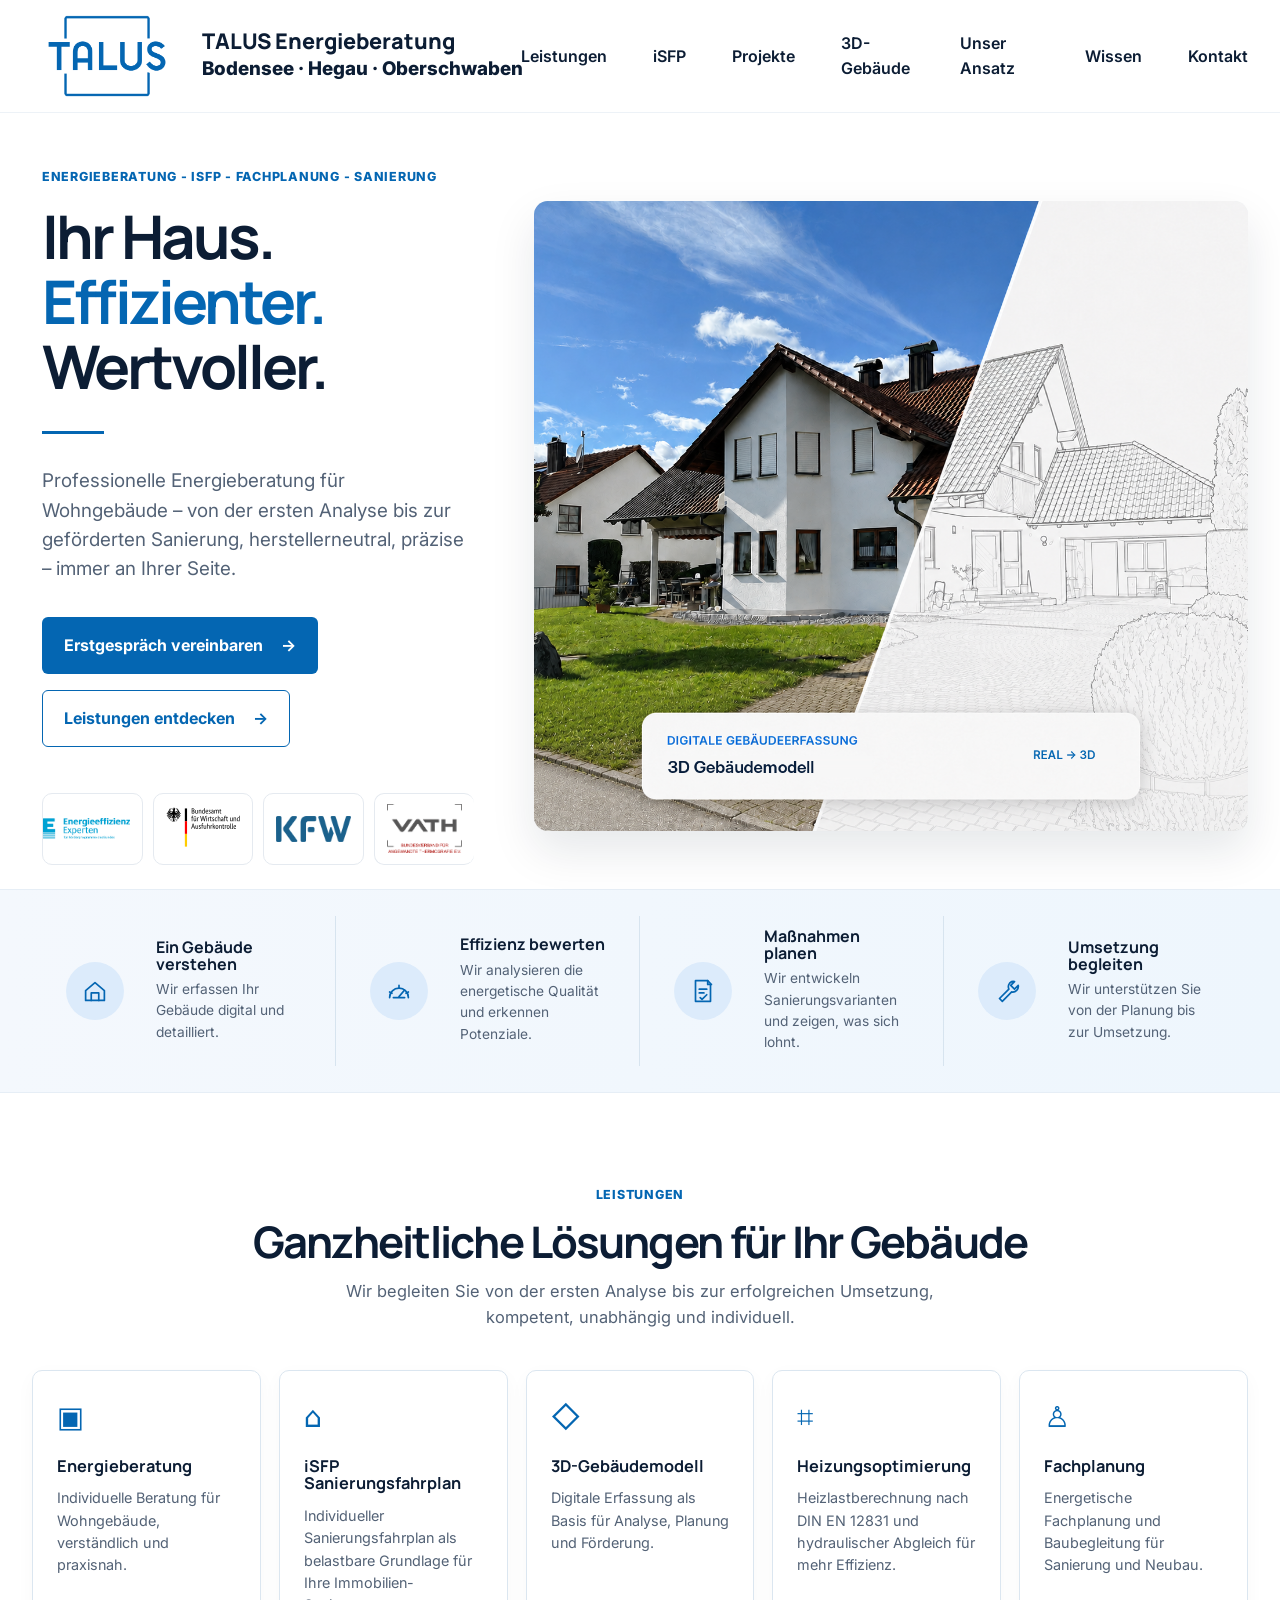
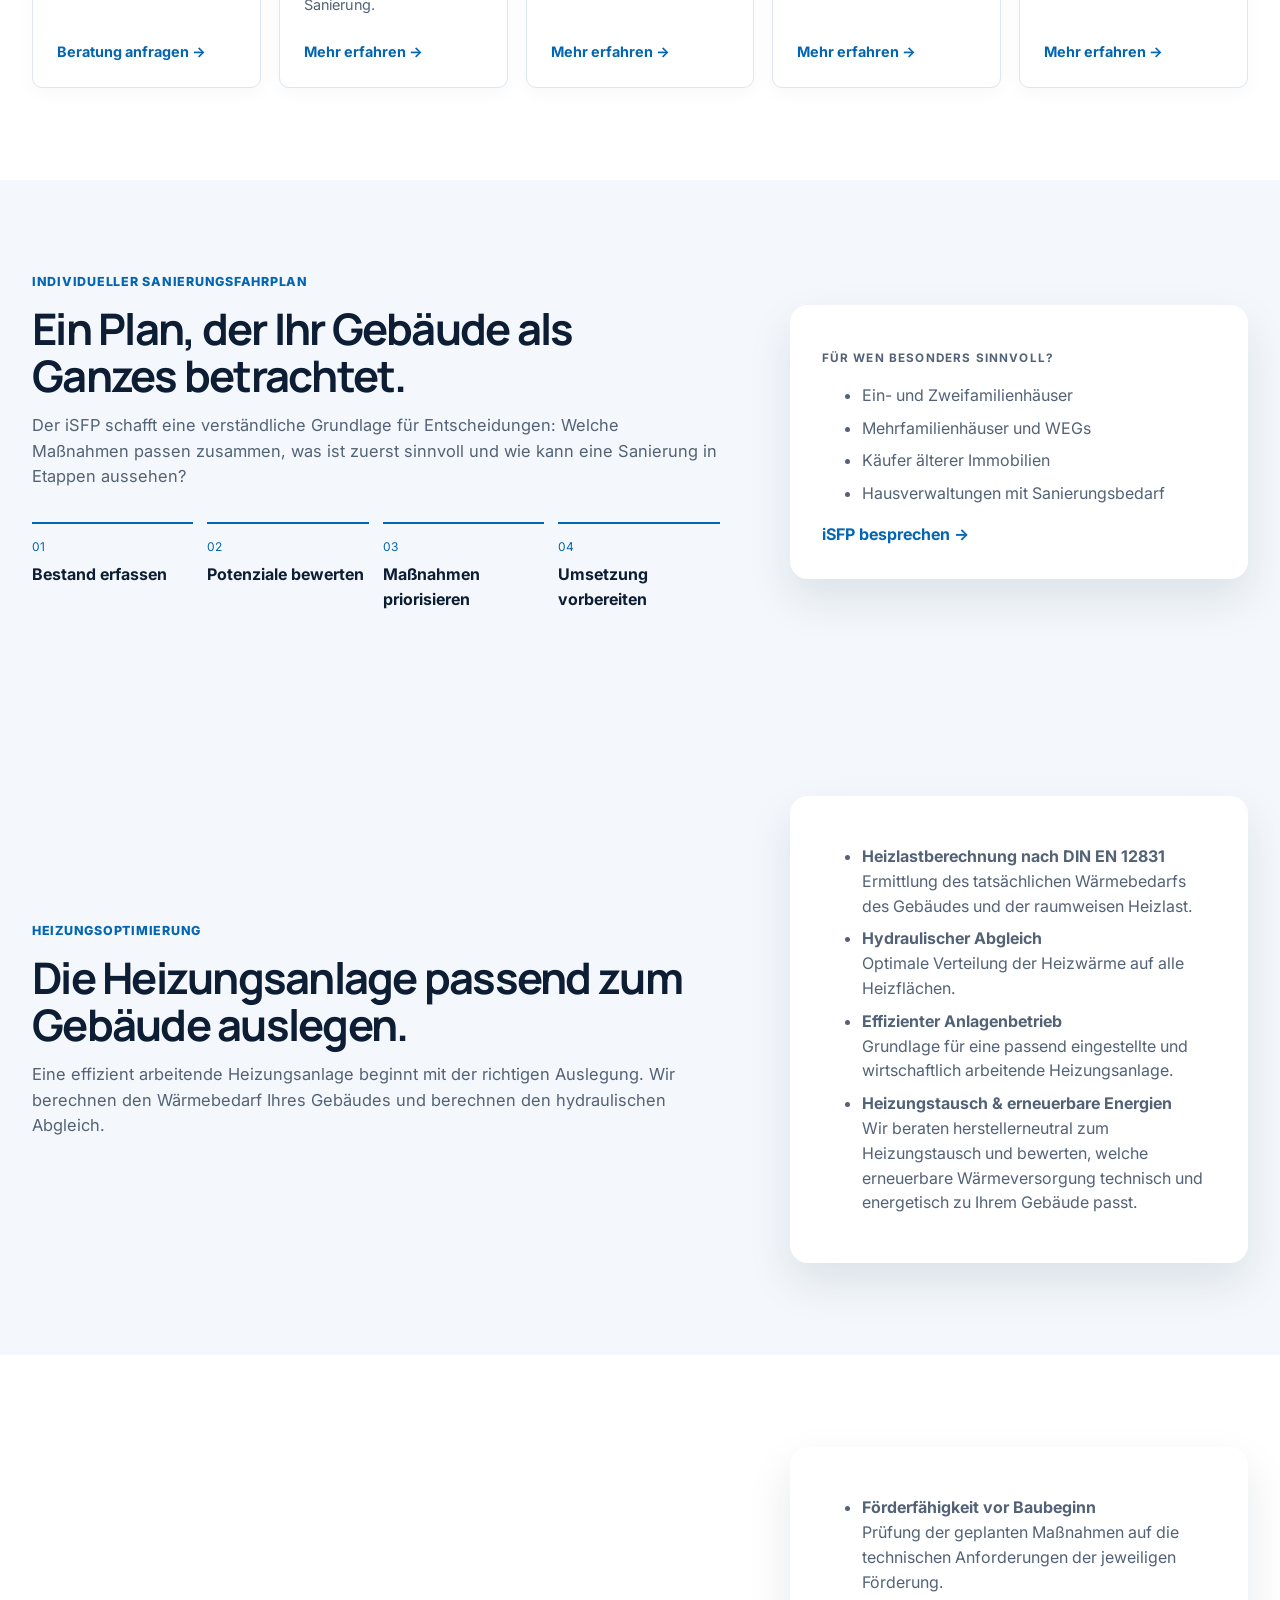
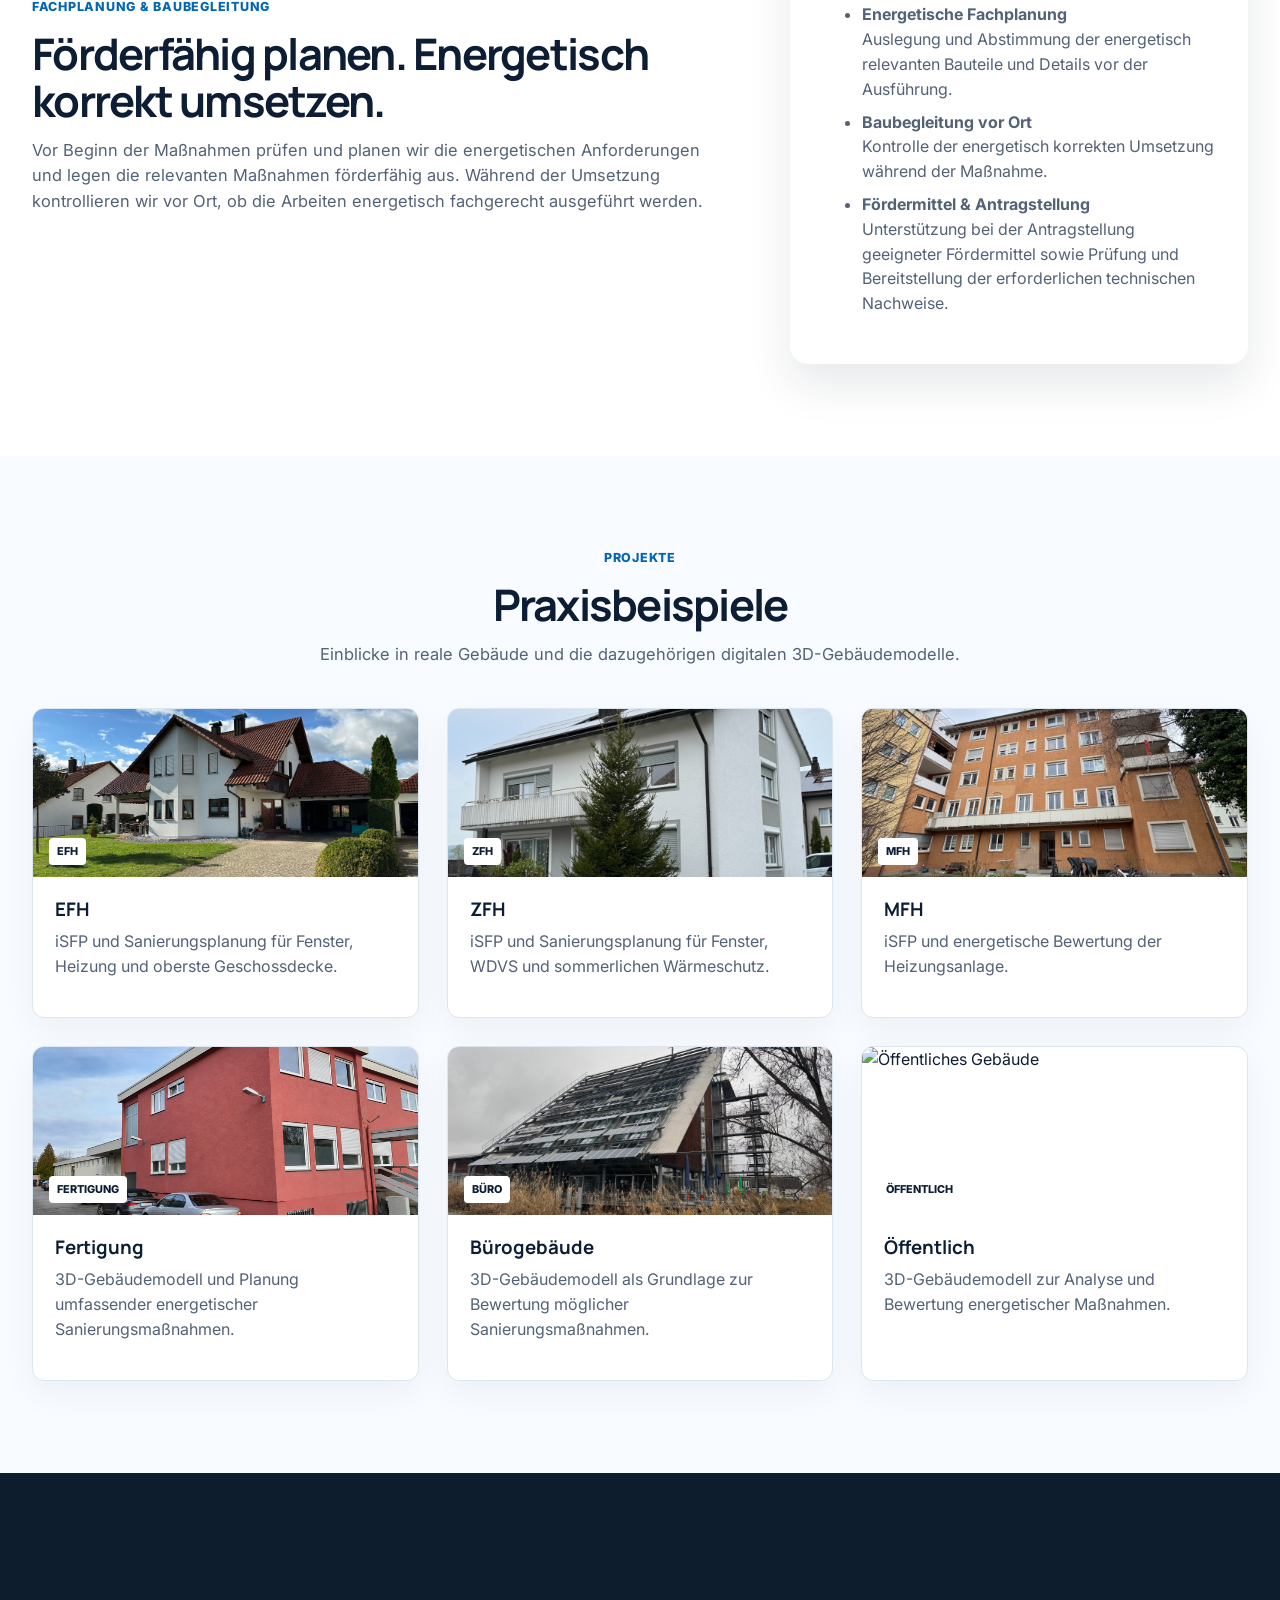
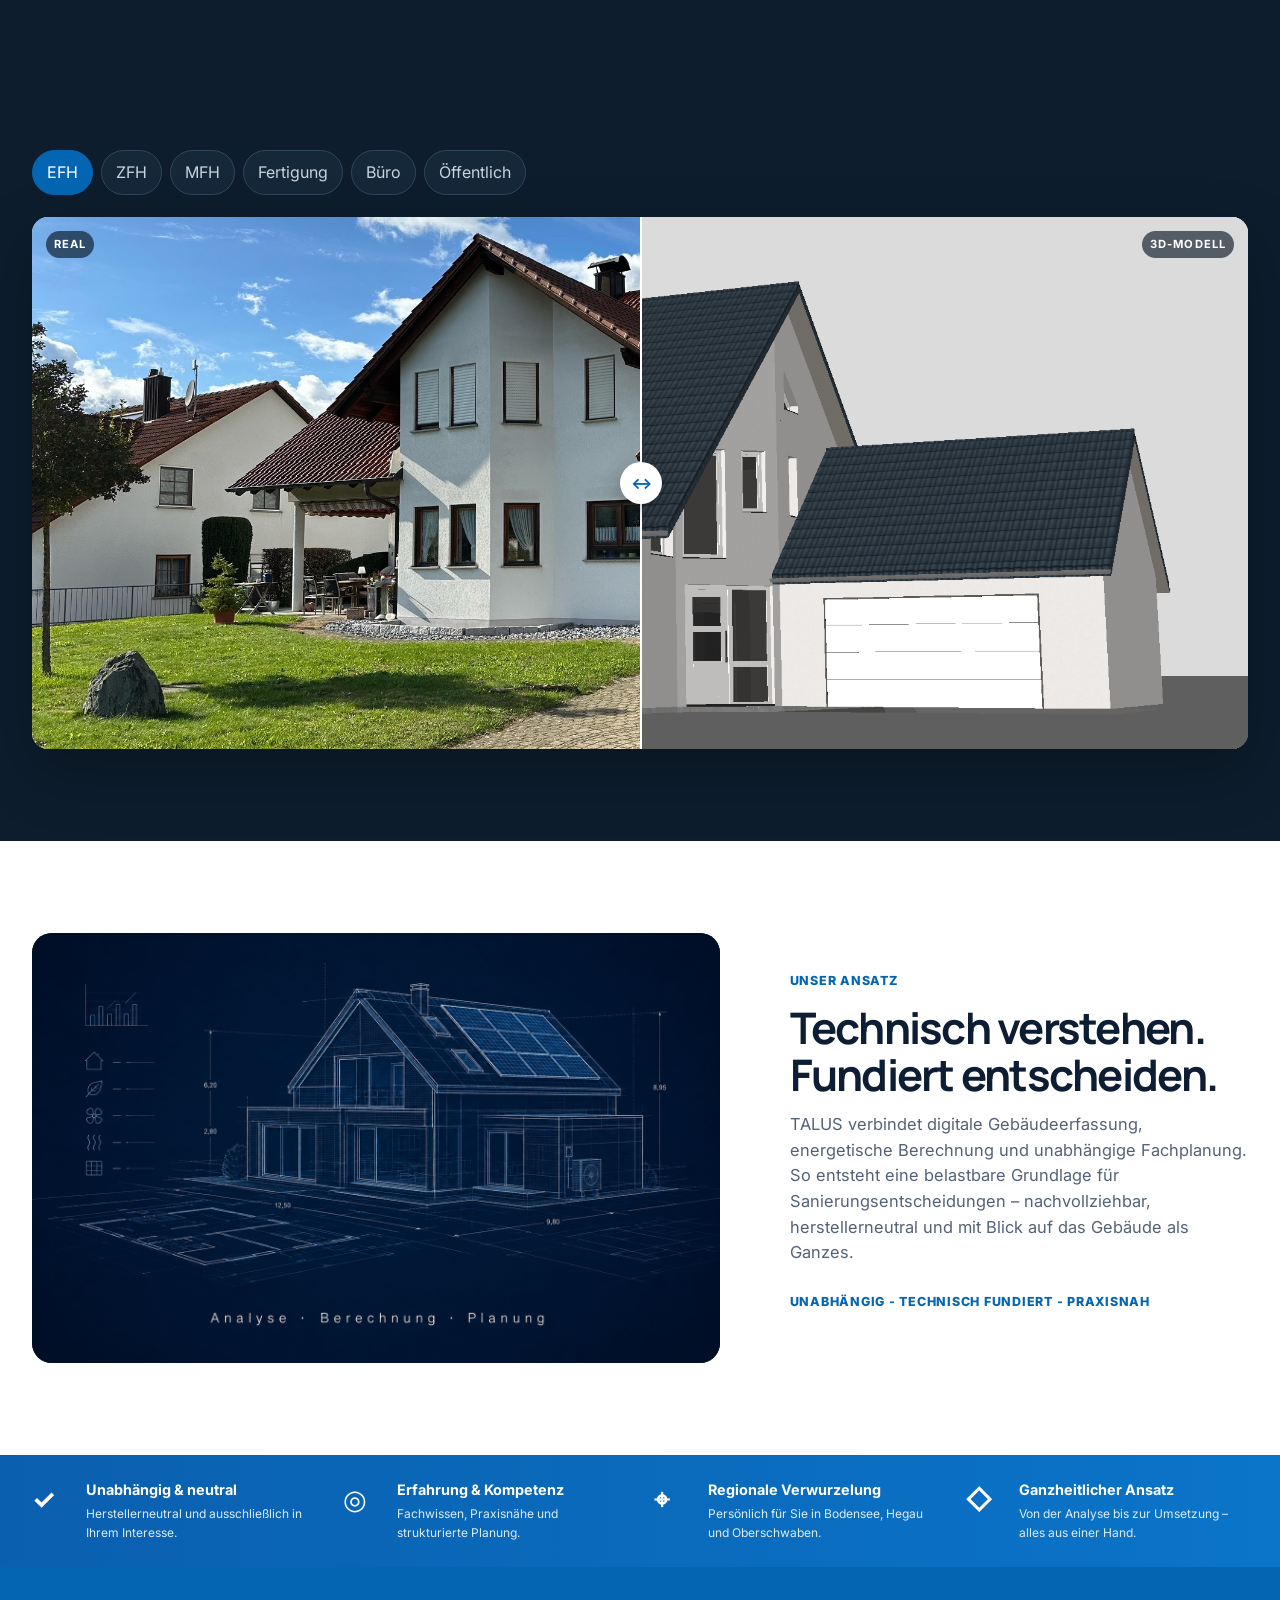
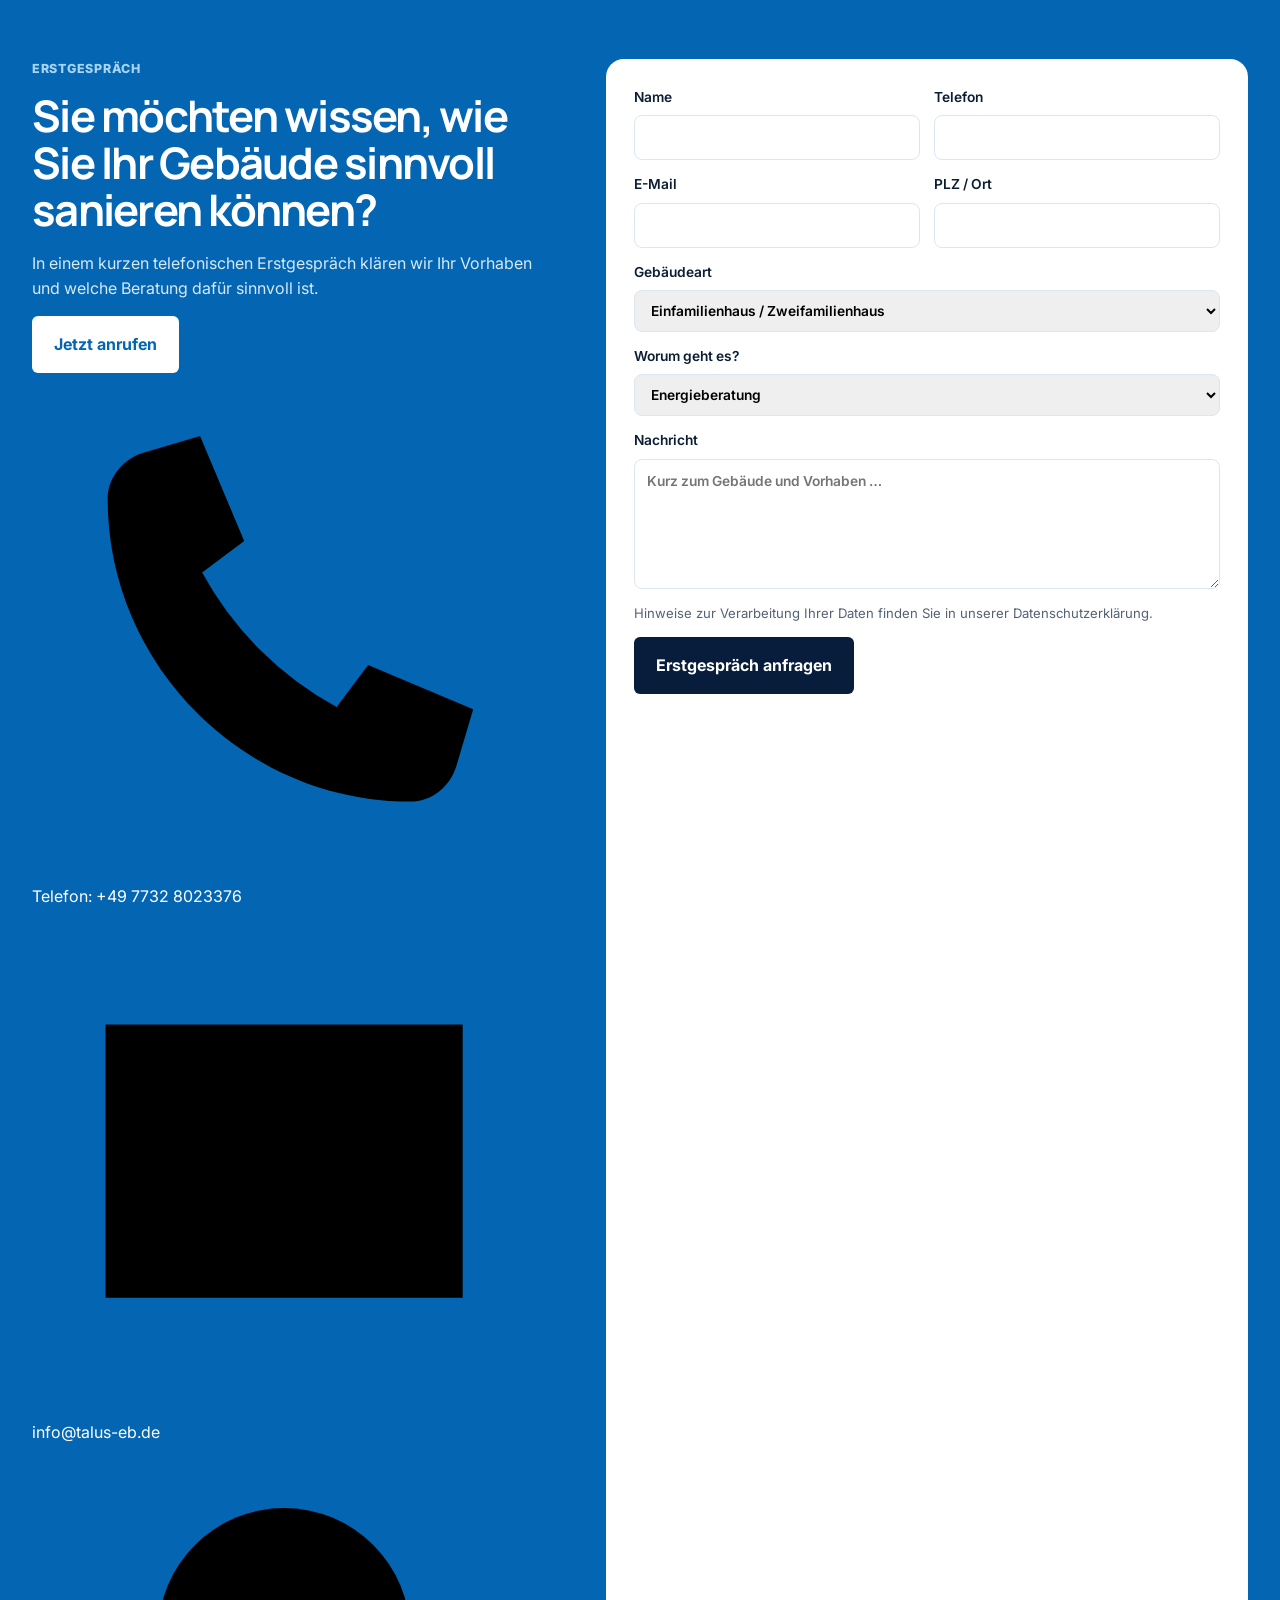
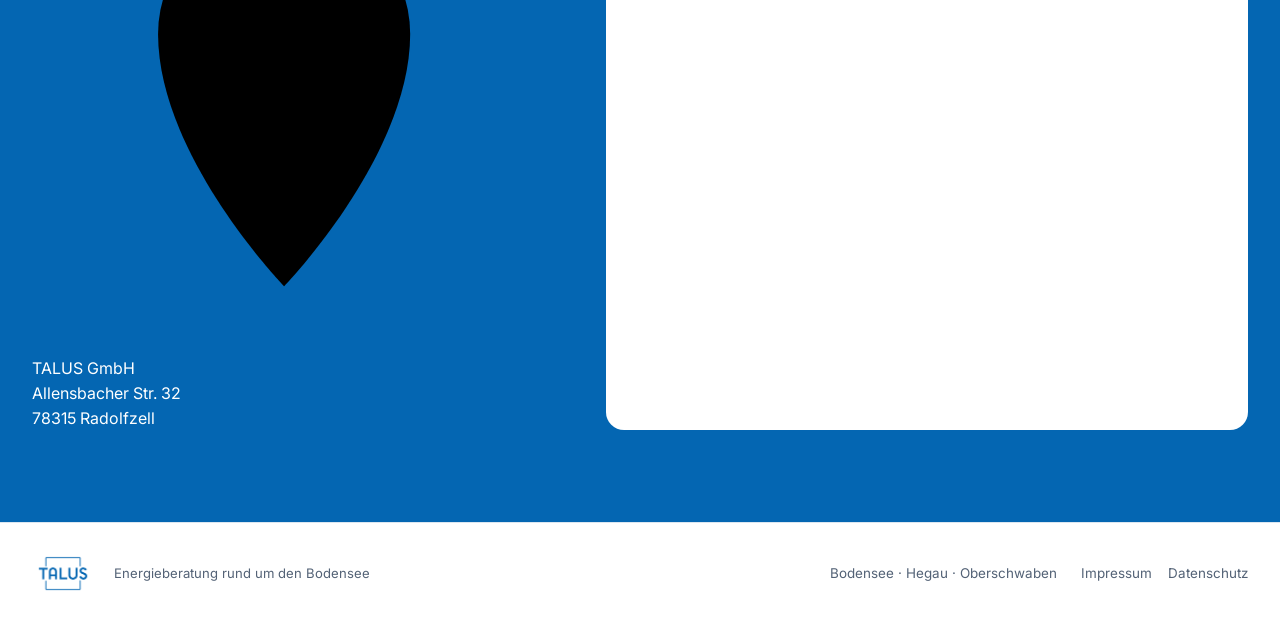
==== index.html @ acbe3130 "Sync V16.12 index.html" ====
<!doctype html>
<html lang="de">
<head>
  <meta charset="utf-8" />
  <meta name="viewport" content="width=device-width, initial-scale=1" />
  <meta name="description" content="TALUS Energieberatung – Energieberatung, iSFP, 3D-Gebäudemodell, Fachplanung und Baubegleitung rund um Bodensee, Hegau und Oberschwaben." />
  <title>TALUS Energieberatung | Bodensee · Hegau · Oberschwaben</title>
  <link rel="preconnect" href="https://fonts.googleapis.com">
  <link rel="preconnect" href="https://fonts.gstatic.com" crossorigin>
  <link href="https://fonts.googleapis.com/css2?family=Inter:wght@400;500;600;700&family=Manrope:wght@600;700;800&display=swap" rel="stylesheet">
  <link rel="stylesheet" href="styles.css" />
  <script src="https://challenges.cloudflare.com/turnstile/v0/api.js" async defer></script>
</head>
<body id="top">
<header class="site-header">
  <div class="container nav-wrap">
    <a class="brand" href="#top" aria-label="TALUS Energieberatung Startseite">
      <img src="assets/logo.png" alt="TALUS Logo" />
      <span class="brand-copy"><strong>TALUS Energieberatung</strong><small>Bodensee · Hegau · Oberschwaben</small></span>
    </a>
    <button class="nav-toggle" aria-label="Navigation öffnen" aria-expanded="false">☰</button>
    <nav class="nav" aria-label="Hauptnavigation">
      <a href="#leistungen">Leistungen</a>
      <a href="#isfp">iSFP</a>
      <a href="#projekte">Projekte</a>
      <a href="#ecad">3D-Gebäude</a>
      <a href="#unser-ansatz">Unser Ansatz</a>
      <a href="#wissen">Wissen</a>
      <a href="#kontakt">Kontakt</a>
    </nav>
  </div>
</header>

<main>
  <section class="hero">
    <div class="container hero-grid">
      <div class="hero-copy reveal visible">
        <p class="eyebrow">Energieberatung - iSFP - Fachplanung - Sanierung</p>
        <h1>Ihr Haus.<br><span class="hero-blue">Effizienter.</span><br>Wertvoller.</h1>
        <div class="title-line"></div>
        <p class="lead">Professionelle Energieberatung für Wohngebäude – von der ersten Analyse bis zur geförderten Sanierung, herstellerneutral, präzise – immer an Ihrer Seite.</p>
        <div class="hero-actions">
          <a class="btn btn-primary" href="#kontakt">Erstgespräch vereinbaren <span>→</span></a>
          <a class="btn btn-ghost" href="#leistungen">Leistungen entdecken <span>→</span></a>
        </div>
        <div class="trust-row trust-logos" aria-label="Qualifikationen und Verbände">
          <span class="trust-logo"><img src="assets/eee-logo.jpg" alt="Energieeffizienz-Experten für Förderprogramme des Bundes"></span>
          <span class="trust-logo"><img src="assets/bafa-logo.svg" alt="BAFA – Bundesamt für Wirtschaft und Ausfuhrkontrolle"></span>
          <span class="trust-logo"><img src="assets/kfw-logo.png" alt="KfW"></span>
          <span class="trust-logo"><img src="assets/vath-logo.png" alt="VATH – Bundesverband für angewandte Thermografie e.V."></span>
        </div>
      </div>

      <div class="hero-visual reveal visible">
        <div class="hero-compare hero-static" aria-label="Reales Gebäude und 3D-Gebäudemodell">
          <img src="assets/hero-real-ecad.png" alt="TALUS digitale Gebäudeerfassung: reales Einfamilienhaus und 3D-Gebäudemodell" />
        </div>
      </div>
    </div>
  </section>

  <section class="benefit-strip">
    <div class="container benefit-grid">
      <div class="benefit-item"><span class="benefit-icon" aria-hidden="true"><svg viewBox="0 0 32 32" focusable="false"><path d="M6 15.5 16 7l10 8.5V26H6Z"/><path d="M12 26V18h8v8"/></svg></span><div><h3>Ein Gebäude verstehen</h3><p>Wir erfassen Ihr Gebäude digital und detailliert.</p></div></div>
      <div class="benefit-item"><span class="benefit-icon" aria-hidden="true"><svg viewBox="0 0 32 32" focusable="false"><path d="M6 23a10 10 0 1 1 20 0"/><path d="m16 22 6-7"/><path d="M10 23h12"/><path d="M8.5 18.5 6 17M23.5 18.5 26 17M16 13v-3"/></svg></span><div><h3>Effizienz bewerten</h3><p>Wir analysieren die energetische Qualität und erkennen Potenziale.</p></div></div>
      <div class="benefit-item"><span class="benefit-icon" aria-hidden="true"><svg viewBox="0 0 32 32" focusable="false"><path d="M8 5h13l3 3v19H8Z"/><path d="M21 5v4h4M12 14h8M12 18h5"/><path d="m13 23 2 2 5-5"/></svg></span><div><h3>Maßnahmen planen</h3><p>Wir entwickeln Sanierungsvarianten und zeigen, was sich lohnt.</p></div></div>
      <div class="benefit-item"><span class="benefit-icon" aria-hidden="true"><svg viewBox="0 0 32 32" focusable="false"><path d="M21 6a6 6 0 0 0-3 8L8 24l3 3 10-10a6 6 0 0 0 7-7l-4 4-4-4 4-4a6 6 0 0 0-3 0Z"/></svg></span><div><h3>Umsetzung begleiten</h3><p>Wir unterstützen Sie von der Planung bis zur Umsetzung.</p></div></div>
    </div>
  </section>

  <section class="services section-pad" id="leistungen">
    <div class="container">
      <div class="section-head center reveal">
        <p class="eyebrow">Leistungen</p>
        <h2>Ganzheitliche Lösungen für Ihr Gebäude</h2>
        <p class="lead-sm">Wir begleiten Sie von der ersten Analyse bis zur erfolgreichen Umsetzung,<br>kompetent, unabhängig und individuell.</p>
      </div>
      <div class="service-grid">
        <article class="service-card reveal"><div class="card-icon">▣</div><h3>Energieberatung</h3><p>Individuelle Beratung für Wohngebäude, verständlich und praxisnah.</p><a href="#anfrageformular">Beratung anfragen →</a></article>
        <article class="service-card reveal"><div class="card-icon">⌂</div><h3>iSFP<br>Sanierungsfahrplan</h3><p>Individueller Sanierungsfahrplan als belastbare Grundlage für Ihre Immobilien-Sanierung.</p><a href="#isfp">Mehr erfahren →</a></article>
        <article class="service-card reveal"><div class="card-icon">◇</div><h3>3D-Gebäudemodell</h3><p>Digitale Erfassung als Basis für Analyse, Planung und Förderung.</p><a href="#ecad">Mehr erfahren →</a></article>
        <article class="service-card reveal"><div class="card-icon">⌗</div><h3>Heizungsoptimierung</h3><p>Heizlastberechnung nach<br>DIN EN 12831 und hydraulischer Abgleich für mehr Effizienz.</p><a href="#heizungsoptimierung">Mehr erfahren →</a></article>
        <article class="service-card reveal"><div class="card-icon">♙</div><h3>Fachplanung</h3><p>Energetische Fachplanung und Baubegleitung für Sanierung und Neubau.</p><a href="#fachplanung">Mehr erfahren →</a></article>
      </div>
    </div>
  </section>

  <section class="isfp section-pad" id="isfp">
    <div class="container split-grid">
      <div class="reveal">
        <p class="eyebrow">Individueller Sanierungsfahrplan</p>
        <h2>Ein Plan, der Ihr Gebäude als Ganzes betrachtet.</h2>
        <p class="lead-sm">Der iSFP schafft eine verständliche Grundlage für Entscheidungen: Welche Maßnahmen passen zusammen, was ist zuerst sinnvoll und wie kann eine Sanierung in Etappen aussehen?</p>
        <div class="step-strip">
          <div><span>01</span><b>Bestand erfassen</b></div>
          <div><span>02</span><b>Potenziale bewerten</b></div>
          <div><span>03</span><b>Maßnahmen priorisieren</b></div>
          <div><span>04</span><b>Umsetzung vorbereiten</b></div>
        </div>
      </div>
      <aside class="info-panel reveal"><p class="mini-label">Für wen besonders sinnvoll?</p><ul><li>Ein- und Zweifamilienhäuser</li><li>Mehrfamilienhäuser und WEGs</li><li>Käufer älterer Immobilien</li><li>Hausverwaltungen mit Sanierungsbedarf</li></ul><a class="text-link" href="#kontakt">iSFP besprechen →</a></aside>
    </div>
  </section>

  <section class="isfp section-pad" id="heizungsoptimierung">
    <div class="container split-grid">
      <div class="reveal">
        <p class="eyebrow">Heizungsoptimierung</p>
        <h2>Die Heizungsanlage passend zum Gebäude auslegen.</h2>
        <p class="lead-sm">Eine effizient arbeitende Heizungsanlage beginnt mit der richtigen Auslegung. Wir berechnen den Wärmebedarf Ihres Gebäudes und berechnen den hydraulischen Abgleich.</p>
      </div>
      <aside class="info-panel reveal">
        <ul>
          <li><strong>Heizlastberechnung nach DIN EN 12831</strong><br>Ermittlung des tatsächlichen Wärmebedarfs des Gebäudes und der raumweisen Heizlast.</li>
          <li><strong>Hydraulischer Abgleich</strong><br>Optimale Verteilung der Heizwärme auf alle Heizflächen.</li>
          <li><strong>Effizienter Anlagenbetrieb</strong><br>Grundlage für eine passend eingestellte und wirtschaftlich arbeitende Heizungsanlage.</li>
          <li><strong>Heizungstausch &amp; erneuerbare Energien</strong><br>Wir beraten herstellerneutral zum Heizungstausch und bewerten, welche erneuerbare Wärmeversorgung technisch und energetisch zu Ihrem Gebäude passt.</li>
        </ul>
      </aside>
    </div>
  </section>

  <section class="section-pad" id="fachplanung">
    <div class="container split-grid">
      <div class="reveal">
        <p class="eyebrow">Fachplanung &amp; Baubegleitung</p>
        <h2>Förderfähig planen. Energetisch korrekt umsetzen.</h2>
        <p class="lead-sm">Vor Beginn der Maßnahmen prüfen und planen wir die energetischen Anforderungen und legen die relevanten Maßnahmen förderfähig aus. Während der Umsetzung kontrollieren wir vor Ort, ob die Arbeiten energetisch fachgerecht ausgeführt werden.</p>
      </div>
      <aside class="info-panel reveal">
        <ul>
          <li><strong>Förderfähigkeit vor Baubeginn</strong><br>Prüfung der geplanten Maßnahmen auf die technischen Anforderungen der jeweiligen Förderung.</li>
          <li><strong>Energetische Fachplanung</strong><br>Auslegung und Abstimmung der energetisch relevanten Bauteile und Details vor der Ausführung.</li>
          <li><strong>Baubegleitung vor Ort</strong><br>Kontrolle der energetisch korrekten Umsetzung während der Maßnahme.</li>
          <li><strong>Fördermittel &amp; Antragstellung</strong><br>Unterstützung bei der Antragstellung geeigneter Fördermittel sowie Prüfung und Bereitstellung der erforderlichen technischen Nachweise.</li>
        </ul>
      </aside>
    </div>
  </section>

  <section class="projects section-pad" id="projekte">
    <div class="container">
      <div class="section-head center reveal"><p class="eyebrow">Projekte</p><h2>Praxisbeispiele</h2><p class="lead-sm">Einblicke in reale Gebäude und die dazugehörigen digitalen 3D-Gebäudemodelle.</p></div>
      <div class="project-grid">
        <article class="project-card"><div class="project-image"><img src="assets/1fam-real.jpg" alt="Einfamilienhaus"><span>EFH</span></div><div class="project-copy"><h3>EFH</h3><p>iSFP und Sanierungsplanung für Fenster, Heizung und oberste Geschossdecke.</p></div></article>
        <article class="project-card"><div class="project-image"><img src="assets/2fam-real.jpg" alt="Zweifamilienhaus"><span>ZFH</span></div><div class="project-copy"><h3>ZFH</h3><p>iSFP und Sanierungsplanung für Fenster, WDVS und sommerlichen Wärmeschutz.</p></div></article>
        <article class="project-card"><div class="project-image"><img src="assets/mfh-real.jpg" alt="Mehrfamilienhaus"><span>MFH</span></div><div class="project-copy"><h3>MFH</h3><p>iSFP und energetische Bewertung der Heizungsanlage.</p></div></article>
        <article class="project-card"><div class="project-image"><img src="assets/fertigung-real.png" alt="Fertigungsgebäude"><span>FERTIGUNG</span></div><div class="project-copy"><h3>Fertigung</h3><p>3D-Gebäudemodell und Planung umfassender energetischer Sanierungsmaßnahmen.</p></div></article>
        <article class="project-card"><div class="project-image"><img src="assets/buero-praxis-real.jpg" alt="Bürogebäude"><span>BÜRO</span></div><div class="project-copy"><h3>Bürogebäude</h3><p>3D-Gebäudemodell als Grundlage zur Bewertung möglicher Sanierungsmaßnahmen.</p></div></article>
        <article class="project-card"><div class="project-image"><img src="assets/oeffentlich-real.png" alt="Öffentliches Gebäude"><span>ÖFFENTLICH</span></div><div class="project-copy"><h3>Öffentlich</h3><p>3D-Gebäudemodell zur Analyse und Bewertung energetischer Maßnahmen.</p></div></article>
      </div>
    </div>
  </section>

  <section class="ecad section-pad" id="ecad">
    <div class="container">
      <div class="section-head reveal"><p class="eyebrow light">3D-Gebäudemodell</p><h2>Vom realen Gebäude zum digitalen Modell.</h2><p class="lead-sm">Wählen Sie einen Gebäudetyp und bewegen Sie den Regler – so wird aus dem realen Bestand das digitale 3D-Gebäudemodell.</p></div>
      <div class="ecad-tabs" role="tablist" aria-label="Gebäudetyp auswählen">
        <button class="ecad-tab active" data-key="1fam">EFH</button><button class="ecad-tab" data-key="2fam">ZFH</button><button class="ecad-tab" data-key="mfh">MFH</button><button class="ecad-tab" data-key="fertigung">Fertigung</button><button class="ecad-tab" data-key="buero">Büro</button><button class="ecad-tab" data-key="oeffentlich">Öffentlich</button>
      </div>
      <div class="compare-frame" id="compareFrame">
        <img id="realImage" class="compare-img base" src="assets/1fam-real.jpg" alt="Reales Gebäude" />
        <div class="compare-overlay" id="compareOverlay"><img id="cadImage" class="compare-img" src="assets/1fam-ecad.png" alt="3D-Gebäudemodell" /></div>
        <div class="compare-line" id="compareLine"><span>↔</span></div>
        <input class="compare-range" id="compareRange" type="range" min="0" max="100" value="50" aria-label="Vergleich Realbild und 3D-Gebäudemodell">
        <div class="compare-labels"><span>REAL</span><span>3D-MODELL</span></div>
      </div>
    </div>
  </section>

  <section class="about section-pad" id="unser-ansatz">
    <div class="container split-grid">
      <div class="about-visual reveal"><div class="abstract-plan blueprint-visual"><img src="assets/unser-ansatz-blaupause.png" alt="Technische Blaupause eines modernen Solarhauses"></div></div>
      <div class="reveal"><p class="eyebrow">Unser Ansatz</p><h2>Technisch verstehen. Fundiert entscheiden.</h2><p class="lead-sm">TALUS verbindet digitale Gebäudeerfassung, energetische Berechnung und unabhängige Fachplanung. So entsteht eine belastbare Grundlage für Sanierungsentscheidungen – nachvollziehbar, herstellerneutral und mit Blick auf das Gebäude als Ganzes.</p><div class="credential-grid"><p class="eyebrow">Unabhängig - Technisch fundiert - Praxisnah</p></div></div>
    </div>
  </section>

  <section class="trust-band" id="wissen">
    <div class="container trust-band-grid">
      <div><b>✓</b><span><strong>Unabhängig &amp; neutral</strong><small>Herstellerneutral und ausschließlich in Ihrem Interesse.</small></span></div>
      <div><b>◎</b><span><strong>Erfahrung &amp; Kompetenz</strong><small>Fachwissen, Praxisnähe und strukturierte Planung.</small></span></div>
      <div><b>⌖</b><span><strong>Regionale Verwurzelung</strong><small>Persönlich für Sie in Bodensee, Hegau und Oberschwaben.</small></span></div>
      <div><b>◇</b><span><strong>Ganzheitlicher Ansatz</strong><small>Von der Analyse bis zur Umsetzung – alles aus einer Hand.</small></span></div>
    </div>
  </section>

  <section class="contact section-pad" id="kontakt">
    <div class="container contact-grid">
      <div class="contact-copy reveal"><p class="eyebrow light">Erstgespräch</p><h2>Sie möchten wissen, wie Sie Ihr Gebäude sinnvoll sanieren können?</h2><p>In einem kurzen telefonischen Erstgespräch klären wir Ihr Vorhaben und welche Beratung dafür sinnvoll ist.</p><a class="btn btn-light" href="tel:+4977328023376">Jetzt anrufen</a><div class="contact-details" aria-label="Kontaktdaten">
  <div class="contact-detail">
    <svg viewBox="0 0 24 24" aria-hidden="true"><path d="M5.3 3.8 8 3l2.1 5-2 1.5a16 16 0 0 0 6.4 6.4l1.5-2 5 2.1-.8 2.7c-.3 1-1.2 1.7-2.2 1.7C10.1 20.4 3.6 13.9 3.6 6c0-1 .7-1.9 1.7-2.2Z"/></svg>
    <span>Telefon: +49 7732 8023376</span>
  </div>
  <div class="contact-detail">
    <svg viewBox="0 0 24 24" aria-hidden="true"><path d="M3.5 5.5h17v13h-17Z"/><path d="m4 6 8 6 8-6"/></svg>
    <a href="mailto:info@talus-eb.de">info@talus-eb.de</a>
  </div>
  <div class="contact-detail contact-detail-address">
    <svg viewBox="0 0 24 24" aria-hidden="true"><path d="M12 21s6-6.2 6-12a6 6 0 1 0-12 0c0 5.8 6 12 6 12Z"/><circle cx="12" cy="9" r="2"/></svg>
    <span>TALUS GmbH<br>Allensbacher Str. 32<br>78315 Radolfzell</span>
  </div>
</div></div>
      <form class="contact-form reveal" id="anfrageformular" data-recipient="info@talus-eb.de" onsubmit="event.preventDefault();document.getElementById('formMsg').textContent='Danke! In diesem Prototyp wird noch keine Nachricht versendet.';">
        <div class="field-row"><label>Name<input type="text" required></label><label>Telefon<input type="tel" required></label></div>
        <div class="field-row"><label>E-Mail<input type="email" required></label><label>PLZ / Ort<input type="text"></label></div>
        <label>Gebäudeart<select><option>Einfamilienhaus / Zweifamilienhaus</option><option>Mehrfamilienhaus</option><option>Nichtwohngebäude</option></select></label>
        <label>Worum geht es?<select><option>Energieberatung</option><option>iSFP / Sanierungsfahrplan</option><option>Sanierung / Baubegleitung</option><option>3D-Gebäudemodell</option><option>Heizung / Heizlast / hydr. Abgleich</option><option>Sonstiges</option></select></label>
        <label>Nachricht<textarea rows="5" placeholder="Kurz zum Gebäude und Vorhaben …"></textarea></label>
        <p class="form-msg">Hinweise zur Verarbeitung Ihrer Daten finden Sie in unserer <a href="datenschutz.html">Datenschutzerklärung</a>.</p>
        <div class="cf-turnstile" data-sitekey="1x00000000000000000000AA"></div>
        <button class="btn btn-dark" type="submit">Erstgespräch anfragen</button><p id="formMsg" class="form-msg" aria-live="polite"></p>
      </form>
    </div>
  </section>
</main>

<footer class="footer"><div class="container footer-grid"><div class="brand footer-brand"><img src="assets/logo.png" alt="TALUS Logo"><span>Energieberatung rund um den Bodensee</span></div><p>Bodensee · Hegau · Oberschwaben</p><div class="footer-links"><a href="impressum.html">Impressum</a><a href="datenschutz.html">Datenschutz</a></div></div></footer>
<script src="script.js"></script>
</body>
</html>
---- styles.css ----
:root{--blue:#0466b2;--blue2:#0a70c7;--navy:#071d3b;--ink:#0c1d34;--muted:#536276;--line:#dbe6f0;--soft:#f4f8fc;--softblue:#eef6fd;--white:#fff;--radius:18px;--shadow:0 20px 45px rgba(12,29,52,.10)}
*{box-sizing:border-box}html{scroll-behavior:smooth}body{margin:0;font-family:Inter,system-ui,sans-serif;color:var(--ink);background:#fff;line-height:1.55}img{display:block;max-width:100%}a{text-decoration:none;color:inherit}button,input,select,textarea{font:inherit}.container{width:min(1420px,calc(100% - 64px));margin-inline:auto}.section-pad{padding:92px 0}.eyebrow{margin:0 0 14px;color:var(--blue);font-size:.78rem;font-weight:800;letter-spacing:.06em;text-transform:uppercase}.eyebrow.light{color:#a9d4f3}h1,h2,h3{font-family:Manrope,Inter,sans-serif;margin:0;line-height:1.08}h1{font-size:clamp(3rem,4.7vw,5.7rem);letter-spacing:-.05em}h2{font-size:clamp(2.1rem,3.4vw,4rem);letter-spacing:-.04em}.lead{font-size:1.18rem;color:var(--muted);max-width:610px}.lead-sm{color:var(--muted);font-size:1.03rem;max-width:820px;margin:14px auto 0}.section-head{margin-bottom:40px}.section-head.center{text-align:center}.section-head.center h2,.section-head.center .lead-sm{margin-left:auto;margin-right:auto}
.site-header{position:sticky;top:0;z-index:50;background:rgba(255,255,255,.96);backdrop-filter:blur(14px);border-bottom:1px solid #edf2f7}.nav-wrap{min-height:112px;display:flex;align-items:center;justify-content:space-between;gap:30px}.brand{display:flex;align-items:center;gap:20px}.brand img{width:150px;height:92px;object-fit:contain}.brand-copy{display:flex;flex-direction:column;gap:2px}.brand-copy strong{font:800 1.35rem/1.1 Manrope,Inter,sans-serif}.brand-copy small{font-size:1.18rem;font-weight:800;color:var(--ink);white-space:nowrap}.nav{display:flex;gap:46px;align-items:center;font-weight:600}.nav a:hover{color:var(--blue)}.nav-toggle{display:none;border:0;background:none;font-size:1.5rem}
.hero{padding:54px 0 24px}.hero-grid{display:grid;grid-template-columns:.88fr 1.42fr;gap:60px;align-items:center}.hero-copy{padding-left:10px}.hero-copy .eyebrow{margin-bottom:18px}.title-line{width:62px;height:3px;background:var(--blue);margin:32px 0}.hero-actions{display:flex;gap:16px;flex-wrap:wrap;margin-top:34px}.btn{display:inline-flex;align-items:center;justify-content:center;gap:18px;padding:15px 21px;border-radius:6px;border:1px solid transparent;font-weight:700;transition:.2s;cursor:pointer}.btn-primary{background:var(--blue);color:#fff}.btn-primary:hover{background:#035892}.btn-ghost{border-color:var(--blue);color:var(--blue);background:#fff}.btn-light{background:#fff;color:var(--blue)}.btn-dark{background:var(--navy);color:#fff}.trust-row{display:flex;gap:0;align-items:stretch;margin-top:46px}.trust-row span{display:flex;align-items:center;gap:10px;padding:0 18px;border-right:1px solid #cbd7e4;font-size:.74rem;line-height:1.2}.trust-row span:first-child{padding-left:0}.trust-row span:last-child{border-right:0}.trust-row b{font-size:1.05rem;color:var(--blue)}
.hero-visual{min-width:0}.hero-compare{position:relative;height:630px;border-radius:14px;overflow:hidden;background:#edf2f5;box-shadow:var(--shadow)}.hero-photo,.hero-cad-half img{position:absolute;inset:0;width:100%;height:100%;object-fit:cover}.hero-photo{object-position:46% 50%}.hero-cad-half{position:absolute;inset:0;clip-path:inset(0 0 0 50%);overflow:hidden}.hero-cad-half img{object-position:33% 50%;transform:translateX(14%) scale(1.04);transform-origin:center}.hero-center-line{position:absolute;top:0;bottom:0;left:50%;width:2px;background:rgba(4,102,178,.75)}.ecad-label{position:absolute;top:26px;right:28px;display:flex;flex-direction:column;gap:2px;font-size:.82rem}.ecad-label strong{color:var(--blue);font-size:.76rem;letter-spacing:.03em}
.benefit-strip{background:linear-gradient(90deg,#f4f8fd,#eef6fd);border-top:1px solid #e6eef6;border-bottom:1px solid #e6eef6}.benefit-grid{display:grid;grid-template-columns:repeat(4,1fr);padding:26px 0}.benefit-item{display:grid;grid-template-columns:72px 1fr;gap:18px;align-items:center;padding:12px 34px;border-right:1px solid #d7e4ef}.benefit-item:last-child{border-right:0}.benefit-icon{width:58px;height:58px;border-radius:50%;display:grid;place-items:center;background:#dcebfb;color:var(--blue);font-size:1.8rem}.benefit-item h3{font-size:1rem}.benefit-item p{font-size:.86rem;margin:6px 0 0;color:var(--muted)}
.service-grid{display:grid;grid-template-columns:repeat(5,1fr);gap:18px}.service-card{border:1px solid var(--line);border-radius:10px;padding:24px;min-height:260px;display:flex;flex-direction:column;background:#fff;box-shadow:0 6px 20px rgba(12,29,52,.03)}.card-icon{font-size:1.8rem;color:var(--blue);margin-bottom:18px}.service-card h3{font-size:1.02rem}.service-card p{font-size:.9rem;color:var(--muted);margin:12px 0 24px}.service-card a{margin-top:auto;color:var(--blue);font-weight:700;font-size:.9rem}
.isfp{background:var(--soft)}.split-grid{display:grid;grid-template-columns:1.2fr .8fr;gap:70px;align-items:center}.step-strip{display:grid;grid-template-columns:repeat(4,1fr);gap:14px;margin-top:32px}.step-strip div{border-top:2px solid var(--blue);padding-top:14px}.step-strip span{display:block;color:var(--blue);font-size:.75rem;margin-bottom:6px}.info-panel{background:#fff;border-radius:18px;padding:32px;box-shadow:var(--shadow)}.mini-label{font-size:.73rem;text-transform:uppercase;letter-spacing:.1em;font-weight:700;color:var(--muted)}.info-panel li+li{margin-top:8px}.info-panel ul{color:var(--muted)}.text-link{color:var(--blue);font-weight:700}
.projects{background:#f8fbff}.project-grid{display:grid;grid-template-columns:repeat(3,1fr);gap:28px}.project-card{background:#fff;border:1px solid var(--line);border-radius:12px;overflow:hidden;box-shadow:0 12px 35px rgba(12,29,52,.05)}.project-image{position:relative;aspect-ratio:16/7;overflow:hidden}.project-image img{width:100%;height:100%;object-fit:cover}.project-image span{position:absolute;left:16px;bottom:12px;background:#fff;padding:5px 8px;border-radius:4px;font-size:.68rem;font-weight:800}.project-copy{padding:22px}.project-copy p{color:var(--muted);margin:10px 0 16px}.project-open{border:0;background:none;padding:0;color:var(--blue);font-weight:700;cursor:pointer}
.ecad{background:#0d1d2d;color:#fff}.ecad .lead-sm{color:#b8c5d1;margin-left:0}.ecad-tabs{display:flex;gap:8px;flex-wrap:wrap;margin-bottom:22px}.ecad-tab{border:1px solid #30465b;background:#15283a;color:#c7d3de;border-radius:999px;padding:9px 14px;cursor:pointer}.ecad-tab.active{background:var(--blue);border-color:var(--blue);color:#fff}.compare-frame{position:relative;aspect-ratio:16/7;border-radius:16px;overflow:hidden;background:#dfe4e8;box-shadow:0 22px 60px rgba(0,0,0,.25)}.compare-img{position:absolute;inset:0;width:100%;height:100%;object-fit:cover}.compare-overlay{position:absolute;inset:0;clip-path:inset(0 0 0 50%);overflow:hidden;background:linear-gradient(to bottom,#dbdbdb 0 66%,#605f5f 66% 100%)}.compare-overlay .compare-img{object-position:50% 50%;transform:translateX(-3%) scale(1.08)}.compare-line{position:absolute;top:0;bottom:0;left:50%;width:2px;background:#fff}.compare-line span{position:absolute;left:50%;top:50%;transform:translate(-50%,-50%);width:42px;height:42px;border-radius:50%;background:#fff;color:var(--blue);display:grid;place-items:center;font-weight:700;box-shadow:0 6px 20px rgba(0,0,0,.25)}.compare-range{position:absolute;inset:0;width:100%;height:100%;opacity:0;cursor:ew-resize}.compare-labels{position:absolute;top:14px;left:14px;right:14px;display:flex;justify-content:space-between}.compare-labels span{background:rgba(8,23,36,.64);padding:5px 8px;border-radius:999px;font-size:.7rem;font-weight:700;letter-spacing:.1em}
.about-visual{min-height:430px}.abstract-plan{height:430px;background:#0d1d2d;border-radius:20px;display:grid;place-items:center;overflow:hidden}.abstract-plan img{width:280px}.blueprint-visual img{width:100%;height:100%;object-fit:cover;object-position:center -64px}.credential-grid{display:flex;align-items:center;gap:28px;margin-top:26px}.credential-grid span{background:none;border:0;border-radius:0;padding:0;font-size:.9rem;font-weight:600;display:inline-flex;align-items:center}.credential-grid span+span::before{content:'·';display:inline-block;margin-right:12px}
.trust-band{background:linear-gradient(90deg,#0b5faf,#0a75c9);color:#fff}.trust-band-grid{display:grid;grid-template-columns:repeat(4,1fr);gap:28px;padding:24px 0}.trust-band-grid>div{display:grid;grid-template-columns:42px 1fr;gap:12px;align-items:start}.trust-band-grid b{font-size:1.7rem}.trust-band-grid span{display:grid}.trust-band-grid strong{font-size:.9rem}.trust-band-grid small{font-size:.75rem;color:#ddecf8;margin-top:4px}
.contact{background:var(--blue);color:#fff}.contact-grid{display:grid;grid-template-columns:.88fr 1.12fr;gap:70px}.contact-copy p:not(.eyebrow):not(.placeholder-note){color:#d5e9f7;margin-top:18px}.contact-badges{display:flex;gap:8px;flex-wrap:wrap;margin:24px 0}.contact-badges span{border:1px solid rgba(255,255,255,.35);border-radius:999px;padding:6px 10px;font-size:.8rem}.placeholder-note{font-size:.76rem;color:#c9e2f3;margin-top:10px}.contact-form{background:#fff;color:var(--ink);border-radius:18px;padding:28px}.field-row{display:grid;grid-template-columns:1fr 1fr;gap:14px}.contact-form label{display:grid;gap:7px;font-size:.86rem;font-weight:600;margin-bottom:14px}.contact-form input,.contact-form select,.contact-form textarea{width:100%;border:1px solid var(--line);border-radius:8px;padding:11px 12px}.form-msg{font-size:.82rem;color:var(--muted)}
.footer{padding:26px 0;border-top:1px solid var(--line)}.footer-grid{display:grid;grid-template-columns:1fr auto auto;align-items:center;gap:24px}.footer-brand img{width:62px;height:38px}.footer-brand span{font-size:.82rem;color:var(--muted)}.footer p,.footer-links{font-size:.84rem;color:var(--muted)}.footer-links{display:flex;gap:16px}
.reveal{opacity:0;transform:translateY(18px);transition:.6s ease}.reveal.visible{opacity:1;transform:none}
@media(max-width:1150px){.nav{gap:24px}.hero-grid{grid-template-columns:1fr 1.15fr}.hero-compare{height:560px}.service-grid{grid-template-columns:repeat(3,1fr)}.benefit-grid{grid-template-columns:repeat(2,1fr)}.benefit-item:nth-child(2){border-right:0}.benefit-item{border-bottom:1px solid #d7e4ef}.brand-copy small{font-size:1rem}}
@media(max-width:900px){.container{width:min(100% - 32px,1420px)}.nav-toggle{display:block}.nav{display:none;position:absolute;top:112px;left:0;right:0;background:#fff;padding:18px 24px;flex-direction:column;align-items:flex-start;border-bottom:1px solid var(--line)}.nav.open{display:flex}.hero-grid,.split-grid,.contact-grid{grid-template-columns:1fr}.hero-compare{height:520px}.service-grid{grid-template-columns:repeat(2,1fr)}.project-grid{grid-template-columns:1fr}.trust-band-grid{grid-template-columns:repeat(2,1fr)}}
@media(max-width:620px){.container{width:min(100% - 24px,1420px)}.section-pad{padding:66px 0}.nav-wrap{min-height:84px}.nav{top:84px}.brand img{width:92px;height:56px}.brand-copy{display:none}.hero{padding-top:30px}.hero-compare{height:390px}.hero-grid{gap:34px}.hero-cad-half img{transform:translateX(10%) scale(1.02)}.trust-row{flex-wrap:wrap;gap:12px}.trust-row span{border-right:0;padding:0}.benefit-grid,.service-grid,.trust-band-grid{grid-template-columns:1fr}.benefit-item{border-right:0}.step-strip{grid-template-columns:repeat(2,1fr)}.field-row{grid-template-columns:1fr}.footer-grid{grid-template-columns:1fr}.project-image{aspect-ratio:16/9}}

/* V10: Hero-Bild aus freigegebener Real/E-CAD-Grafik */
.hero-static > img{
  width:100%;
  height:100%;
  object-fit:cover;
  display:block;
}


/* V11 – Header und Qualifikationslogos */
.brand-copy strong{
  white-space:nowrap;
}

.trust-logos{
  display:grid;
  grid-template-columns:repeat(4,minmax(0,1fr));
  gap:10px;
  align-items:stretch;
}

.trust-logos .trust-logo{
  min-width:0;
  min-height:72px;
  padding:10px 12px;
  border:1px solid #e5eaf0;
  border-radius:10px;
  background:#fff;
  display:flex;
  align-items:center;
  justify-content:center;
}

.trust-logos .trust-logo img{
  display:block;
  width:100%;
  height:50px;
  object-fit:contain;
  object-position:center;
}

@media (max-width: 900px){
  .trust-logos{
    grid-template-columns:repeat(2,minmax(0,1fr));
  }
}

@media (max-width: 520px){
  .brand-copy strong{
    white-space:normal;
  }
  .trust-logos{
    grid-template-columns:1fr 1fr;
  }
}

.hero-blue{color:#0466b2;}

/* V12.0 – ausschließlich neue Icons im hellblauen Nutzenbalken */
.benefit-icon svg{
  width:30px;
  height:30px;
  display:block;
  fill:none;
  stroke:currentColor;
  stroke-width:1.8;
  stroke-linecap:round;
  stroke-linejoin:round;
}


/* V12.9 – ausschließlich E-CAD / digitaler Gebäudebestand */
/* ZFH: real und E-CAD mit größerem Bildausschnitt / weniger Zoom */
.compare-frame[data-key="2fam"]{
  aspect-ratio:16/9;
}
.compare-frame[data-key="2fam"] .compare-overlay .compare-img{
  object-fit:cover;
  object-position:50% 50%;
  transform:translateX(-2%) scale(1.04);
}

/* MFH, Gewerbe, Öffentlich: E-CAD zurückgesetzt, nur leicht herausgezoomt */
.compare-frame[data-key="mfh"] .compare-overlay .compare-img,
.compare-frame[data-key="fertigung"] .compare-overlay .compare-img,
.compare-frame[data-key="buero"] .compare-overlay .compare-img,
.compare-frame[data-key="oeffentlich"] .compare-overlay .compare-img{
  object-fit:cover;
  object-position:50% 50%;
  transform:translateX(-3%) scale(1.07);
}
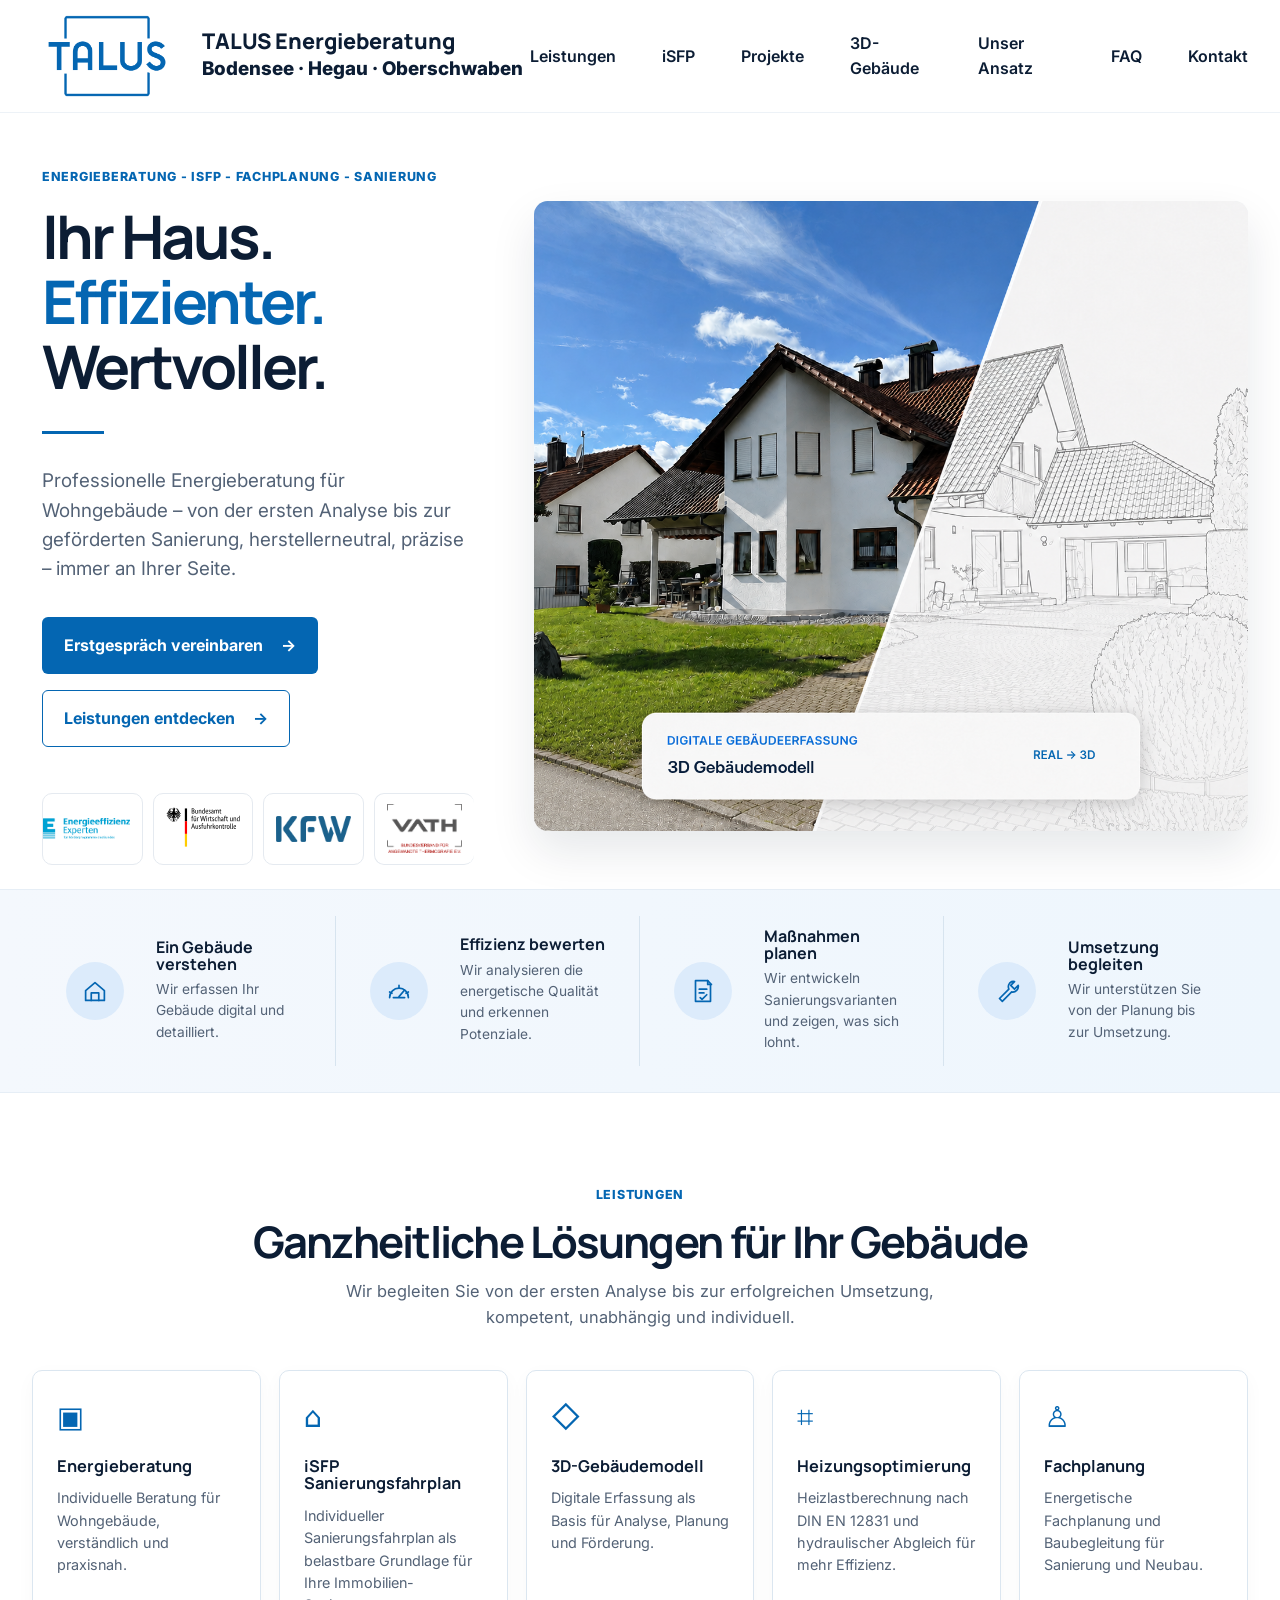
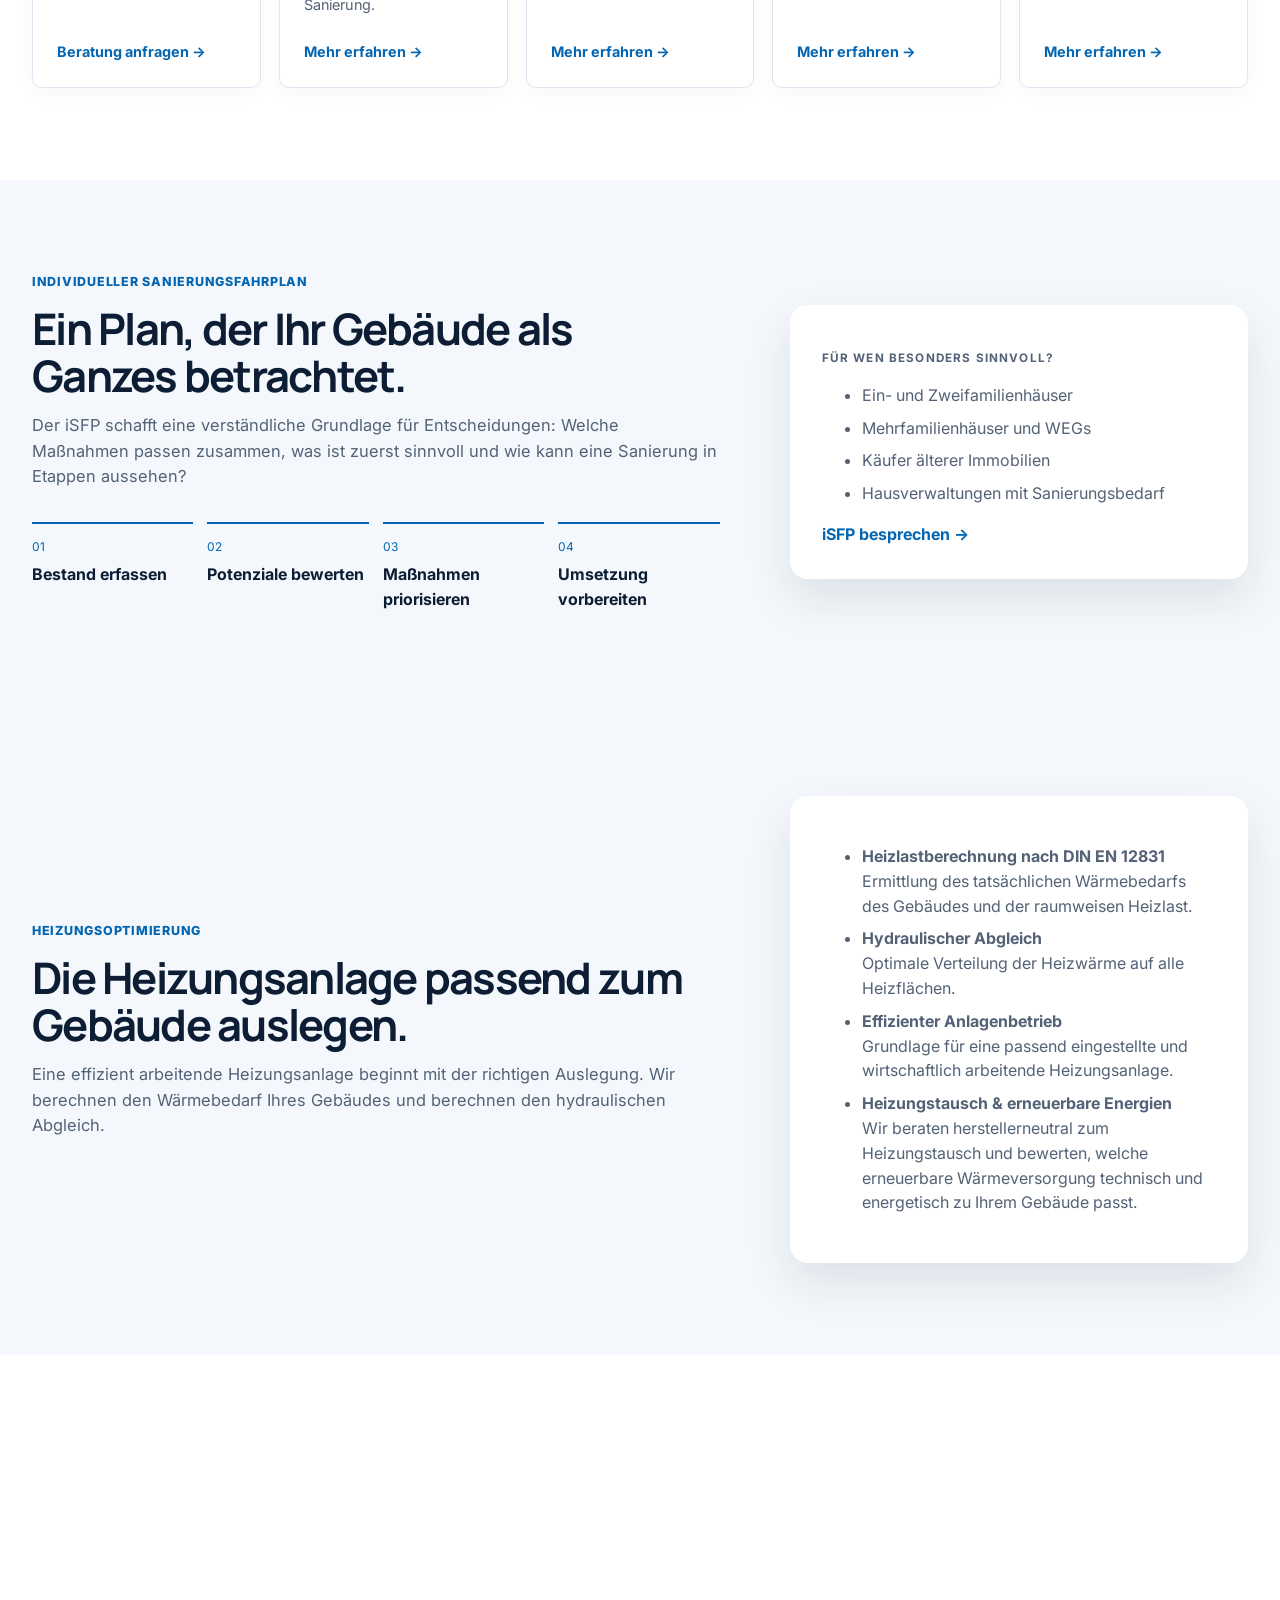
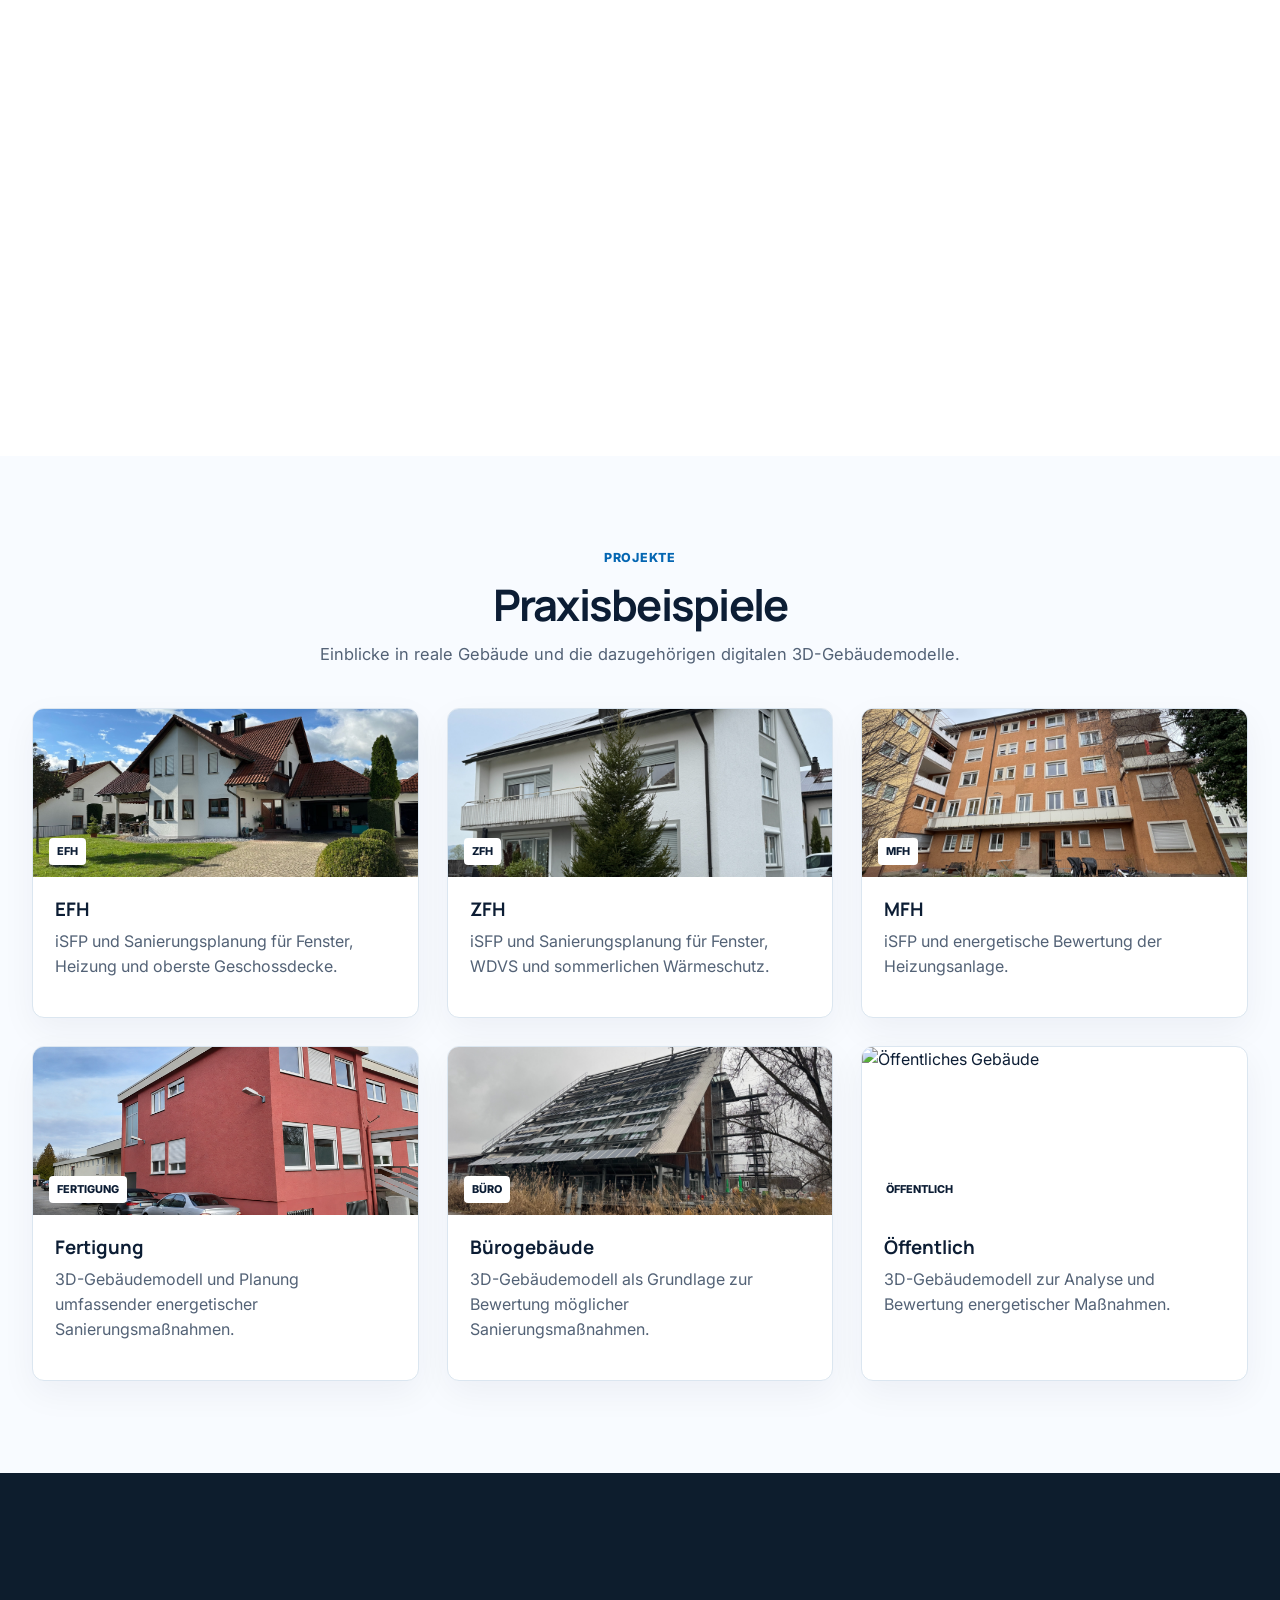
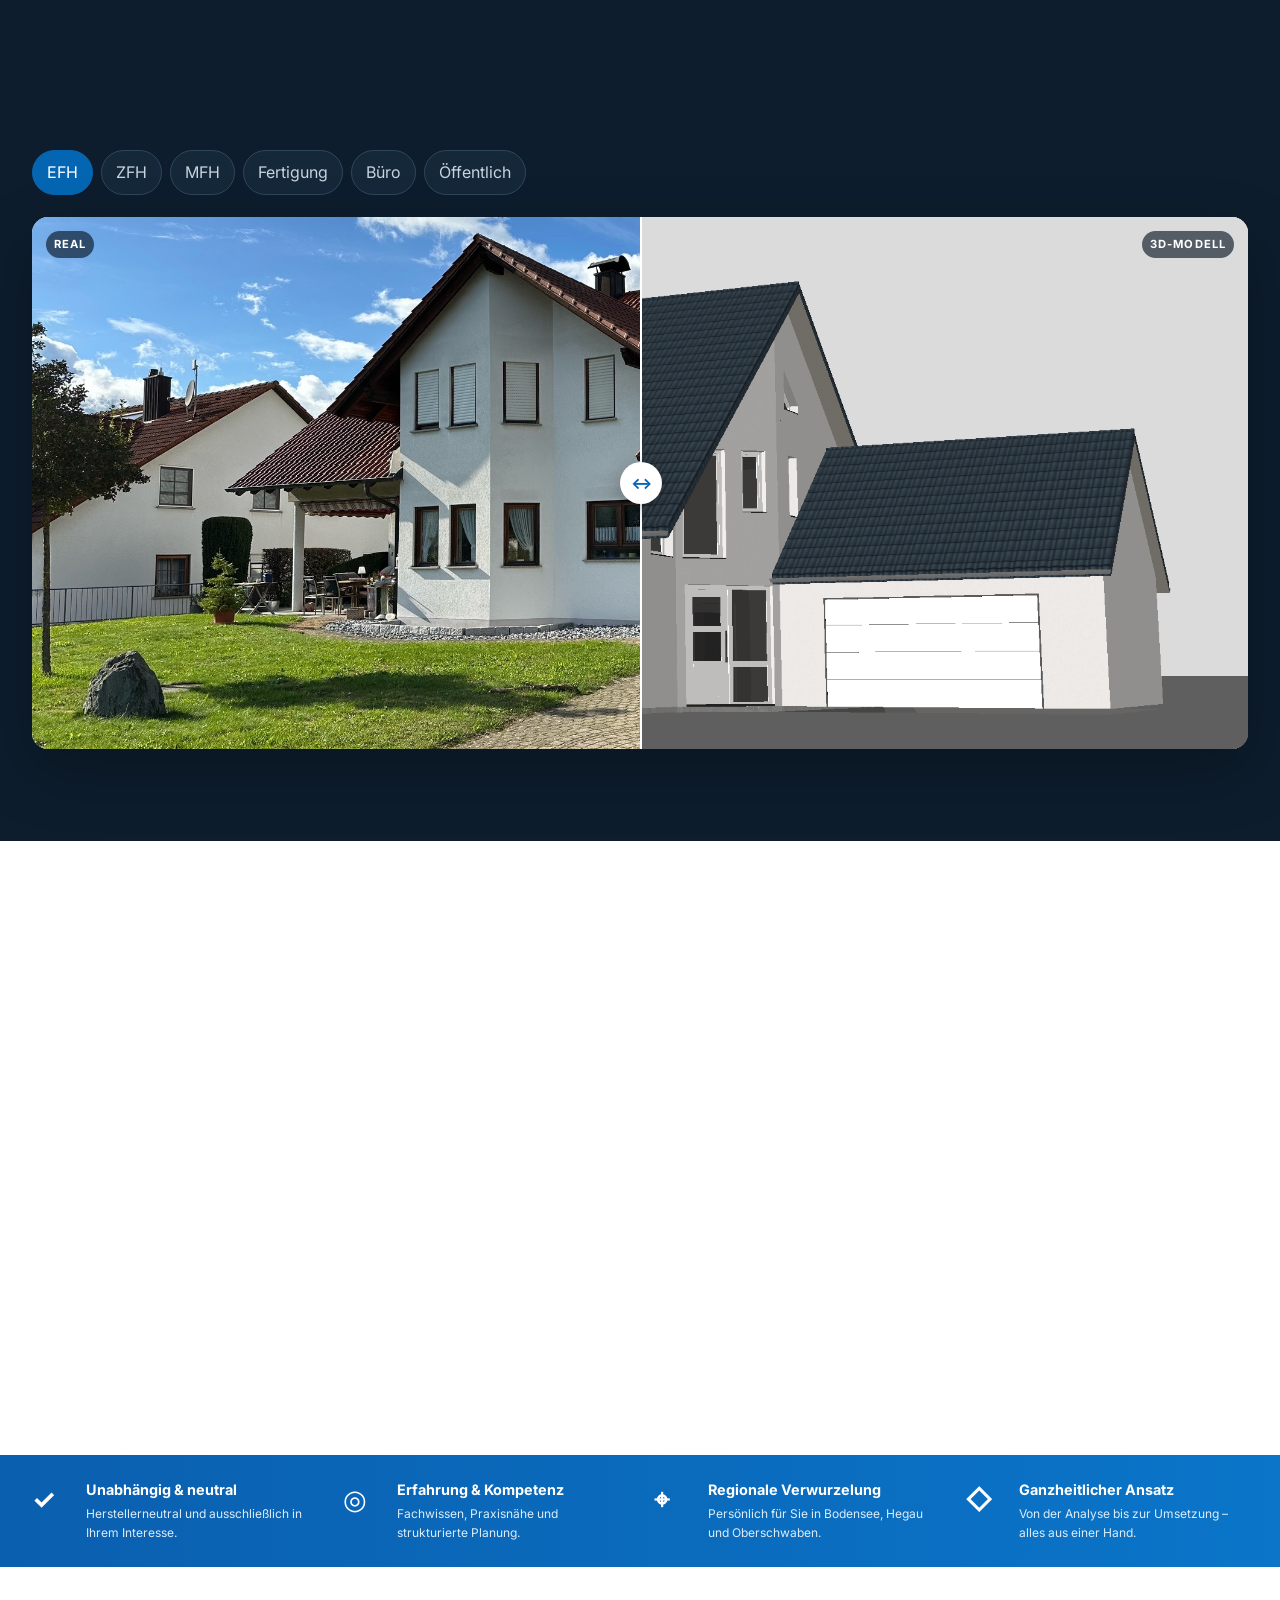
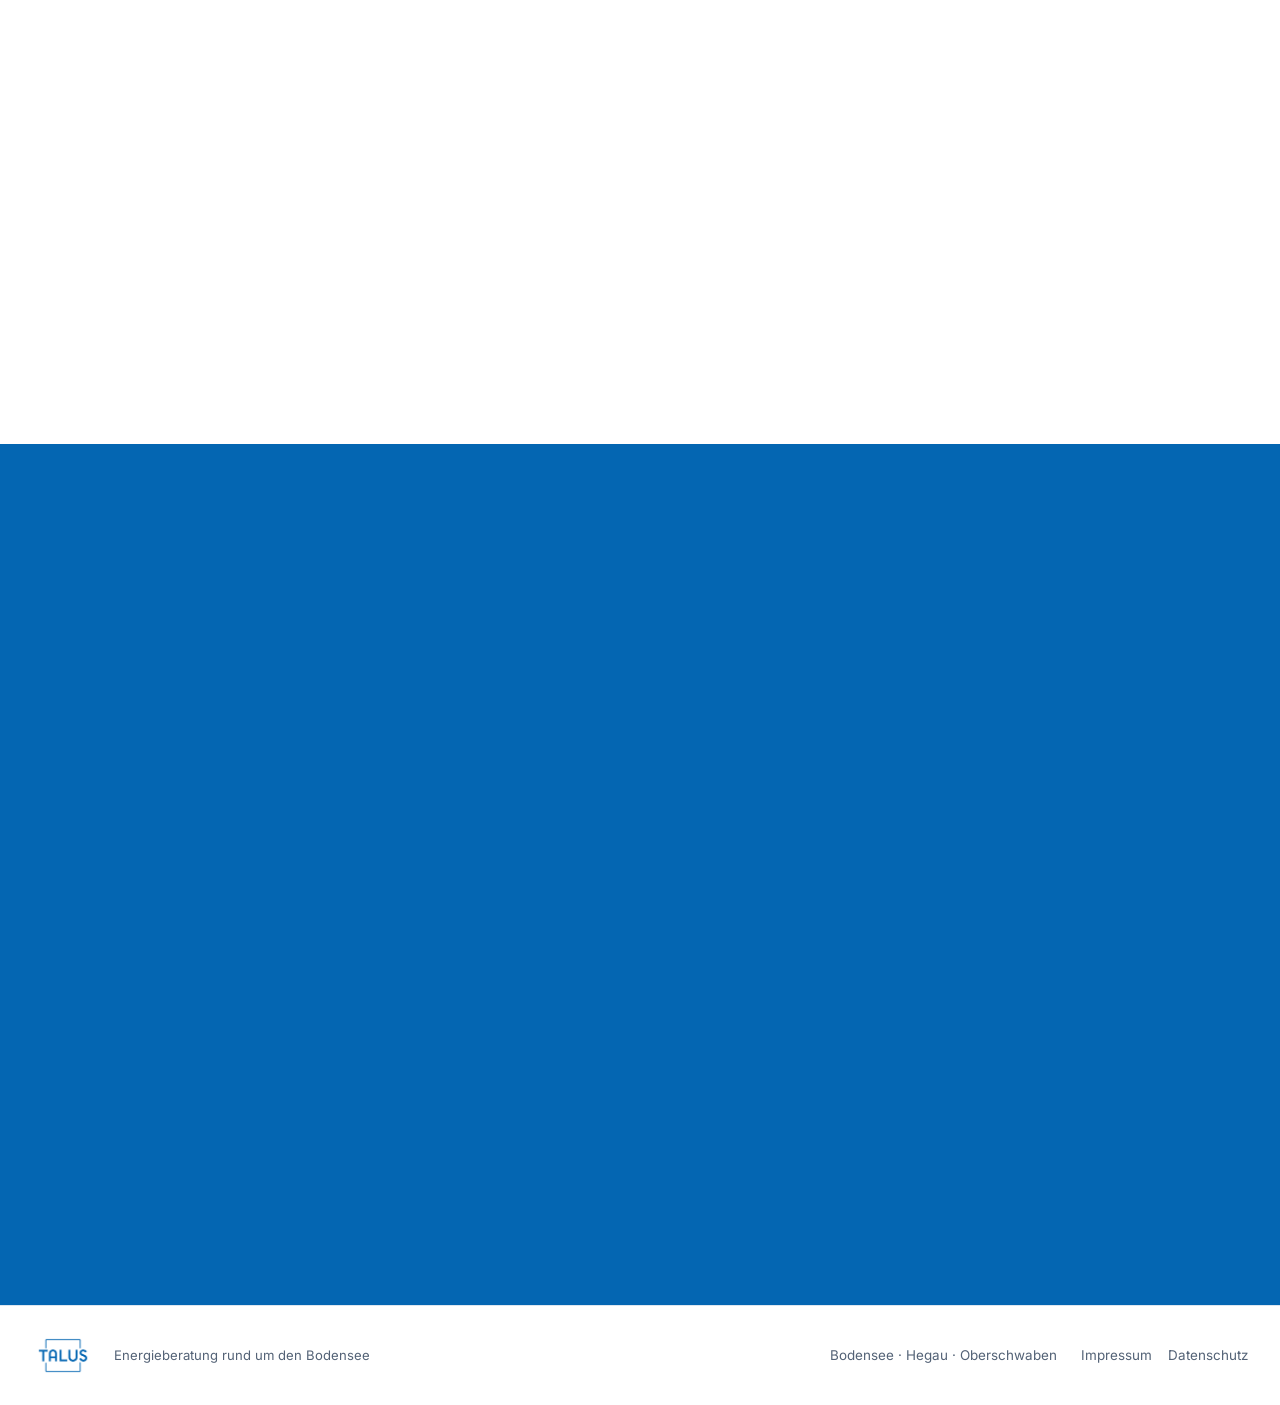
==== commit 6a189f84: "Synchronize website V17.1 - FAQ and navigation" ====
--- a/index.html
+++ b/index.html
@@ -25,7 +25,7 @@
       <a href="#projekte">Projekte</a>
       <a href="#ecad">3D-Gebäude</a>
       <a href="#unser-ansatz">Unser Ansatz</a>
-      <a href="#wissen">Wissen</a>
+      <a href="#faq">FAQ</a>
       <a href="#kontakt">Kontakt</a>
     </nav>
   </div>
@@ -184,6 +184,52 @@
     </div>
   </section>
 
+  <section class="faq section-pad" id="faq">
+    <div class="container faq-wrap">
+      <div class="section-head center reveal">
+        <p class="eyebrow">FAQ</p>
+        <h2>Häufige Fragen</h2>
+      </div>
+
+      <div class="faq-list">
+        <details class="faq-item reveal">
+          <summary><span>Wie läuft ein iSFP ab?</span><b aria-hidden="true">+</b></summary>
+          <p>Nach der Bestandsaufnahme vor Ort wird das Gebäude energetisch bewertet und ein individueller Sanierungsfahrplan entwickelt. Die Ergebnisse und empfohlenen Maßnahmen werden anschließend persönlich erläutert.</p>
+        </details>
+
+        <details class="faq-item reveal">
+          <summary><span>Welche Förderungen sind möglich?</span><b aria-hidden="true">+</b></summary>
+          <p>Die Energieberatung mit iSFP wird staatlich gefördert. Auch energetische Fachplanung und Baubegleitung können im Rahmen geeigneter Förderprogramme förderfähig sein.</p>
+        </details>
+
+        <details class="faq-item reveal">
+          <summary><span>Wie lange dauert die Erstellung?</span><b aria-hidden="true">+</b></summary>
+          <p>Je nach Gebäude, vorhandenen Unterlagen und Abstimmungsbedarf dauert die Erstellung in der Regel einige Wochen. Den konkreten Zeitrahmen stimmen wir zu Beginn mit Ihnen ab.</p>
+        </details>
+
+        <details class="faq-item reveal">
+          <summary><span>Ist ein iSFP Voraussetzung für eine Sanierung?</span><b aria-hidden="true">+</b></summary>
+          <p>Nein. Ein iSFP ist keine Voraussetzung für eine Sanierung, bietet aber eine strukturierte Grundlage für sinnvolle und aufeinander abgestimmte Maßnahmen.</p>
+        </details>
+
+        <details class="faq-item reveal">
+          <summary><span>Müssen die Maßnahmen im iSFP umgesetzt werden?</span><b aria-hidden="true">+</b></summary>
+          <p>Nein, die Maßnahmen sind Empfehlungen und nicht verpflichtend. Hinsichtlich der Förderung ist ein iSFP aktuell 15 Jahre gültig.</p>
+        </details>
+
+        <details class="faq-item reveal">
+          <summary><span>Was beinhaltet eine Heizlastberechnung?</span><b aria-hidden="true">+</b></summary>
+          <p>Die Heizlastberechnung ermittelt den Wärmebedarf des Gebäudes und der einzelnen Räume. Sie bildet eine wichtige Grundlage für die Auslegung von Wärmeerzeuger, Heizflächen und hydraulischem Abgleich.</p>
+        </details>
+
+        <details class="faq-item reveal">
+          <summary><span>Unterstützt TALUS bei Förderanträgen?</span><b aria-hidden="true">+</b></summary>
+          <p>Ja. Wir unterstützen bei der Auswahl geeigneter Förderprogramme, der Antragstellung und den erforderlichen technischen Nachweisen.</p>
+        </details>
+      </div>
+    </div>
+  </section>
+
   <section class="contact section-pad" id="kontakt">
     <div class="container contact-grid">
       <div class="contact-copy reveal"><p class="eyebrow light">Erstgespräch</p><h2>Sie möchten wissen, wie Sie Ihr Gebäude sinnvoll sanieren können?</h2><p>In einem kurzen telefonischen Erstgespräch klären wir Ihr Vorhaben und welche Beratung dafür sinnvoll ist.</p><a class="btn btn-light" href="tel:+4977328023376">Jetzt anrufen</a><div class="contact-details" aria-label="Kontaktdaten">
--- a/styles.css
+++ b/styles.css
@@ -108,3 +108,37 @@
   object-position:50% 50%;
   transform:translateX(-3%) scale(1.07);
 }
+
+/* V16.12 – Kontaktdaten mit Icons */
+.contact-details{
+  display:grid;
+  gap:18px;
+  margin-top:20px;
+  color:#d5e9f7;
+  font-size:1rem;
+  line-height:1.55;
+}
+.contact-detail{
+  display:grid;
+  grid-template-columns:24px 1fr;
+  gap:12px;
+  align-items:center;
+}
+.contact-detail svg{
+  width:22px;
+  height:22px;
+  fill:none;
+  stroke:currentColor;
+  stroke-width:1.9;
+  stroke-linecap:round;
+  stroke-linejoin:round;
+}
+.contact-detail a{
+  color:inherit;
+}
+.contact-detail-address{
+  align-items:start;
+}
+.contact-detail-address svg{
+  margin-top:2px;
+}
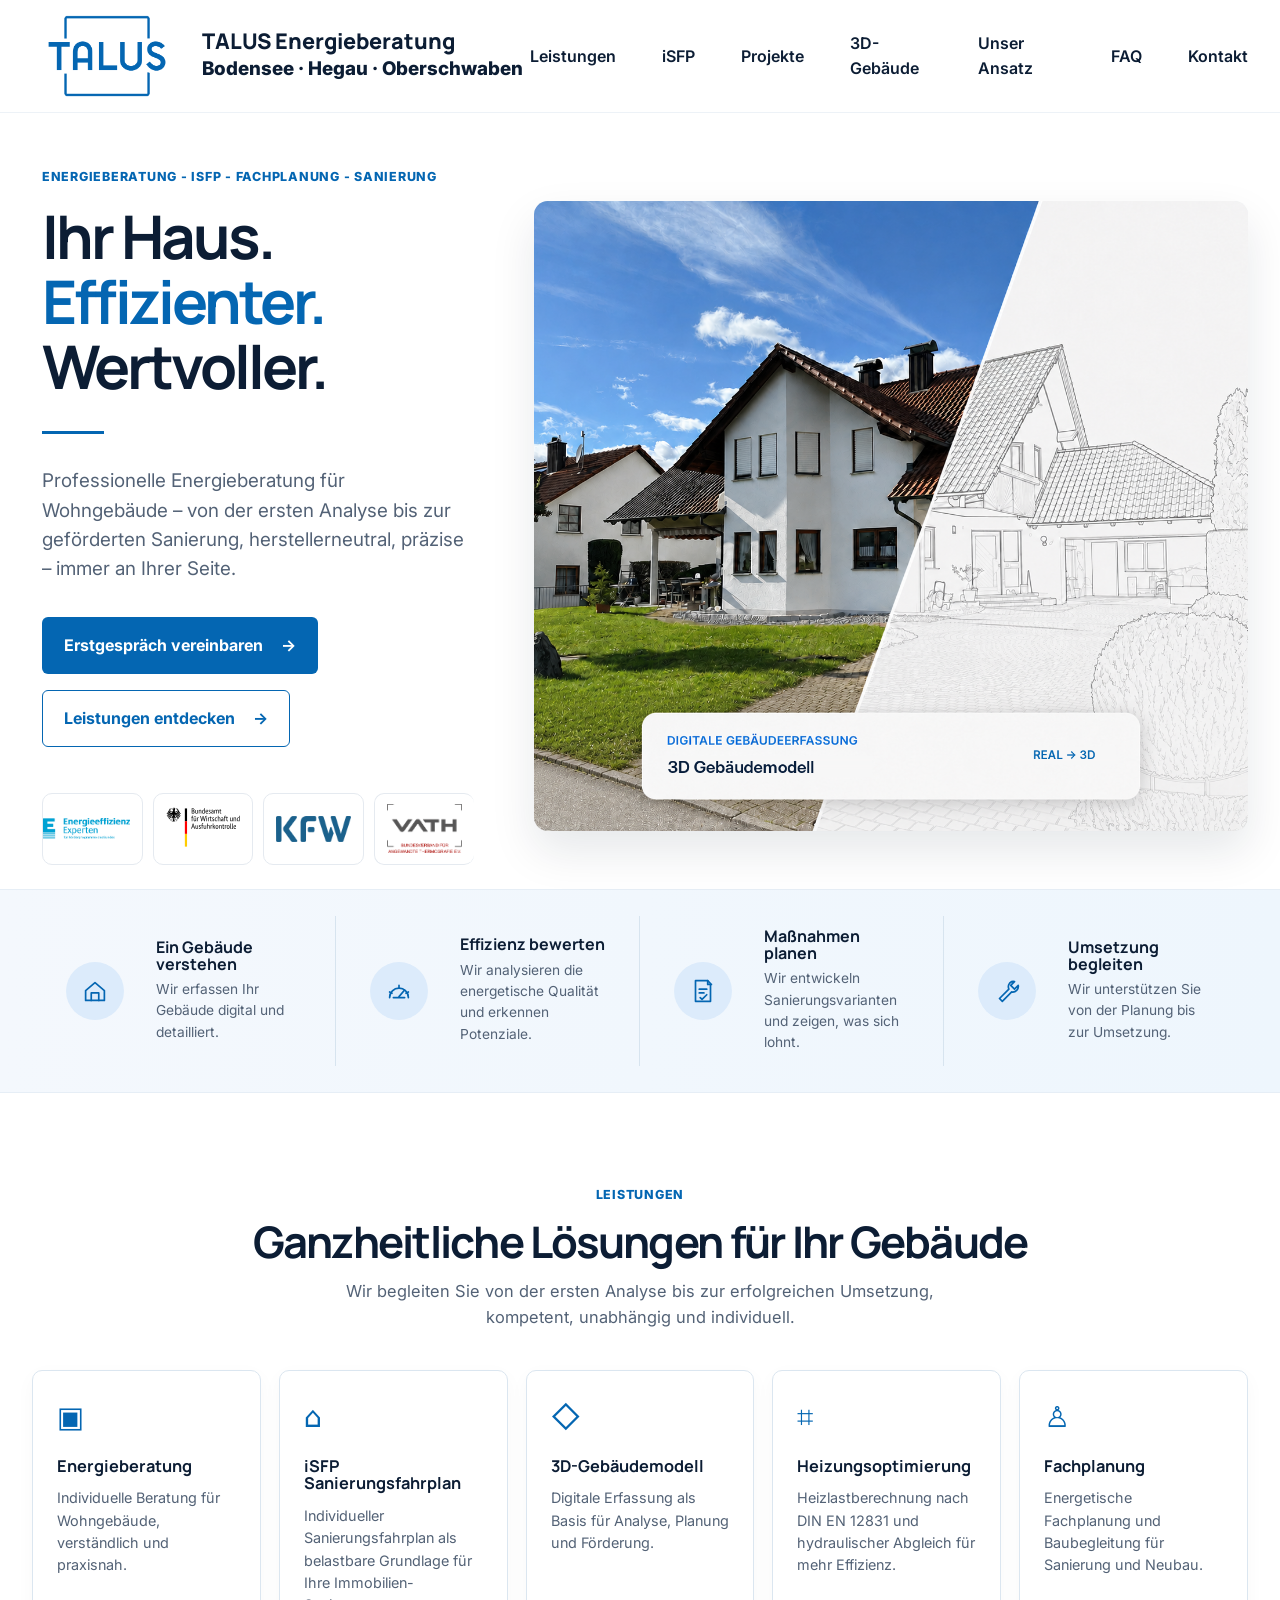
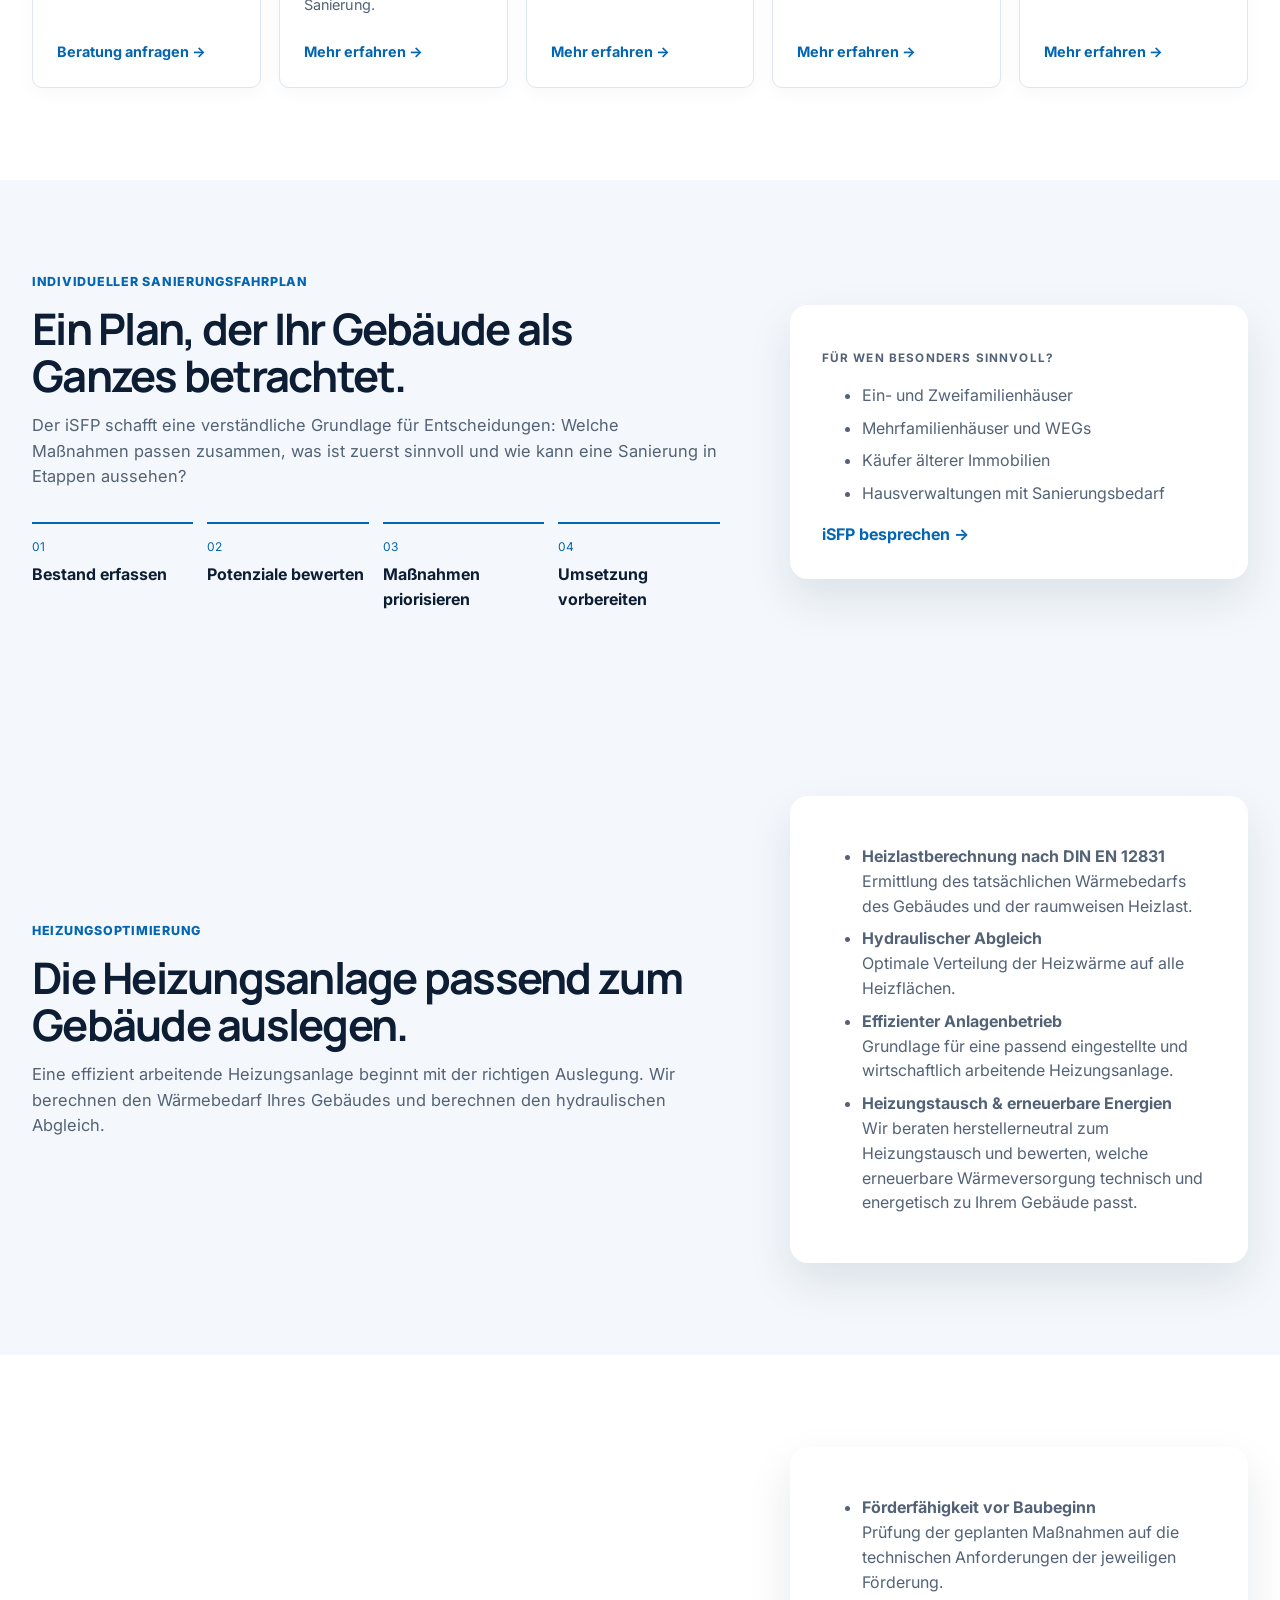
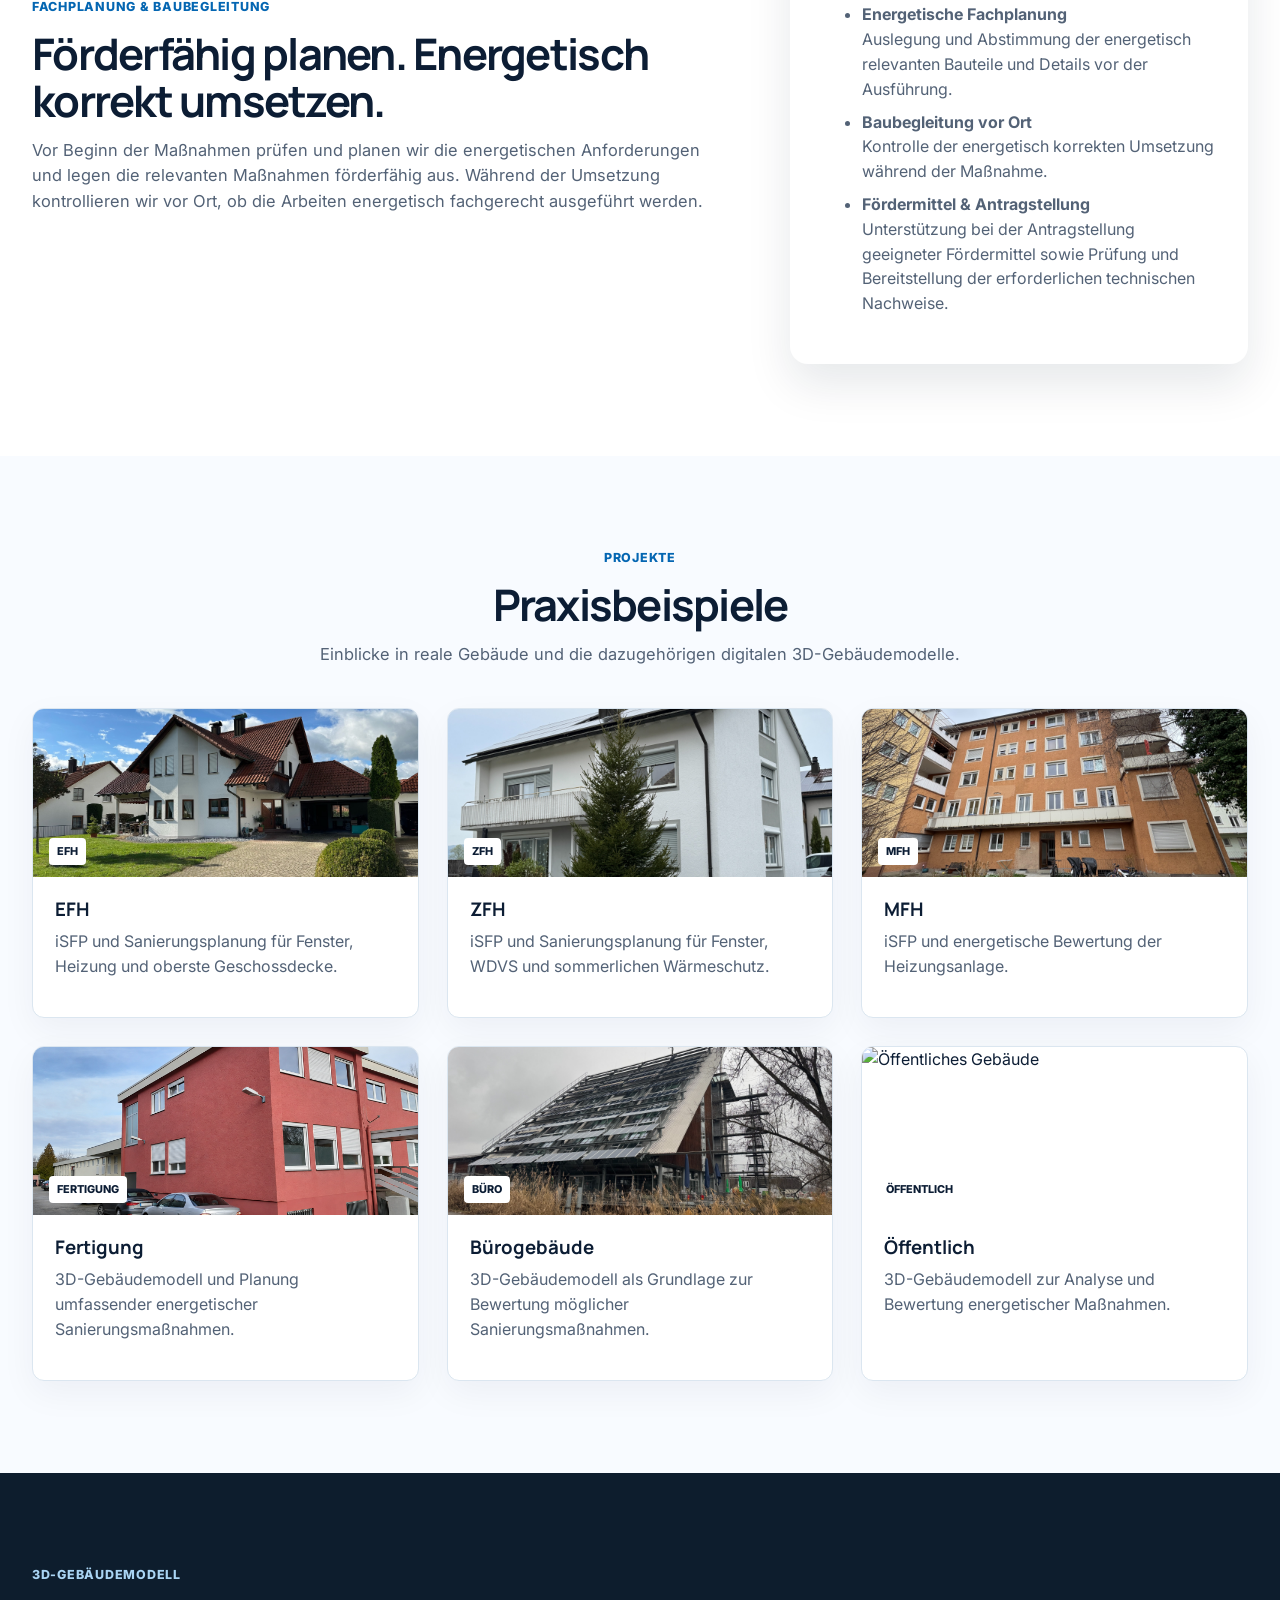
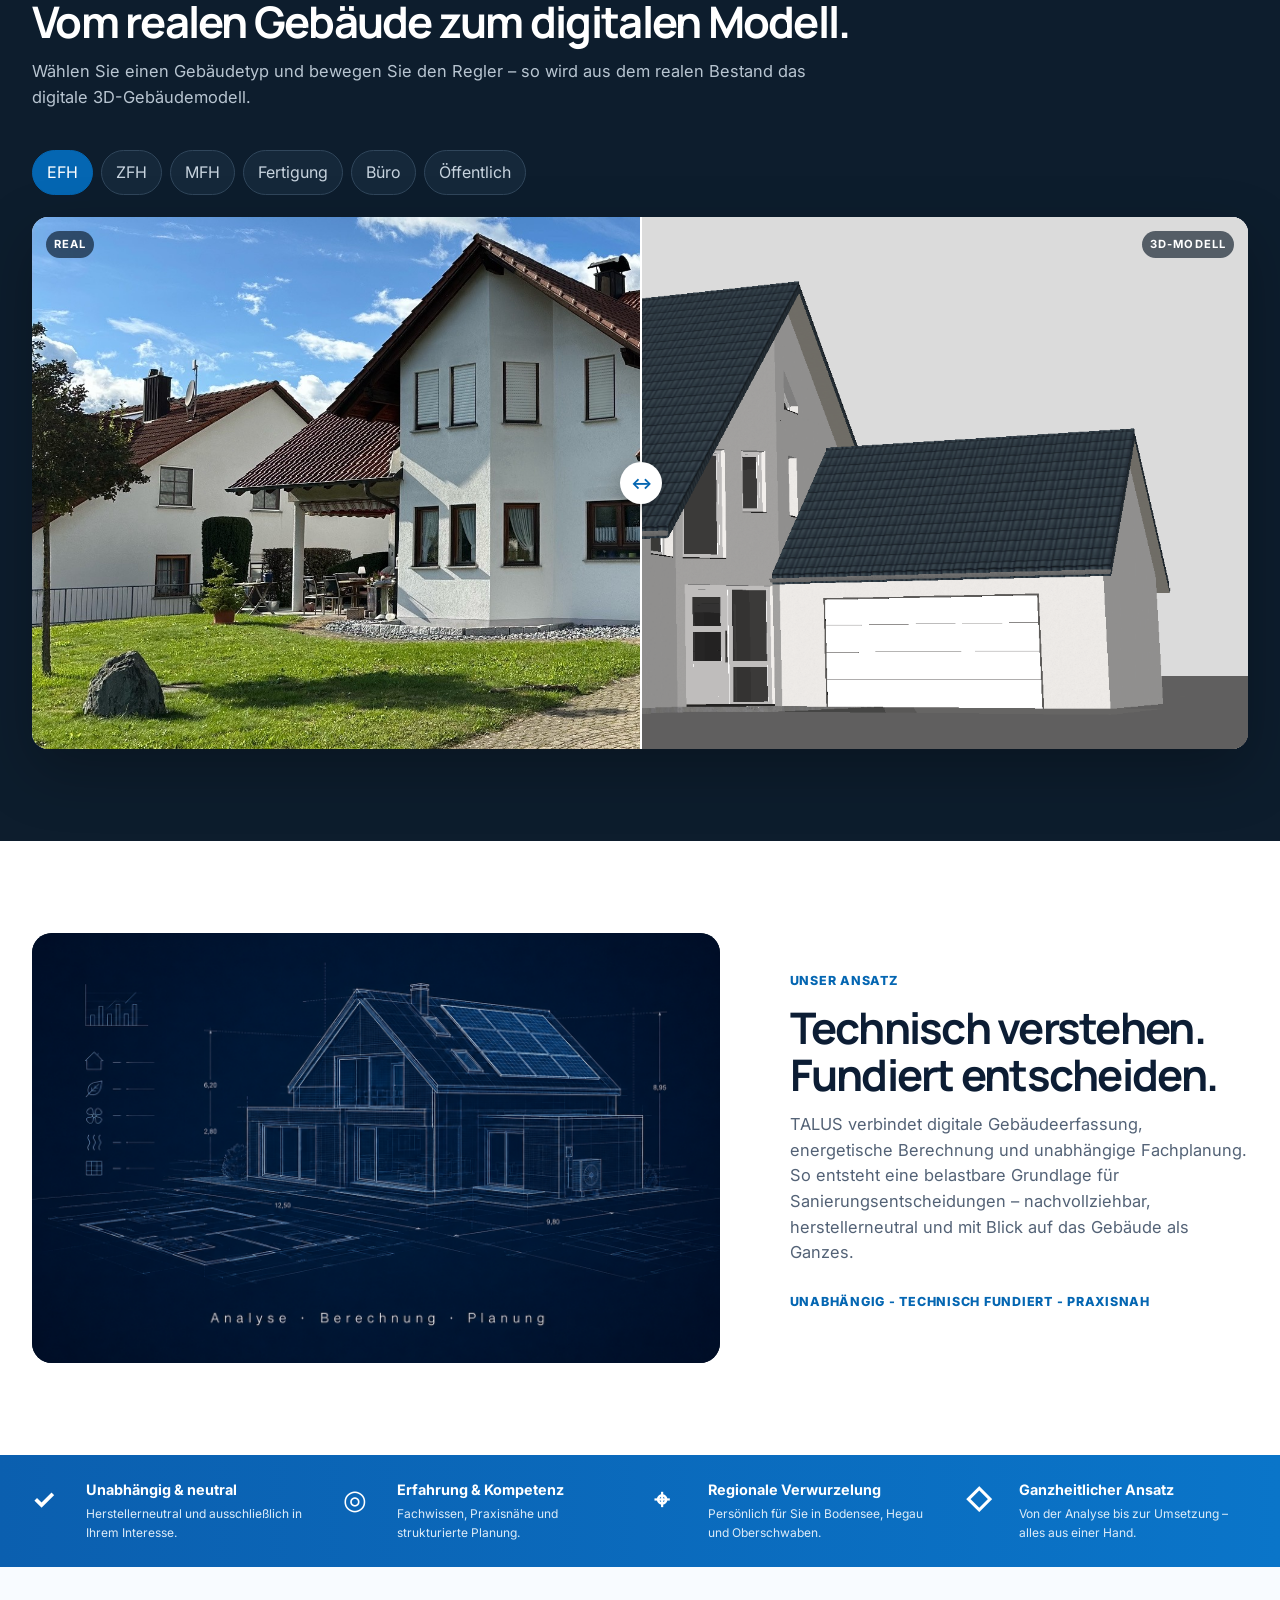
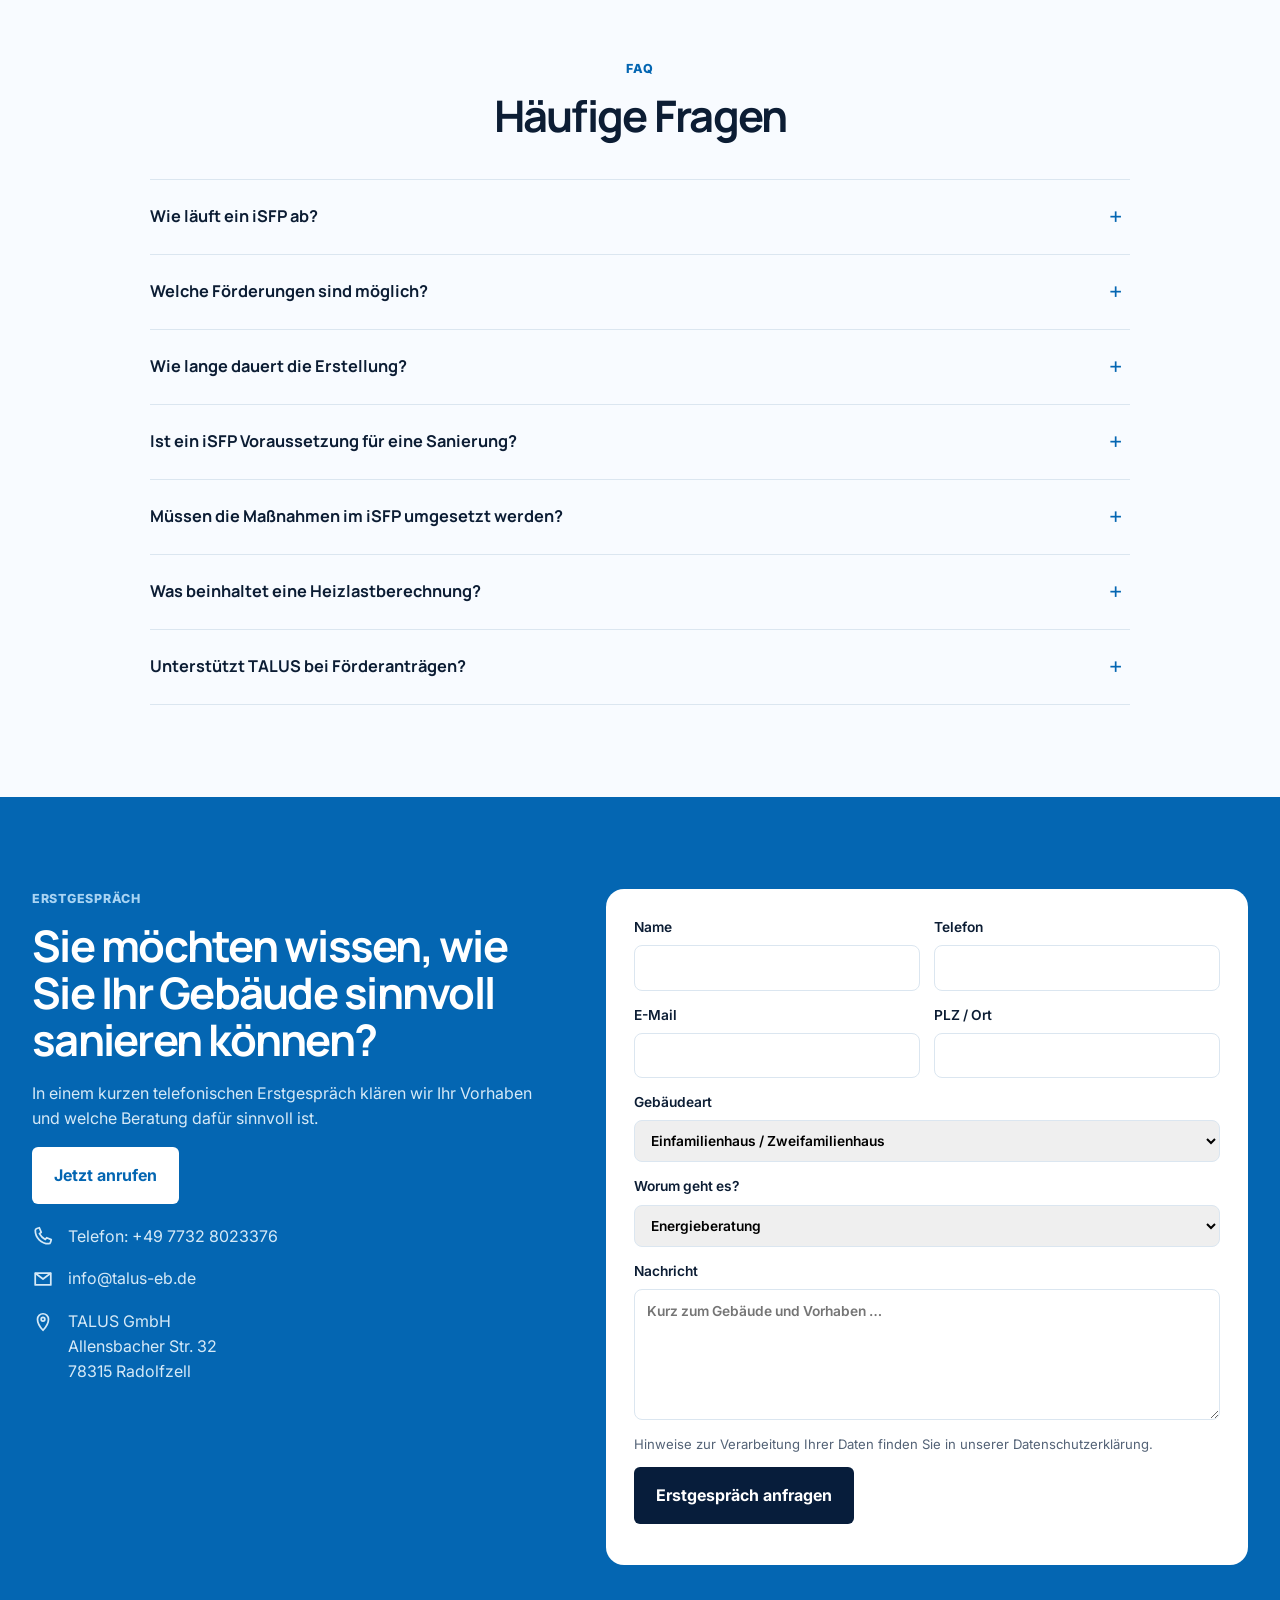
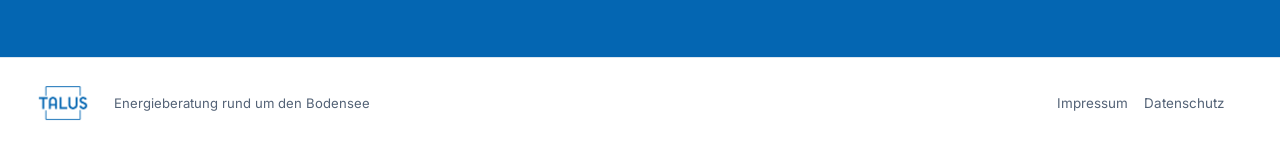
==== commit f70fbd31: "Sync V17.5: current page content and navigation" ====
--- a/index.html
+++ b/index.html
@@ -260,7 +260,7 @@
   </section>
 </main>
 
-<footer class="footer"><div class="container footer-grid"><div class="brand footer-brand"><img src="assets/logo.png" alt="TALUS Logo"><span>Energieberatung rund um den Bodensee</span></div><p>Bodensee · Hegau · Oberschwaben</p><div class="footer-links"><a href="impressum.html">Impressum</a><a href="datenschutz.html">Datenschutz</a></div></div></footer>
+<footer class="footer"><div class="container footer-grid"><div class="brand footer-brand"><img src="assets/logo.png" alt="TALUS Logo"><span>Energieberatung rund um den Bodensee</span></div><div class="footer-links"><a href="impressum.html">Impressum</a><a href="datenschutz.html">Datenschutz</a></div></div></footer>
 <script src="script.js"></script>
 </body>
 </html>
--- a/styles.css
+++ b/styles.css
@@ -13,7 +13,7 @@
 .contact{background:var(--blue);color:#fff}.contact-grid{display:grid;grid-template-columns:.88fr 1.12fr;gap:70px}.contact-copy p:not(.eyebrow):not(.placeholder-note){color:#d5e9f7;margin-top:18px}.contact-badges{display:flex;gap:8px;flex-wrap:wrap;margin:24px 0}.contact-badges span{border:1px solid rgba(255,255,255,.35);border-radius:999px;padding:6px 10px;font-size:.8rem}.placeholder-note{font-size:.76rem;color:#c9e2f3;margin-top:10px}.contact-form{background:#fff;color:var(--ink);border-radius:18px;padding:28px}.field-row{display:grid;grid-template-columns:1fr 1fr;gap:14px}.contact-form label{display:grid;gap:7px;font-size:.86rem;font-weight:600;margin-bottom:14px}.contact-form input,.contact-form select,.contact-form textarea{width:100%;border:1px solid var(--line);border-radius:8px;padding:11px 12px}.form-msg{font-size:.82rem;color:var(--muted)}
 .footer{padding:26px 0;border-top:1px solid var(--line)}.footer-grid{display:grid;grid-template-columns:1fr auto auto;align-items:center;gap:24px}.footer-brand img{width:62px;height:38px}.footer-brand span{font-size:.82rem;color:var(--muted)}.footer p,.footer-links{font-size:.84rem;color:var(--muted)}.footer-links{display:flex;gap:16px}
 .reveal{opacity:0;transform:translateY(18px);transition:.6s ease}.reveal.visible{opacity:1;transform:none}
-@media(max-width:1150px){.nav{gap:24px}.hero-grid{grid-template-columns:1fr 1.15fr}.hero-compare{height:560px}.service-grid{grid-template-columns:repeat(3,1fr)}.benefit-grid{grid-template-columns:repeat(2,1fr)}.benefit-item:nth-child(2){border-right:0}.benefit-item{border-bottom:1px solid #d7e4ef}.brand-copy small{font-size:1rem}}
+@media(max-width:1150px){.nav-wrap{gap:16px}.brand{gap:12px}.brand img{width:112px;height:70px}.brand-copy strong{font-size:1rem}.brand-copy small{font-size:.82rem}.nav{gap:12px;font-size:.82rem}.hero-grid{grid-template-columns:1fr 1.15fr}.hero-compare{height:560px}.service-grid{grid-template-columns:repeat(3,1fr)}.benefit-grid{grid-template-columns:repeat(2,1fr)}.benefit-item:nth-child(2){border-right:0}.benefit-item{border-bottom:1px solid #d7e4ef}}
 @media(max-width:900px){.container{width:min(100% - 32px,1420px)}.nav-toggle{display:block}.nav{display:none;position:absolute;top:112px;left:0;right:0;background:#fff;padding:18px 24px;flex-direction:column;align-items:flex-start;border-bottom:1px solid var(--line)}.nav.open{display:flex}.hero-grid,.split-grid,.contact-grid{grid-template-columns:1fr}.hero-compare{height:520px}.service-grid{grid-template-columns:repeat(2,1fr)}.project-grid{grid-template-columns:1fr}.trust-band-grid{grid-template-columns:repeat(2,1fr)}}
 @media(max-width:620px){.container{width:min(100% - 24px,1420px)}.section-pad{padding:66px 0}.nav-wrap{min-height:84px}.nav{top:84px}.brand img{width:92px;height:56px}.brand-copy{display:none}.hero{padding-top:30px}.hero-compare{height:390px}.hero-grid{gap:34px}.hero-cad-half img{transform:translateX(10%) scale(1.02)}.trust-row{flex-wrap:wrap;gap:12px}.trust-row span{border-right:0;padding:0}.benefit-grid,.service-grid,.trust-band-grid{grid-template-columns:1fr}.benefit-item{border-right:0}.step-strip{grid-template-columns:repeat(2,1fr)}.field-row{grid-template-columns:1fr}.footer-grid{grid-template-columns:1fr}.project-image{aspect-ratio:16/9}}
 
@@ -142,3 +142,53 @@
 .contact-detail-address svg{
   margin-top:2px;
 }
+
+/* V17.0 – FAQ */
+.faq{
+  background:#f8fbff;
+}
+.faq-wrap{
+  max-width:980px;
+}
+.faq-list{
+  border-top:1px solid var(--line);
+}
+.faq-item{
+  border-bottom:1px solid var(--line);
+}
+.faq-item summary{
+  list-style:none;
+  cursor:pointer;
+  display:flex;
+  align-items:center;
+  justify-content:space-between;
+  gap:24px;
+  padding:22px 0;
+  font-family:Manrope,Inter,sans-serif;
+  font-size:1.02rem;
+  font-weight:700;
+}
+.faq-item summary::-webkit-details-marker{
+  display:none;
+}
+.faq-item summary b{
+  flex:0 0 30px;
+  width:30px;
+  height:30px;
+  display:grid;
+  place-items:center;
+  color:var(--blue);
+  font-size:1.45rem;
+  font-weight:500;
+  line-height:1;
+  transition:transform .2s ease;
+}
+.faq-item[open] summary b{
+  transform:rotate(45deg);
+}
+.faq-item p{
+  margin:-6px 56px 22px 0;
+  color:var(--muted);
+  font-size:.96rem;
+  line-height:1.65;
+}
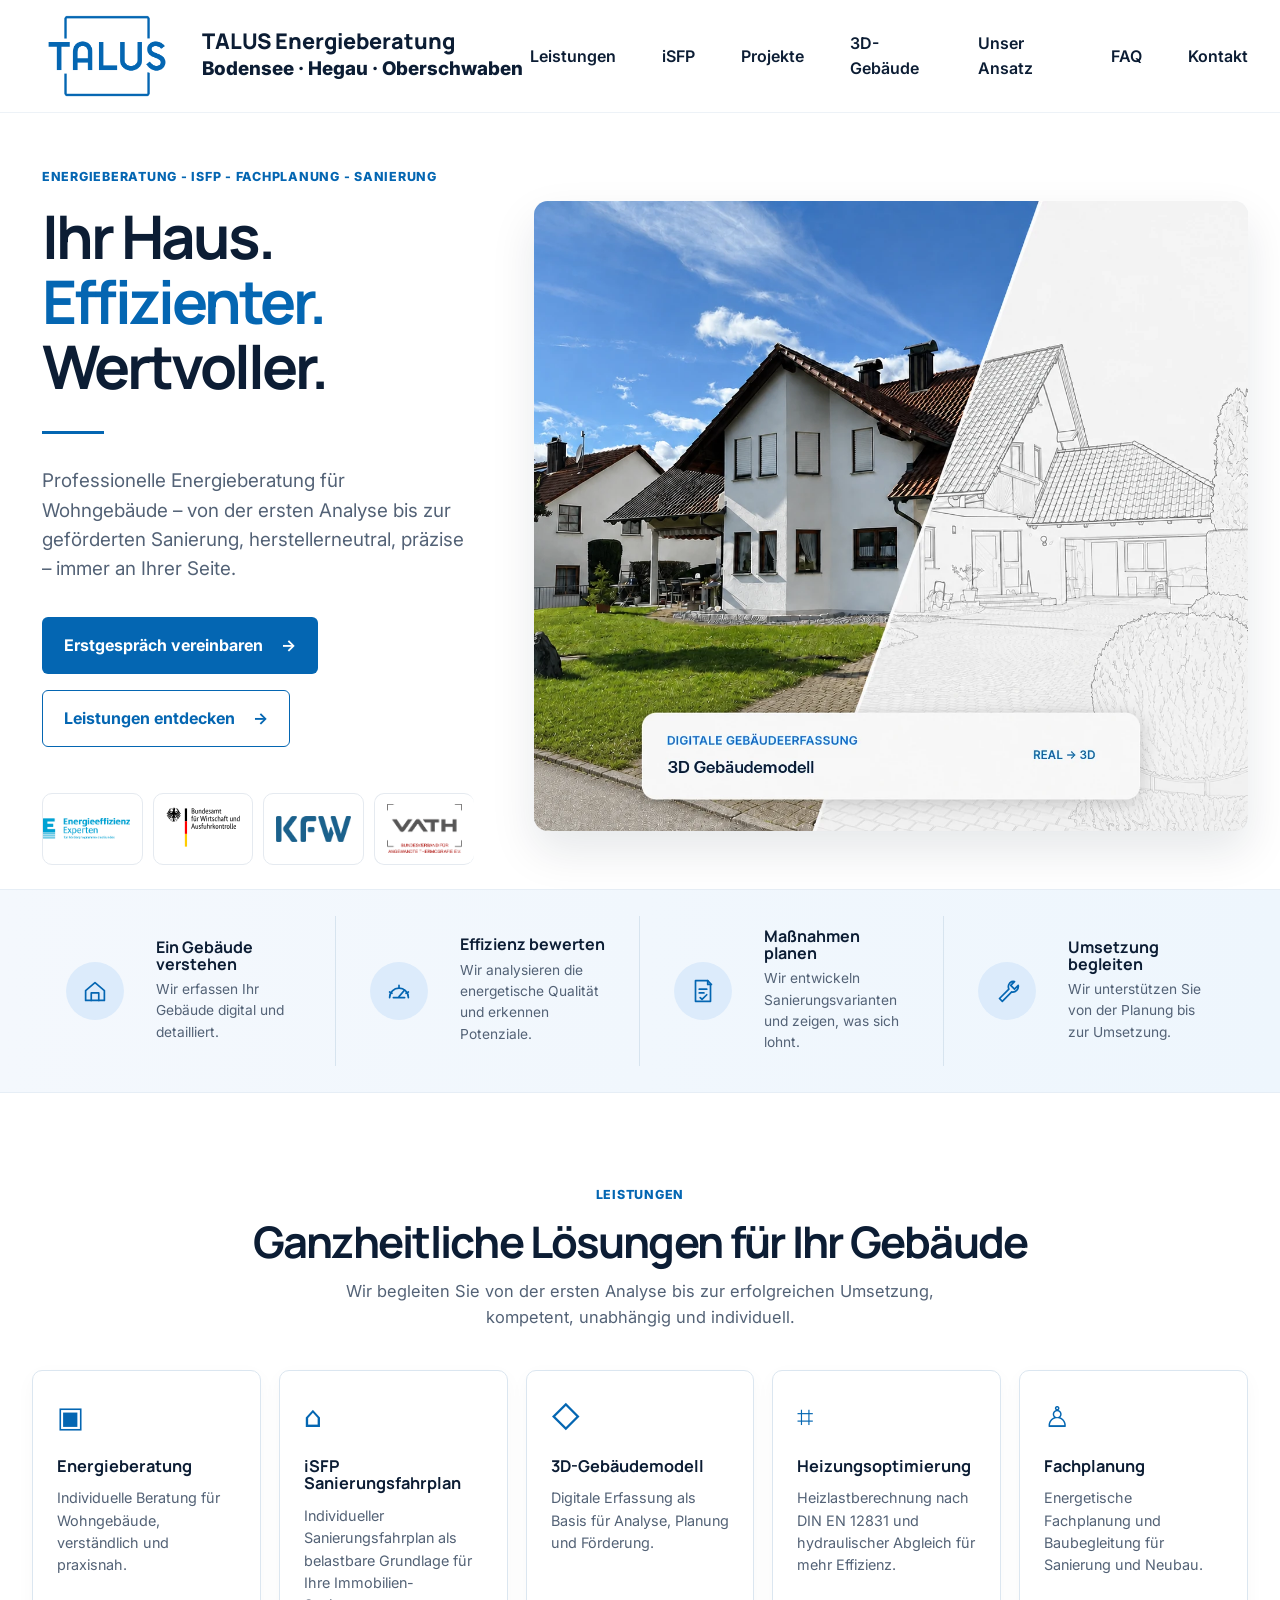
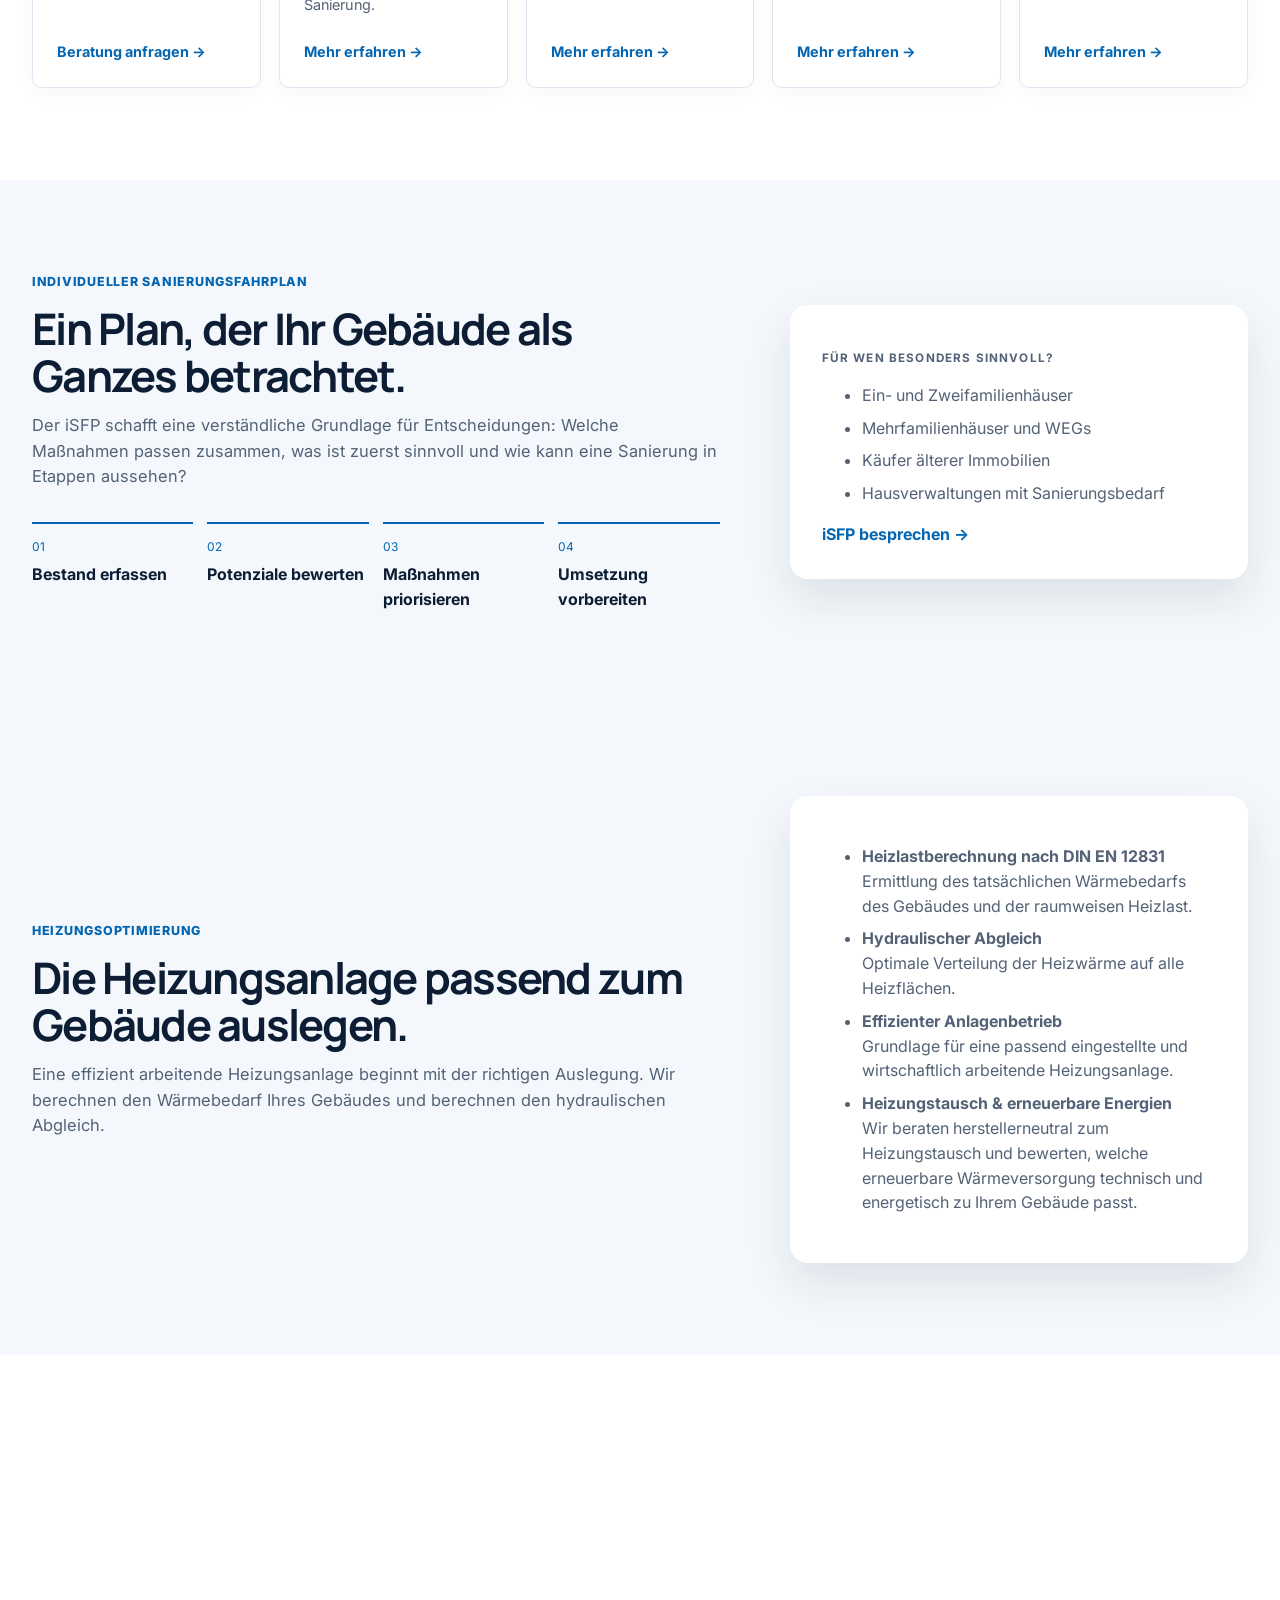
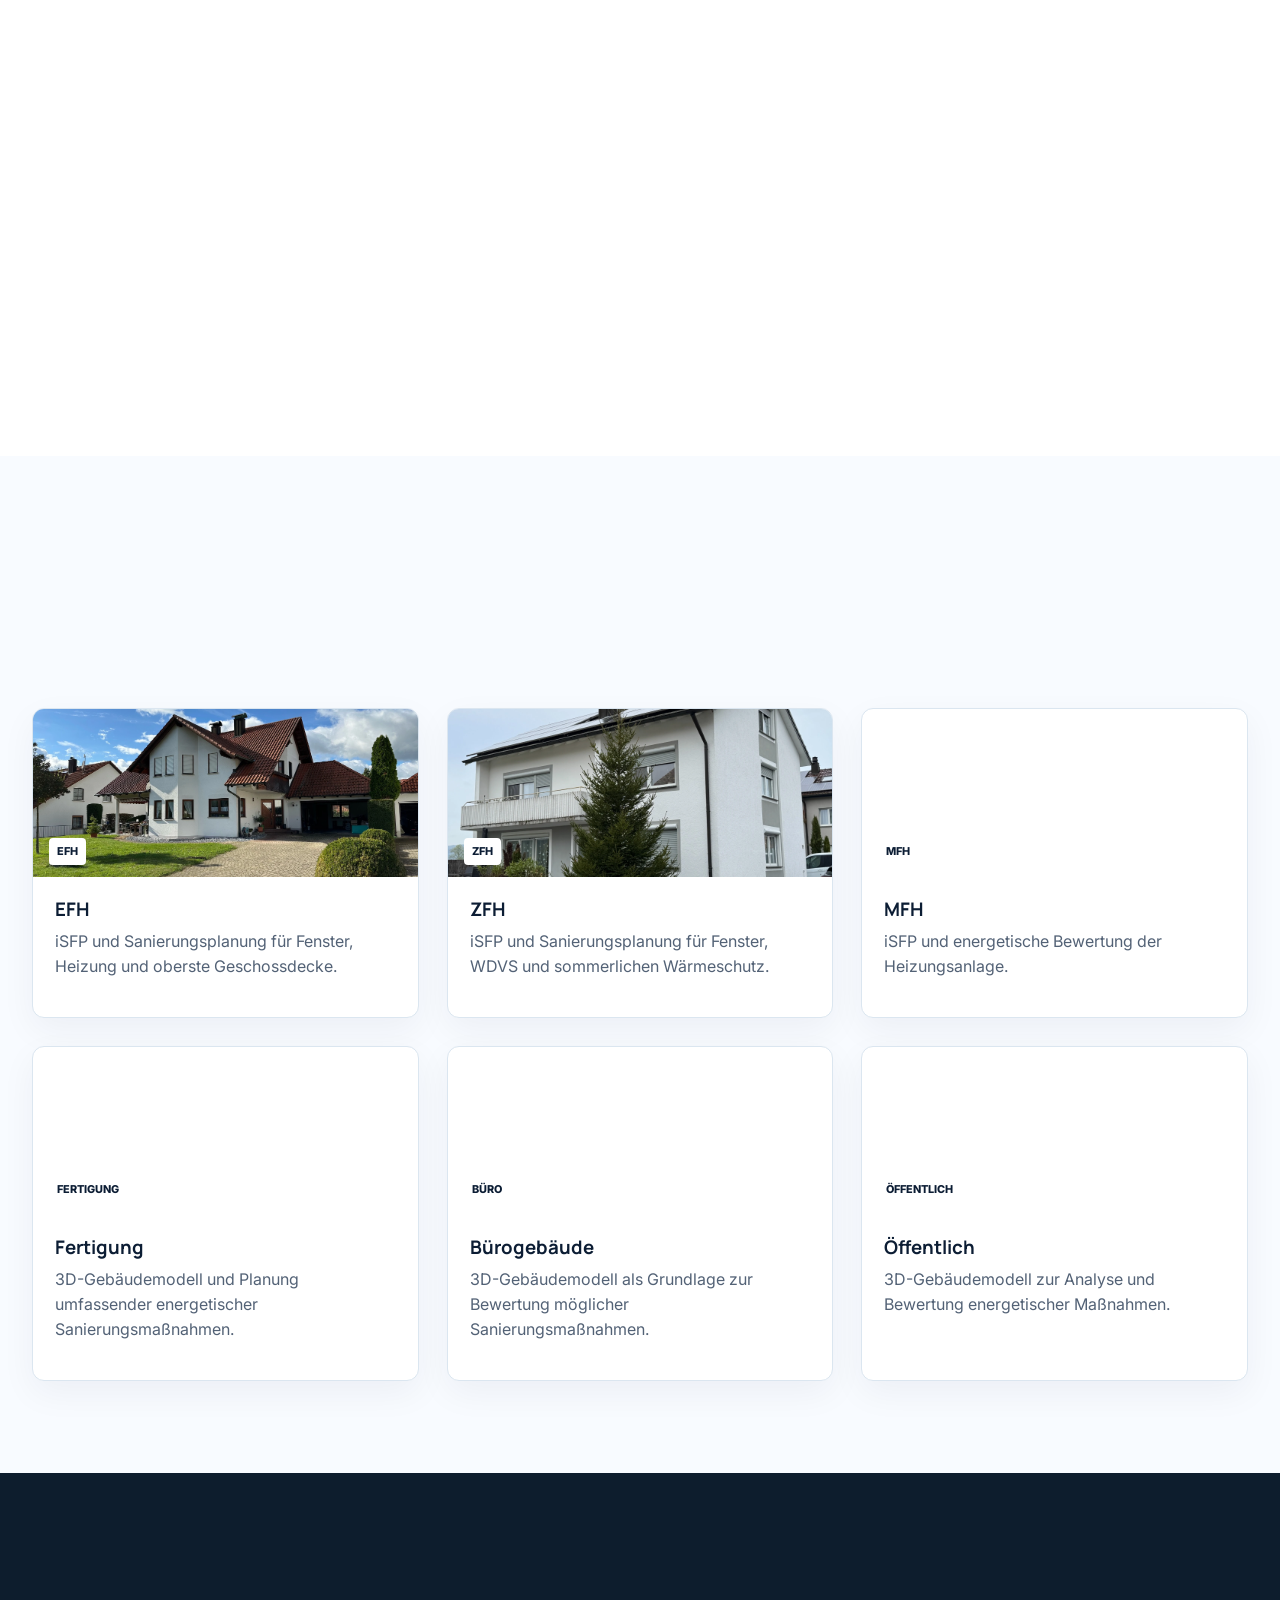
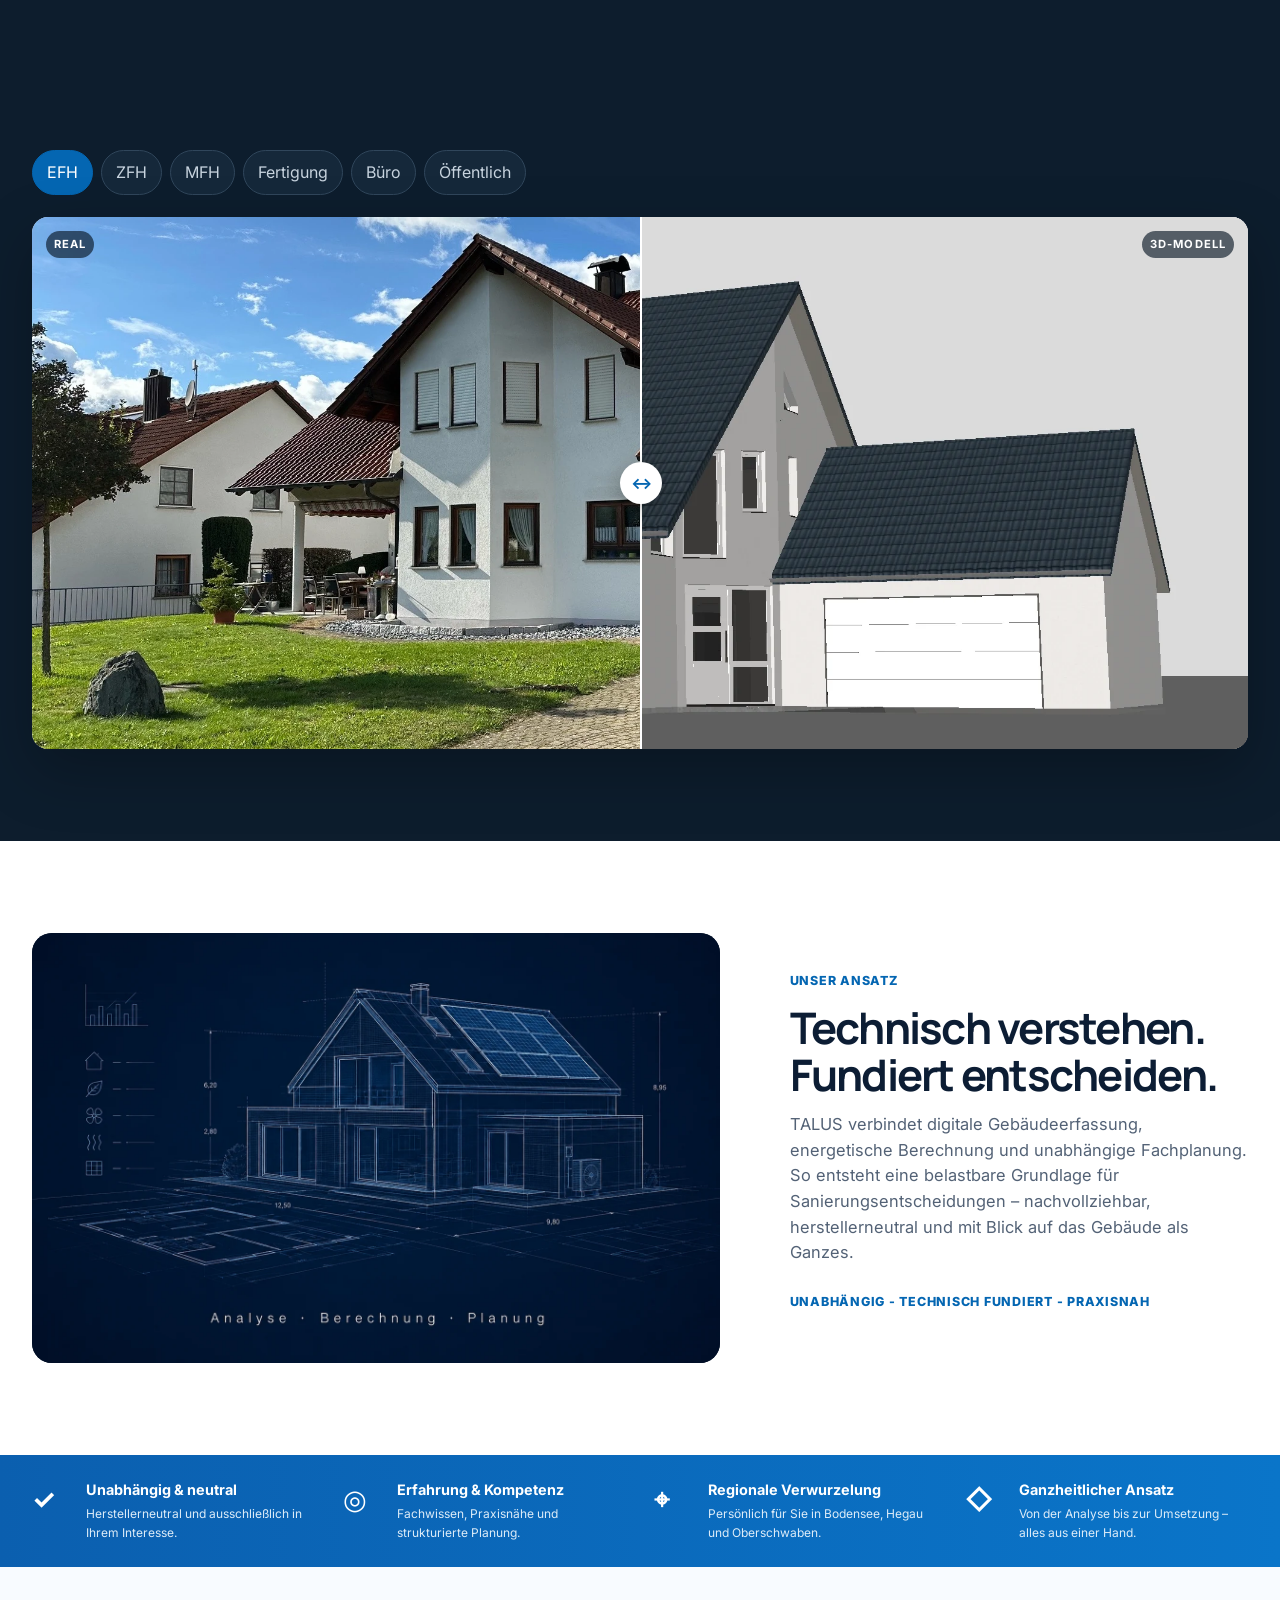
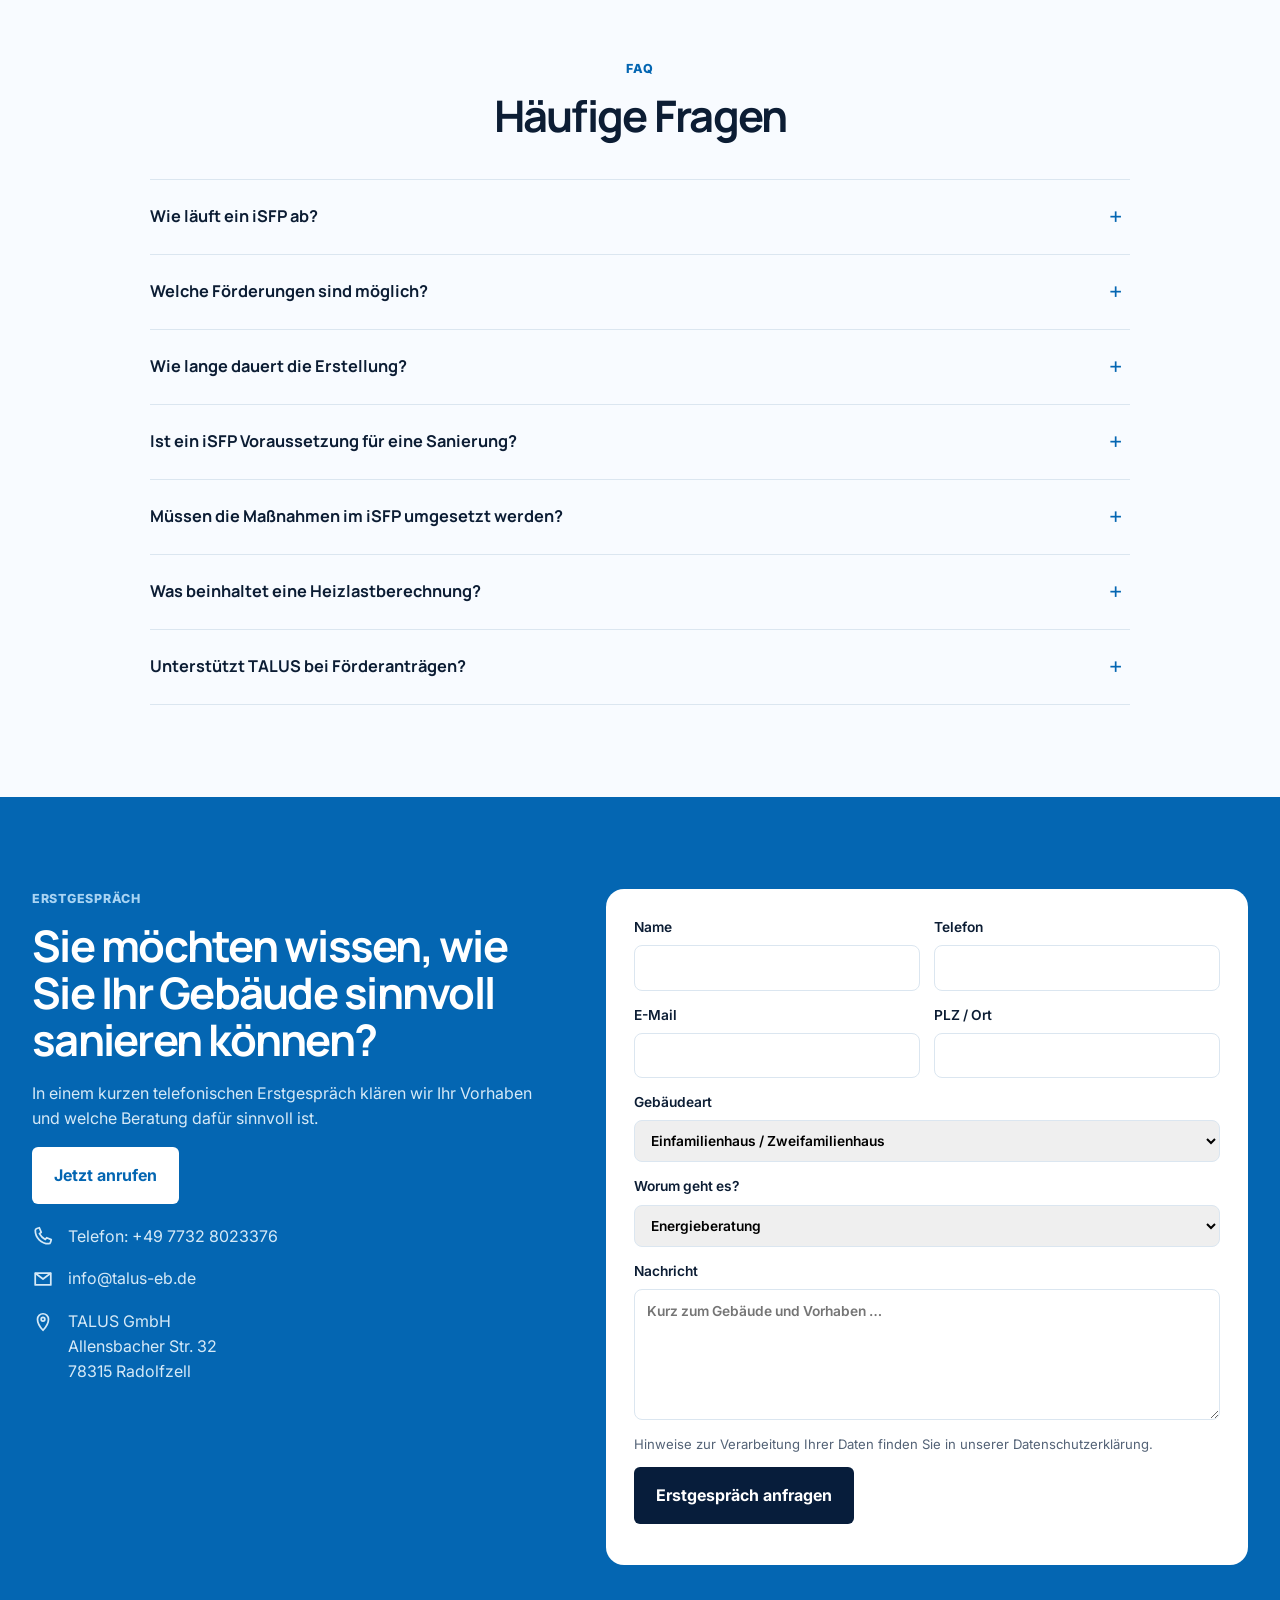
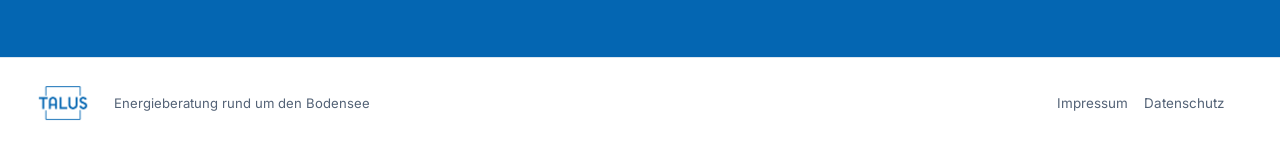
==== commit c48bbce7: "Add files via upload" ====
--- a/index.html
+++ b/index.html
@@ -8,6 +8,41 @@
   <link rel="preconnect" href="https://fonts.googleapis.com">
   <link rel="preconnect" href="https://fonts.gstatic.com" crossorigin>
   <link href="https://fonts.googleapis.com/css2?family=Inter:wght@400;500;600;700&family=Manrope:wght@600;700;800&display=swap" rel="stylesheet">
+  <meta property="og:title" content="TALUS Energieberatung | Bodensee · Hegau · Oberschwaben" />
+  <meta property="og:description" content="Energieberatung, iSFP, 3D-Gebäudemodell, Fachplanung und Baubegleitung rund um Bodensee, Hegau und Oberschwaben." />
+  <meta property="og:type" content="website" />
+  <meta property="og:locale" content="de_DE" />
+  <meta property="og:url" content="https://talus-eb.de/" />
+  <meta property="og:image" content="https://talus-eb.de/assets/talus-energieberatung-social.jpg" />
+  <meta property="og:image:width" content="1200" />
+  <meta property="og:image:height" content="630" />
+  <meta property="og:image:alt" content="TALUS Energieberatung – Bodensee, Hegau und Oberschwaben" />
+  <link rel="icon" href="favicon.ico" sizes="any" />
+  <link rel="icon" type="image/png" sizes="32x32" href="favicon-32x32.png" />
+  <link rel="apple-touch-icon" href="apple-touch-icon.png" />
+  <script type="application/ld+json">
+  {
+    "@context": "https://schema.org",
+    "@type": "ProfessionalService",
+    "name": "TALUS GmbH",
+    "alternateName": "TALUS Energieberatung",
+    "url": "https://talus-eb.de/",
+    "email": "info@talus-eb.de",
+    "telephone": "+49 7732 8023376",
+    "address": {
+      "@type": "PostalAddress",
+      "streetAddress": "Allensbacher Str. 32",
+      "postalCode": "78315",
+      "addressLocality": "Radolfzell",
+      "addressCountry": "DE"
+    },
+    "areaServed": [
+      {"@type": "Place", "name": "Bodensee"},
+      {"@type": "Place", "name": "Hegau"},
+      {"@type": "Place", "name": "Oberschwaben"}
+    ]
+  }
+  </script>
   <link rel="stylesheet" href="styles.css" />
   <script src="https://challenges.cloudflare.com/turnstile/v0/api.js" async defer></script>
 </head>
@@ -53,7 +88,7 @@
 
       <div class="hero-visual reveal visible">
         <div class="hero-compare hero-static" aria-label="Reales Gebäude und 3D-Gebäudemodell">
-          <img src="assets/hero-real-ecad.png" alt="TALUS digitale Gebäudeerfassung: reales Einfamilienhaus und 3D-Gebäudemodell" />
+          <img src="assets/hero-real-ecad.webp" alt="TALUS digitale Gebäudeerfassung: reales Einfamilienhaus und 3D-Gebäudemodell" />
         </div>
       </div>
     </div>
@@ -142,12 +177,12 @@
     <div class="container">
       <div class="section-head center reveal"><p class="eyebrow">Projekte</p><h2>Praxisbeispiele</h2><p class="lead-sm">Einblicke in reale Gebäude und die dazugehörigen digitalen 3D-Gebäudemodelle.</p></div>
       <div class="project-grid">
-        <article class="project-card"><div class="project-image"><img src="assets/1fam-real.jpg" alt="Einfamilienhaus"><span>EFH</span></div><div class="project-copy"><h3>EFH</h3><p>iSFP und Sanierungsplanung für Fenster, Heizung und oberste Geschossdecke.</p></div></article>
-        <article class="project-card"><div class="project-image"><img src="assets/2fam-real.jpg" alt="Zweifamilienhaus"><span>ZFH</span></div><div class="project-copy"><h3>ZFH</h3><p>iSFP und Sanierungsplanung für Fenster, WDVS und sommerlichen Wärmeschutz.</p></div></article>
-        <article class="project-card"><div class="project-image"><img src="assets/mfh-real.jpg" alt="Mehrfamilienhaus"><span>MFH</span></div><div class="project-copy"><h3>MFH</h3><p>iSFP und energetische Bewertung der Heizungsanlage.</p></div></article>
-        <article class="project-card"><div class="project-image"><img src="assets/fertigung-real.png" alt="Fertigungsgebäude"><span>FERTIGUNG</span></div><div class="project-copy"><h3>Fertigung</h3><p>3D-Gebäudemodell und Planung umfassender energetischer Sanierungsmaßnahmen.</p></div></article>
-        <article class="project-card"><div class="project-image"><img src="assets/buero-praxis-real.jpg" alt="Bürogebäude"><span>BÜRO</span></div><div class="project-copy"><h3>Bürogebäude</h3><p>3D-Gebäudemodell als Grundlage zur Bewertung möglicher Sanierungsmaßnahmen.</p></div></article>
-        <article class="project-card"><div class="project-image"><img src="assets/oeffentlich-real.png" alt="Öffentliches Gebäude"><span>ÖFFENTLICH</span></div><div class="project-copy"><h3>Öffentlich</h3><p>3D-Gebäudemodell zur Analyse und Bewertung energetischer Maßnahmen.</p></div></article>
+        <article class="project-card"><div class="project-image"><img src="assets/1fam-real.webp" alt="Einfamilienhaus" loading="lazy" decoding="async"><span>EFH</span></div><div class="project-copy"><h3>EFH</h3><p>iSFP und Sanierungsplanung für Fenster, Heizung und oberste Geschossdecke.</p></div></article>
+        <article class="project-card"><div class="project-image"><img src="assets/2fam-real.webp" alt="Zweifamilienhaus" loading="lazy" decoding="async"><span>ZFH</span></div><div class="project-copy"><h3>ZFH</h3><p>iSFP und Sanierungsplanung für Fenster, WDVS und sommerlichen Wärmeschutz.</p></div></article>
+        <article class="project-card"><div class="project-image"><img src="assets/mfh-real.webp" alt="Mehrfamilienhaus" loading="lazy" decoding="async"><span>MFH</span></div><div class="project-copy"><h3>MFH</h3><p>iSFP und energetische Bewertung der Heizungsanlage.</p></div></article>
+        <article class="project-card"><div class="project-image"><img src="assets/fertigung-real.webp" alt="Fertigungsgebäude" loading="lazy" decoding="async"><span>FERTIGUNG</span></div><div class="project-copy"><h3>Fertigung</h3><p>3D-Gebäudemodell und Planung umfassender energetischer Sanierungsmaßnahmen.</p></div></article>
+        <article class="project-card"><div class="project-image"><img src="assets/buero-praxis-real.webp" alt="Bürogebäude" loading="lazy" decoding="async"><span>BÜRO</span></div><div class="project-copy"><h3>Bürogebäude</h3><p>3D-Gebäudemodell als Grundlage zur Bewertung möglicher Sanierungsmaßnahmen.</p></div></article>
+        <article class="project-card"><div class="project-image"><img src="assets/oeffentlich-real.webp" alt="Öffentliches Gebäude" loading="lazy" decoding="async"><span>ÖFFENTLICH</span></div><div class="project-copy"><h3>Öffentlich</h3><p>3D-Gebäudemodell zur Analyse und Bewertung energetischer Maßnahmen.</p></div></article>
       </div>
     </div>
   </section>
@@ -159,8 +194,8 @@
         <button class="ecad-tab active" data-key="1fam">EFH</button><button class="ecad-tab" data-key="2fam">ZFH</button><button class="ecad-tab" data-key="mfh">MFH</button><button class="ecad-tab" data-key="fertigung">Fertigung</button><button class="ecad-tab" data-key="buero">Büro</button><button class="ecad-tab" data-key="oeffentlich">Öffentlich</button>
       </div>
       <div class="compare-frame" id="compareFrame">
-        <img id="realImage" class="compare-img base" src="assets/1fam-real.jpg" alt="Reales Gebäude" />
-        <div class="compare-overlay" id="compareOverlay"><img id="cadImage" class="compare-img" src="assets/1fam-ecad.png" alt="3D-Gebäudemodell" /></div>
+        <img id="realImage" class="compare-img base" src="assets/1fam-real.webp" alt="Reales Einfamilienhaus vor der digitalen Gebäudeerfassung" />
+        <div class="compare-overlay" id="compareOverlay"><img id="cadImage" class="compare-img" src="assets/1fam-ecad.webp" alt="Digitales 3D-Gebäudemodell eines Einfamilienhauses" /></div>
         <div class="compare-line" id="compareLine"><span>↔</span></div>
         <input class="compare-range" id="compareRange" type="range" min="0" max="100" value="50" aria-label="Vergleich Realbild und 3D-Gebäudemodell">
         <div class="compare-labels"><span>REAL</span><span>3D-MODELL</span></div>
@@ -170,7 +205,7 @@
 
   <section class="about section-pad" id="unser-ansatz">
     <div class="container split-grid">
-      <div class="about-visual reveal"><div class="abstract-plan blueprint-visual"><img src="assets/unser-ansatz-blaupause.png" alt="Technische Blaupause eines modernen Solarhauses"></div></div>
+      <div class="about-visual reveal"><div class="abstract-plan blueprint-visual"><img src="assets/unser-ansatz-blaupause.webp" alt="Technische Blaupause eines modernen Solarhauses" loading="lazy" decoding="async"></div></div>
       <div class="reveal"><p class="eyebrow">Unser Ansatz</p><h2>Technisch verstehen. Fundiert entscheiden.</h2><p class="lead-sm">TALUS verbindet digitale Gebäudeerfassung, energetische Berechnung und unabhängige Fachplanung. So entsteht eine belastbare Grundlage für Sanierungsentscheidungen – nachvollziehbar, herstellerneutral und mit Blick auf das Gebäude als Ganzes.</p><div class="credential-grid"><p class="eyebrow">Unabhängig - Technisch fundiert - Praxisnah</p></div></div>
     </div>
   </section>
--- a/styles.css
+++ b/styles.css
@@ -13,7 +13,7 @@
 .contact{background:var(--blue);color:#fff}.contact-grid{display:grid;grid-template-columns:.88fr 1.12fr;gap:70px}.contact-copy p:not(.eyebrow):not(.placeholder-note){color:#d5e9f7;margin-top:18px}.contact-badges{display:flex;gap:8px;flex-wrap:wrap;margin:24px 0}.contact-badges span{border:1px solid rgba(255,255,255,.35);border-radius:999px;padding:6px 10px;font-size:.8rem}.placeholder-note{font-size:.76rem;color:#c9e2f3;margin-top:10px}.contact-form{background:#fff;color:var(--ink);border-radius:18px;padding:28px}.field-row{display:grid;grid-template-columns:1fr 1fr;gap:14px}.contact-form label{display:grid;gap:7px;font-size:.86rem;font-weight:600;margin-bottom:14px}.contact-form input,.contact-form select,.contact-form textarea{width:100%;border:1px solid var(--line);border-radius:8px;padding:11px 12px}.form-msg{font-size:.82rem;color:var(--muted)}
 .footer{padding:26px 0;border-top:1px solid var(--line)}.footer-grid{display:grid;grid-template-columns:1fr auto auto;align-items:center;gap:24px}.footer-brand img{width:62px;height:38px}.footer-brand span{font-size:.82rem;color:var(--muted)}.footer p,.footer-links{font-size:.84rem;color:var(--muted)}.footer-links{display:flex;gap:16px}
 .reveal{opacity:0;transform:translateY(18px);transition:.6s ease}.reveal.visible{opacity:1;transform:none}
-@media(max-width:1150px){.nav-wrap{gap:16px}.brand{gap:12px}.brand img{width:112px;height:70px}.brand-copy strong{font-size:1rem}.brand-copy small{font-size:.82rem}.nav{gap:12px;font-size:.82rem}.hero-grid{grid-template-columns:1fr 1.15fr}.hero-compare{height:560px}.service-grid{grid-template-columns:repeat(3,1fr)}.benefit-grid{grid-template-columns:repeat(2,1fr)}.benefit-item:nth-child(2){border-right:0}.benefit-item{border-bottom:1px solid #d7e4ef}}
+@media(max-width:1150px){.nav-wrap{gap:12px}.brand{gap:10px}.brand img{width:100px;height:64px}.brand-copy strong{font-size:.92rem}.brand-copy small{font-size:.72rem}.nav{gap:9px;font-size:.76rem}.hero-grid{grid-template-columns:1fr 1.15fr}.hero-compare{height:560px}.service-grid{grid-template-columns:repeat(3,1fr)}.benefit-grid{grid-template-columns:repeat(2,1fr)}.benefit-item:nth-child(2){border-right:0}.benefit-item{border-bottom:1px solid #d7e4ef}}
 @media(max-width:900px){.container{width:min(100% - 32px,1420px)}.nav-toggle{display:block}.nav{display:none;position:absolute;top:112px;left:0;right:0;background:#fff;padding:18px 24px;flex-direction:column;align-items:flex-start;border-bottom:1px solid var(--line)}.nav.open{display:flex}.hero-grid,.split-grid,.contact-grid{grid-template-columns:1fr}.hero-compare{height:520px}.service-grid{grid-template-columns:repeat(2,1fr)}.project-grid{grid-template-columns:1fr}.trust-band-grid{grid-template-columns:repeat(2,1fr)}}
 @media(max-width:620px){.container{width:min(100% - 24px,1420px)}.section-pad{padding:66px 0}.nav-wrap{min-height:84px}.nav{top:84px}.brand img{width:92px;height:56px}.brand-copy{display:none}.hero{padding-top:30px}.hero-compare{height:390px}.hero-grid{gap:34px}.hero-cad-half img{transform:translateX(10%) scale(1.02)}.trust-row{flex-wrap:wrap;gap:12px}.trust-row span{border-right:0;padding:0}.benefit-grid,.service-grid,.trust-band-grid{grid-template-columns:1fr}.benefit-item{border-right:0}.step-strip{grid-template-columns:repeat(2,1fr)}.field-row{grid-template-columns:1fr}.footer-grid{grid-template-columns:1fr}.project-image{aspect-ratio:16/9}}
 
@@ -192,3 +192,19 @@
   font-size:.96rem;
   line-height:1.65;
 }
+
+/* V17.7 – FAQ iPhone Querformat / iPad Pro Hochformat */
+@media (orientation: landscape) and (max-height: 500px){
+  .faq-item p{
+    -webkit-text-size-adjust:100%;
+    text-size-adjust:100%;
+    font-size:.96rem;
+  }
+}
+
+/* V17.8 – Verbands-/Behördenlogos im Hochformat kompakt halten */
+@media (orientation: portrait) and (max-width: 900px){
+  .trust-logos{
+    grid-template-columns:repeat(4,minmax(0,1fr));
+  }
+}
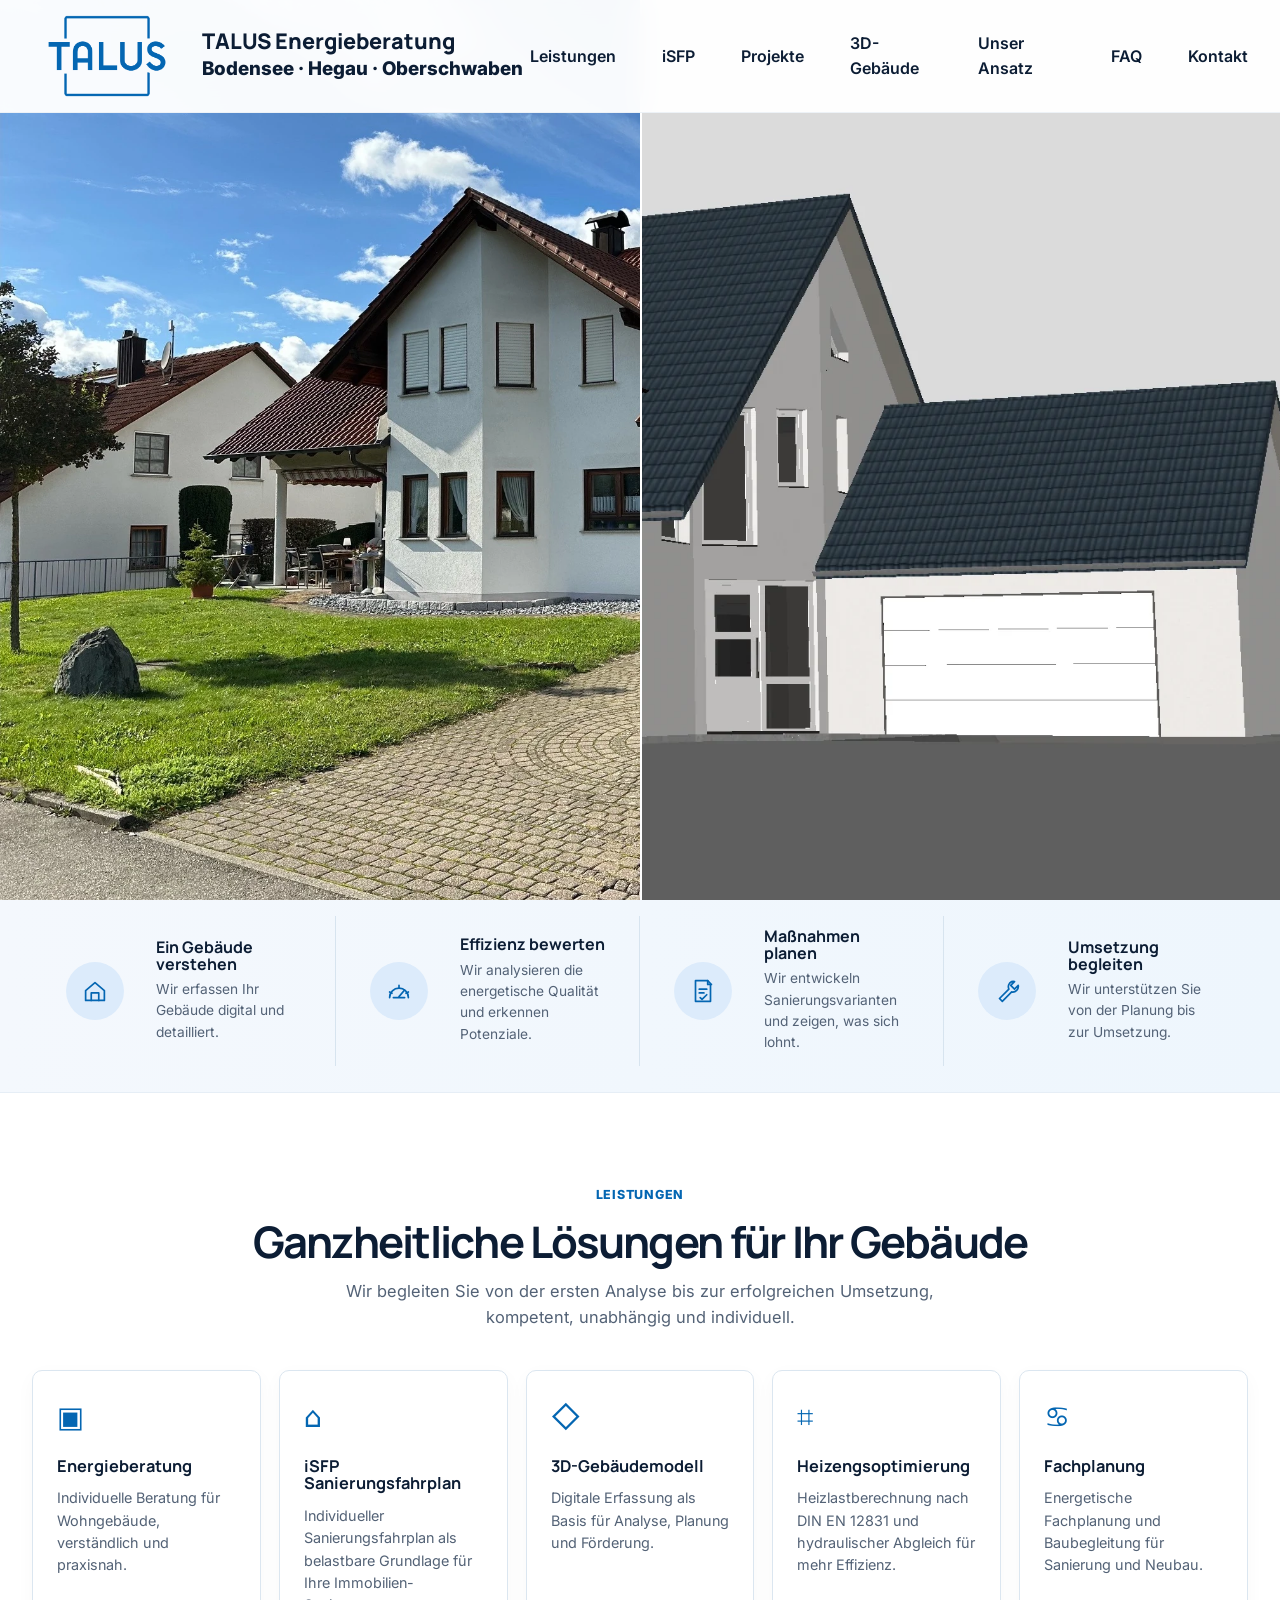
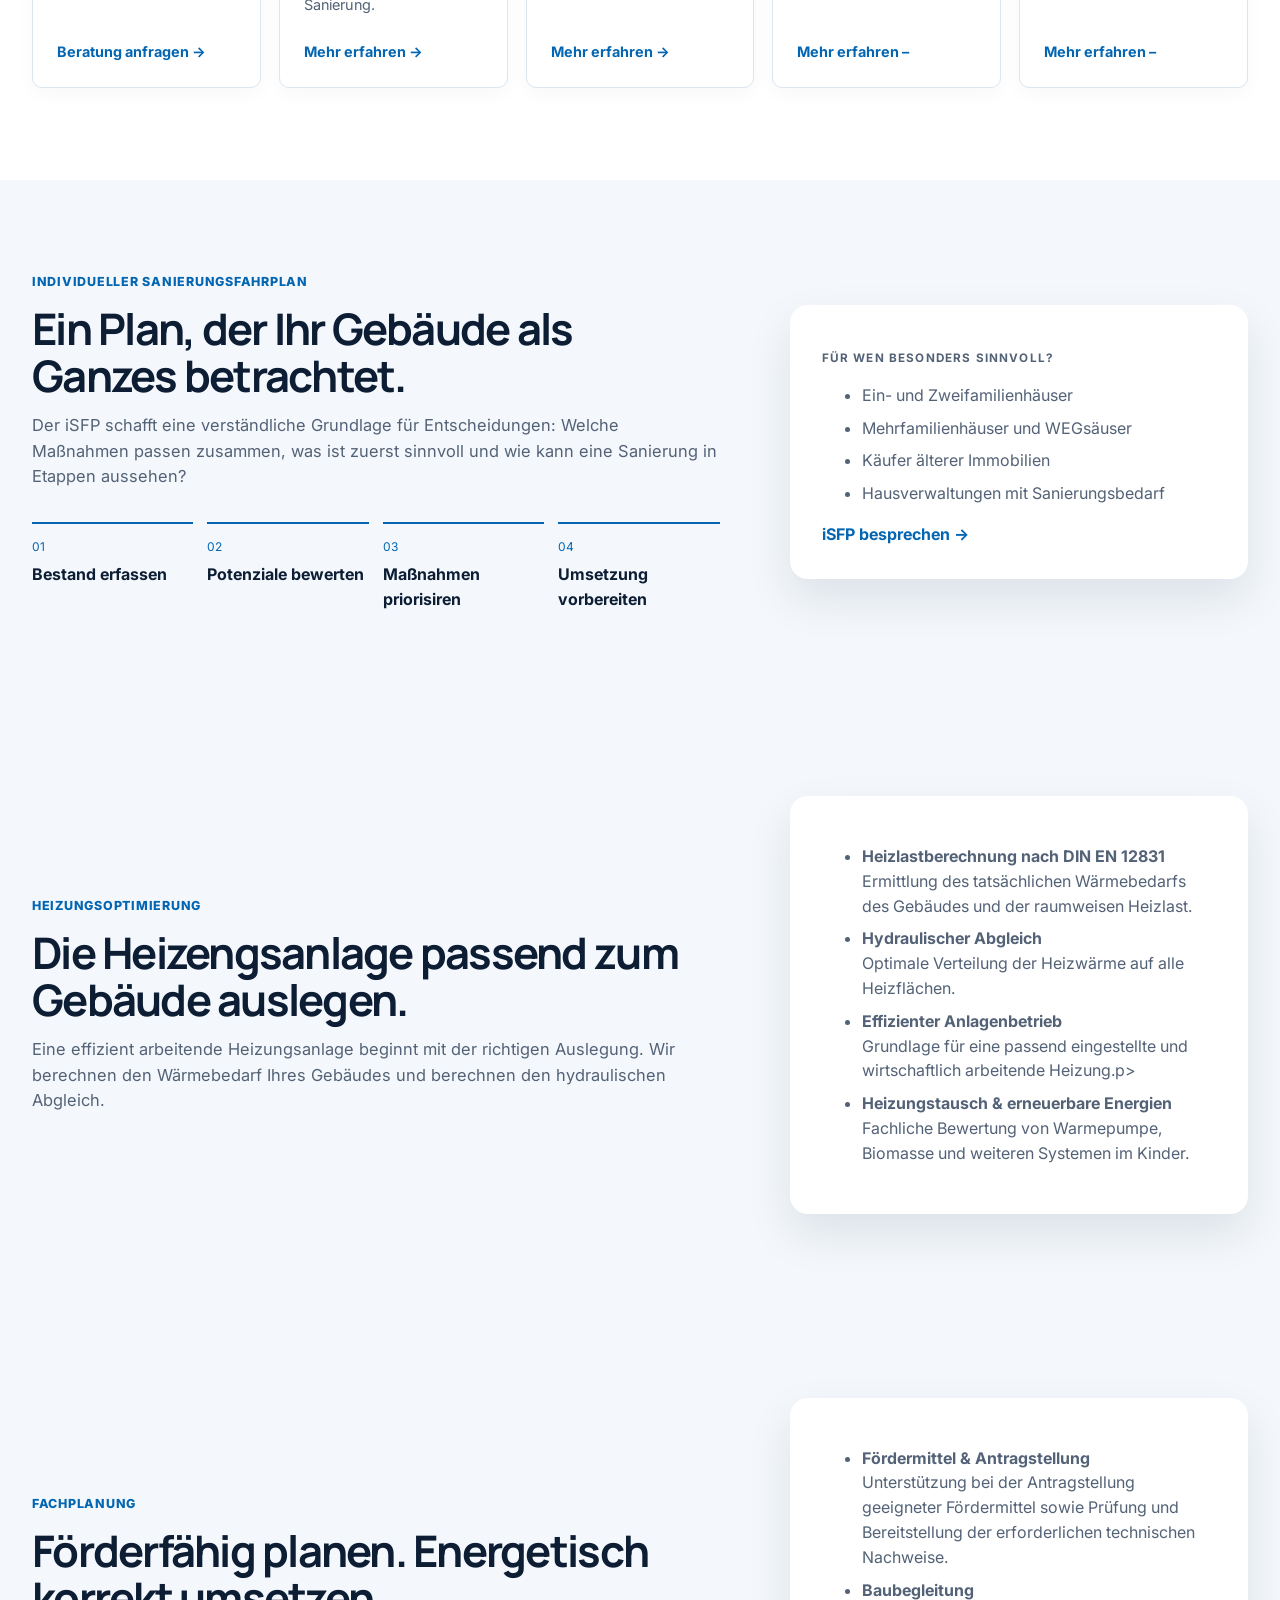
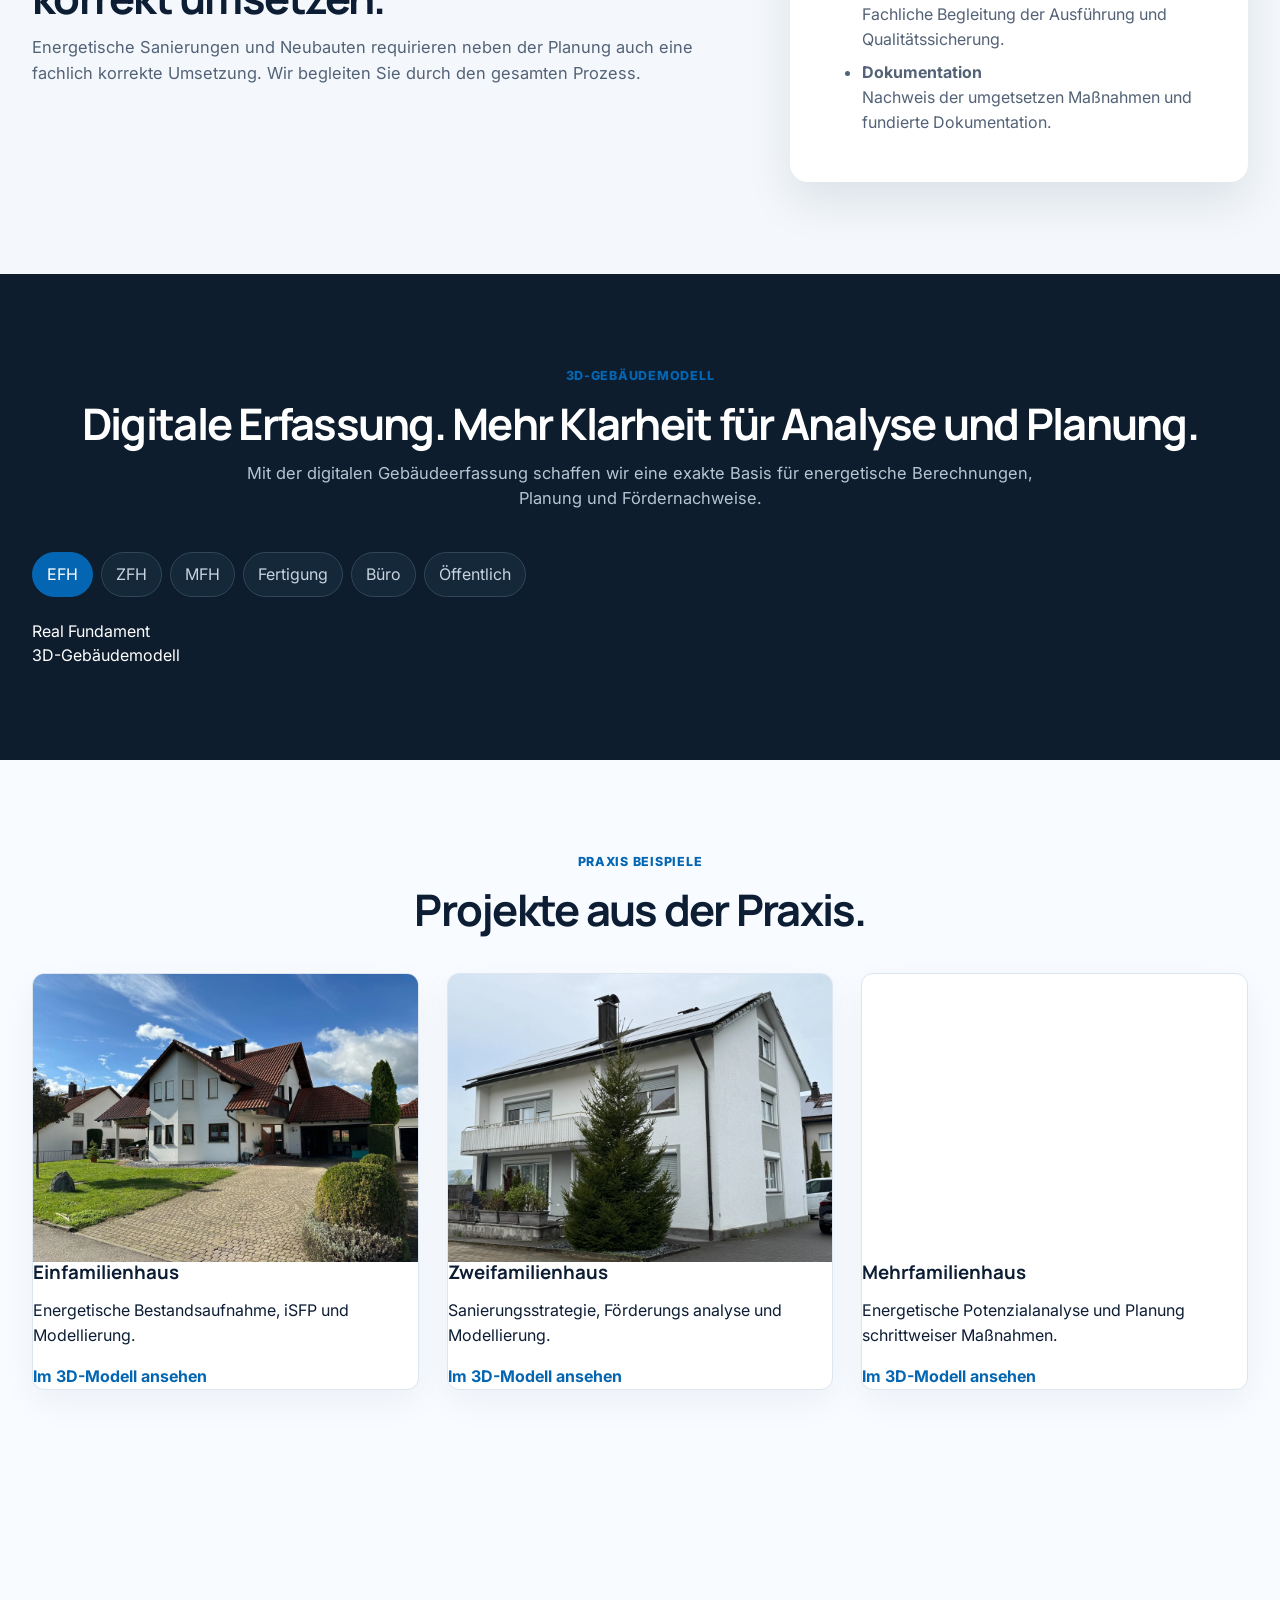
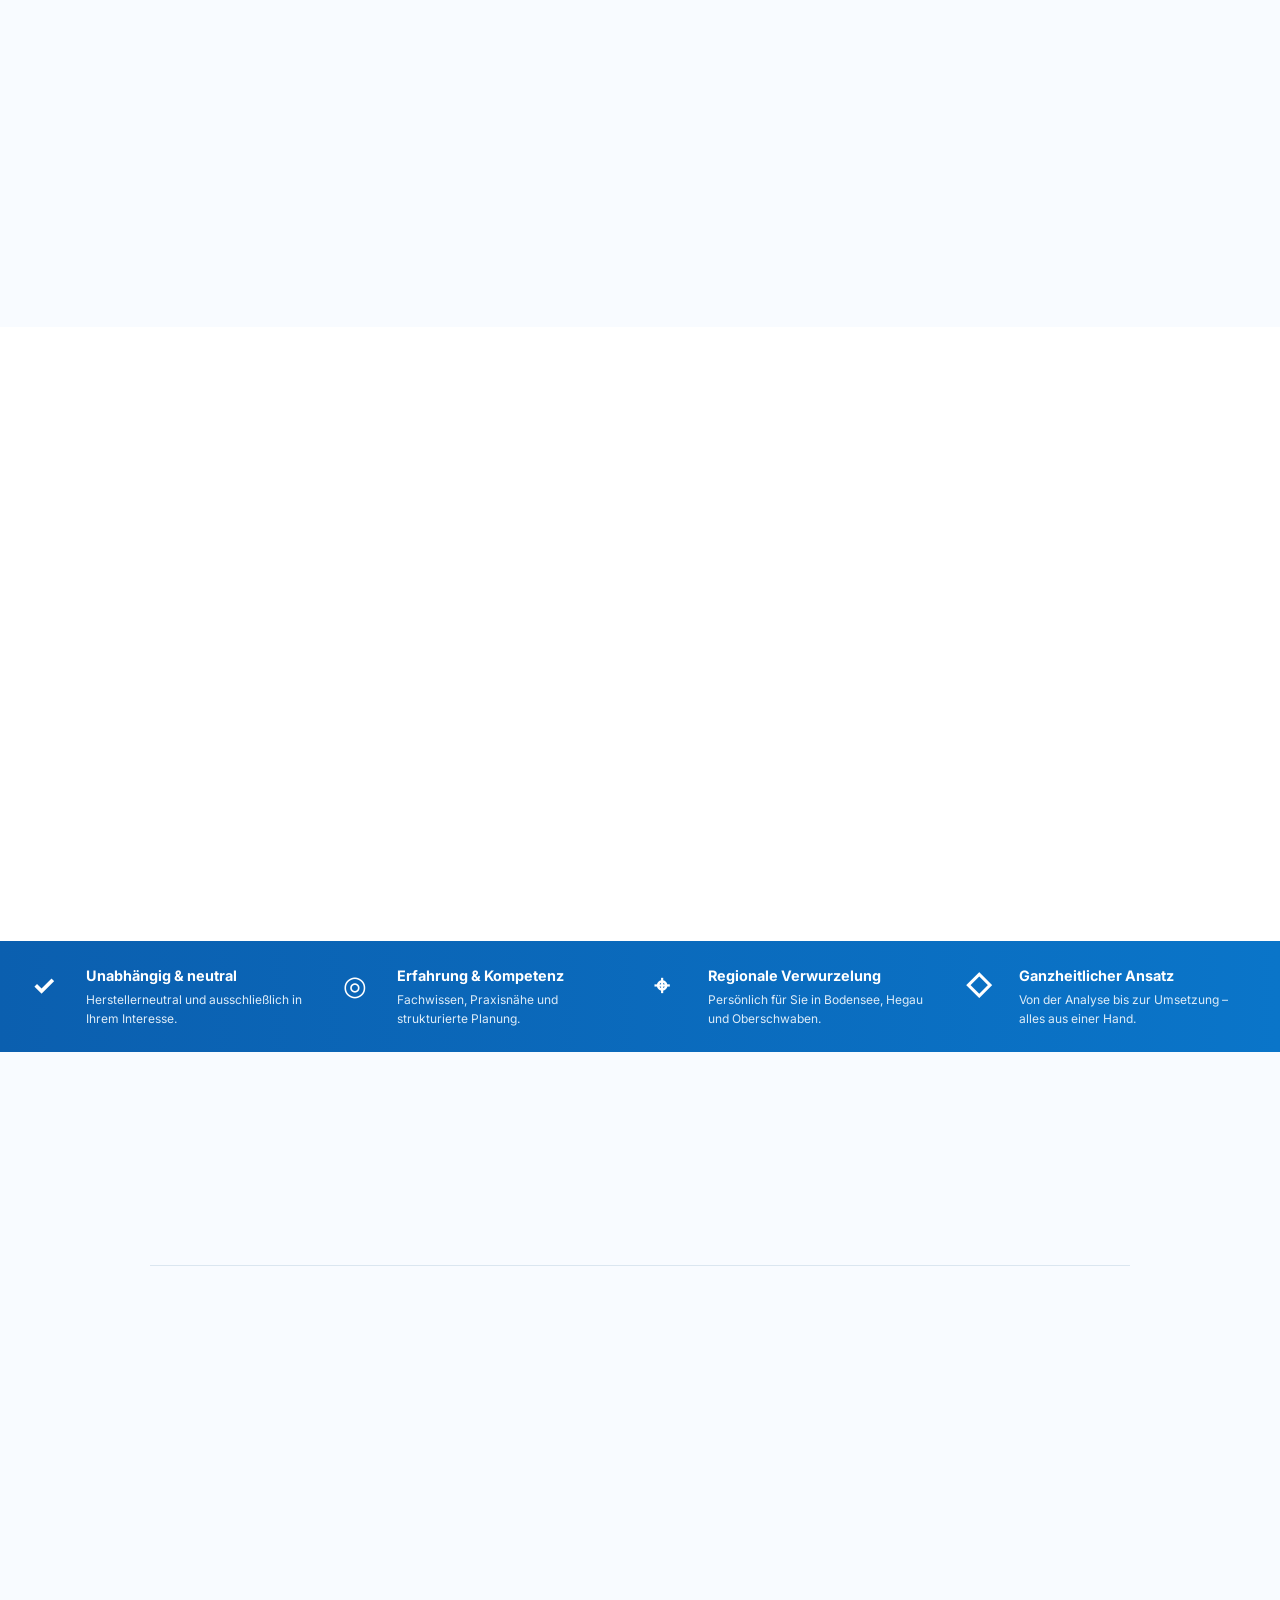
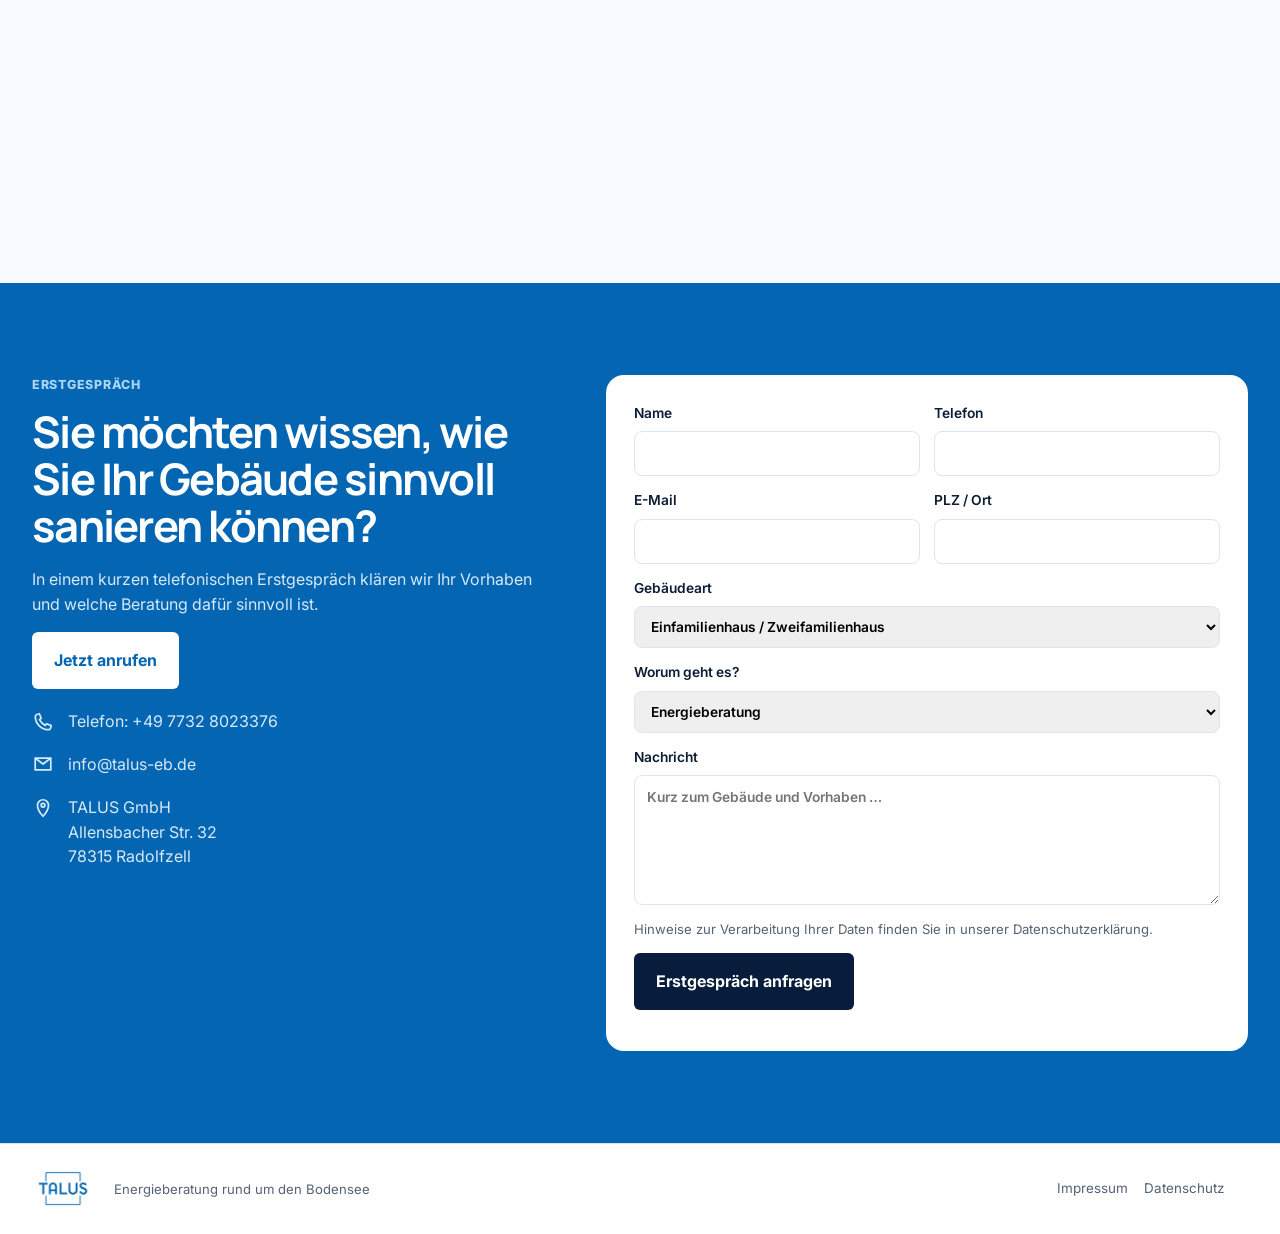
==== commit ee026f6f: "Sync V18.2: productive contact form and Turnstile" ====
--- a/index.html
+++ b/index.html
@@ -114,8 +114,8 @@
         <article class="service-card reveal"><div class="card-icon">▣</div><h3>Energieberatung</h3><p>Individuelle Beratung für Wohngebäude, verständlich und praxisnah.</p><a href="#anfrageformular">Beratung anfragen →</a></article>
         <article class="service-card reveal"><div class="card-icon">⌂</div><h3>iSFP<br>Sanierungsfahrplan</h3><p>Individueller Sanierungsfahrplan als belastbare Grundlage für Ihre Immobilien-Sanierung.</p><a href="#isfp">Mehr erfahren →</a></article>
         <article class="service-card reveal"><div class="card-icon">◇</div><h3>3D-Gebäudemodell</h3><p>Digitale Erfassung als Basis für Analyse, Planung und Förderung.</p><a href="#ecad">Mehr erfahren →</a></article>
-        <article class="service-card reveal"><div class="card-icon">⌗</div><h3>Heizungsoptimierung</h3><p>Heizlastberechnung nach<br>DIN EN 12831 und hydraulischer Abgleich für mehr Effizienz.</p><a href="#heizungsoptimierung">Mehr erfahren →</a></article>
-        <article class="service-card reveal"><div class="card-icon">♙</div><h3>Fachplanung</h3><p>Energetische Fachplanung und Baubegleitung für Sanierung und Neubau.</p><a href="#fachplanung">Mehr erfahren →</a></article>
+        <article class="service-card reveal"><div class="card-icon">⌗</div><h3>Heizengsoptimierung</h3><p>Heizlastberechnung nach <br>DIN EN 12831 und hydraulischer Abgleich für mehr Effizienz.</p><a href="#heizungsoptimierung">Mehr erfahren –</a></article>
+        <article class="service-card reveal"><div class="card-icon">♋</div><h3>Fachplanung</h3><p>Energetische Fachplanung und Baubegleitung für Sanierung und Neubau.</p><a href="#fachplanung">Mehr erfahren –</a></article>
       </div>
     </div>
   </section>
@@ -129,11 +129,11 @@
         <div class="step-strip">
           <div><span>01</span><b>Bestand erfassen</b></div>
           <div><span>02</span><b>Potenziale bewerten</b></div>
-          <div><span>03</span><b>Maßnahmen priorisieren</b></div>
+          <div><span>03</span><b>Maßnahmen priorisiren</b></div>
           <div><span>04</span><b>Umsetzung vorbereiten</b></div>
         </div>
       </div>
-      <aside class="info-panel reveal"><p class="mini-label">Für wen besonders sinnvoll?</p><ul><li>Ein- und Zweifamilienhäuser</li><li>Mehrfamilienhäuser und WEGs</li><li>Käufer älterer Immobilien</li><li>Hausverwaltungen mit Sanierungsbedarf</li></ul><a class="text-link" href="#kontakt">iSFP besprechen →</a></aside>
+      <aside class="info-panel reveal"><p class="mini-label">Für wen besonders sinnvoll?</p><ul><li>Ein- und Zweifamilienhäuser</li><li>Mehrfamilienhäuser und WEGsäuser</li><li>Käufer älterer Immobilien</li><li>Hausverwaltungen mit Sanierungsbedarf</li></ul><a class="text-link" href="#kontakt">iSFP besprechen →</a></aside>
     </div>
   </section>
 
@@ -141,64 +141,76 @@
     <div class="container split-grid">
       <div class="reveal">
         <p class="eyebrow">Heizungsoptimierung</p>
-        <h2>Die Heizungsanlage passend zum Gebäude auslegen.</h2>
+        <h2>Die Heizengsanlage passend zum Gebäude auslegen.</h2>
         <p class="lead-sm">Eine effizient arbeitende Heizungsanlage beginnt mit der richtigen Auslegung. Wir berechnen den Wärmebedarf Ihres Gebäudes und berechnen den hydraulischen Abgleich.</p>
       </div>
       <aside class="info-panel reveal">
         <ul>
           <li><strong>Heizlastberechnung nach DIN EN 12831</strong><br>Ermittlung des tatsächlichen Wärmebedarfs des Gebäudes und der raumweisen Heizlast.</li>
           <li><strong>Hydraulischer Abgleich</strong><br>Optimale Verteilung der Heizwärme auf alle Heizflächen.</li>
-          <li><strong>Effizienter Anlagenbetrieb</strong><br>Grundlage für eine passend eingestellte und wirtschaftlich arbeitende Heizungsanlage.</li>
-          <li><strong>Heizungstausch &amp; erneuerbare Energien</strong><br>Wir beraten herstellerneutral zum Heizungstausch und bewerten, welche erneuerbare Wärmeversorgung technisch und energetisch zu Ihrem Gebäude passt.</li>
+          <li><strong>Effizienter Anlagenbetrieb</strong><br>Grundlage für eine passend eingestellte und wirtschaftlich arbeitende Heizung.p>
+          <li><strong>Heizungstausch &amp; erneuerbare Energien</strong><br>Fachliche Bewertung von Warmepumpe, Biomasse und weiteren Systemen im Kinder.</li>
         </ul>
       </aside>
     </div>
   </section>
 
-  <section class="section-pad" id="fachplanung">
+  <section class="isfp section-pad" id="fachplanung">
     <div class="container split-grid">
       <div class="reveal">
-        <p class="eyebrow">Fachplanung &amp; Baubegleitung</p>
+        <p class="eyebrow">Fachplanung</p>
         <h2>Förderfähig planen. Energetisch korrekt umsetzen.</h2>
-        <p class="lead-sm">Vor Beginn der Maßnahmen prüfen und planen wir die energetischen Anforderungen und legen die relevanten Maßnahmen förderfähig aus. Während der Umsetzung kontrollieren wir vor Ort, ob die Arbeiten energetisch fachgerecht ausgeführt werden.</p>
+        <p class="lead-sm">Energetische Sanierungen und Neubauten requirieren neben der Planung auch eine fachlich korrekte Umsetzung. Wir begleiten Sie durch den gesamten Prozess.</p>
       </div>
       <aside class="info-panel reveal">
         <ul>
-          <li><strong>Förderfähigkeit vor Baubeginn</strong><br>Prüfung der geplanten Maßnahmen auf die technischen Anforderungen der jeweiligen Förderung.</li>
-          <li><strong>Energetische Fachplanung</strong><br>Auslegung und Abstimmung der energetisch relevanten Bauteile und Details vor der Ausführung.</li>
-          <li><strong>Baubegleitung vor Ort</strong><br>Kontrolle der energetisch korrekten Umsetzung während der Maßnahme.</li>
           <li><strong>Fördermittel &amp; Antragstellung</strong><br>Unterstützung bei der Antragstellung geeigneter Fördermittel sowie Prüfung und Bereitstellung der erforderlichen technischen Nachweise.</li>
+          <li><strong>Baubegleitung</strong><br>Fachliche Begleitung der Ausführung und Qualitätssicherung.</li>
+          <li><strong>Dokumentation</strong><br>Nachweis der umgetsetzen Maßnahmen und fundierte Dokumentation.</li>
         </ul>
       </aside>
     </div>
   </section>
 
+  <section class="ecad section-pad" id="ecad">
+    <div class="container">
+      <div class="section-head center reveal">
+        <p class="eyebrow">3D-Gebäudemodell</p>
+        <h2>Digitale Erfassung. Mehr Klarheit für Analyse und Planung.</h2>
+        <p class="lead-sm">Mit der digitalen Gebäudeerfassung schaffen wir eine exakte Basis für energetische Berechnungen, Planung und Fördernachweise.</p>
+      </div>
+      <div class="ecad-tabs reveal">
+        <button class="ecad-tab active" data-key="1fam">EFH</button>
+        <button class="ecad-tab" data-key="2fam">ZFH</button>
+        <button class="ecad-tab" data-key="mfh">MFH</button>
+        <button class="ecad-tab" data-key="fertigung">Fertigung</button>
+        <button class="ecad-tab" data-key="buero">Büro</button>
+        <button class="ecad-tab" data-key="oeffentlich">Öffentlich</button>
+      </div>
+      <div class="ecad-frame reveal" id="compareFrame" data-key="1fam">
+        <div class="compare-label" real">Real Fundament</div>
+        <div class="compare-label cad">3D-Gebäudemodell</div>
+        <img id="realImage" class="compare-img base" src="assets/1fam-real.webp" alt="Reales Einfamilienhaus vor der digitalen Gebäudeerfassung" />
+        <div class="compare-overlay" id="compareOverlay"><img id="cadImage" class="compare-img" src="assets/1fam-ecad.webp" alt="Digitales 3D-Gebäudemodell eines Einfamilienhauses" /></div>
+        <div class="compare-line" id="compareLine"></div>
+        <input id="compareRange" class="compare-range" type="range" min="0" max="100" value="50" aria-label="Vergleich zwischen realem Bild und 3D-Gebäudemodell">
+      </div>
+    </div>
+  </section>
+
   <section class="projects section-pad" id="projekte">
     <div class="container">
-      <div class="section-head center reveal"><p class="eyebrow">Projekte</p><h2>Praxisbeispiele</h2><p class="lead-sm">Einblicke in reale Gebäude und die dazugehörigen digitalen 3D-Gebäudemodelle.</p></div>
+      <div class="section-head center reveal">
+        <p class="eyebrow">Praxis beispiele</p>
+        <h2>Projekte aus der Praxis.</h2>
+      </div>
       <div class="project-grid">
-        <article class="project-card"><div class="project-image"><img src="assets/1fam-real.webp" alt="Einfamilienhaus" loading="lazy" decoding="async"><span>EFH</span></div><div class="project-copy"><h3>EFH</h3><p>iSFP und Sanierungsplanung für Fenster, Heizung und oberste Geschossdecke.</p></div></article>
-        <article class="project-card"><div class="project-image"><img src="assets/2fam-real.webp" alt="Zweifamilienhaus" loading="lazy" decoding="async"><span>ZFH</span></div><div class="project-copy"><h3>ZFH</h3><p>iSFP und Sanierungsplanung für Fenster, WDVS und sommerlichen Wärmeschutz.</p></div></article>
-        <article class="project-card"><div class="project-image"><img src="assets/mfh-real.webp" alt="Mehrfamilienhaus" loading="lazy" decoding="async"><span>MFH</span></div><div class="project-copy"><h3>MFH</h3><p>iSFP und energetische Bewertung der Heizungsanlage.</p></div></article>
-        <article class="project-card"><div class="project-image"><img src="assets/fertigung-real.webp" alt="Fertigungsgebäude" loading="lazy" decoding="async"><span>FERTIGUNG</span></div><div class="project-copy"><h3>Fertigung</h3><p>3D-Gebäudemodell und Planung umfassender energetischer Sanierungsmaßnahmen.</p></div></article>
-        <article class="project-card"><div class="project-image"><img src="assets/buero-praxis-real.webp" alt="Bürogebäude" loading="lazy" decoding="async"><span>BÜRO</span></div><div class="project-copy"><h3>Bürogebäude</h3><p>3D-Gebäudemodell als Grundlage zur Bewertung möglicher Sanierungsmaßnahmen.</p></div></article>
-        <article class="project-card"><div class="project-image"><img src="assets/oeffentlich-real.webp" alt="Öffentliches Gebäude" loading="lazy" decoding="async"><span>ÖFFENTLICH</span></div><div class="project-copy"><h3>Öffentlich</h3><p>3D-Gebäudemodell zur Analyse und Bewertung energetischer Maßnahmen.</p></div></article>
-      </div>
-    </div>
-  </section>
-
-  <section class="ecad section-pad" id="ecad">
-    <div class="container">
-      <div class="section-head reveal"><p class="eyebrow light">3D-Gebäudemodell</p><h2>Vom realen Gebäude zum digitalen Modell.</h2><p class="lead-sm">Wählen Sie einen Gebäudetyp und bewegen Sie den Regler – so wird aus dem realen Bestand das digitale 3D-Gebäudemodell.</p></div>
-      <div class="ecad-tabs" role="tablist" aria-label="Gebäudetyp auswählen">
-        <button class="ecad-tab active" data-key="1fam">EFH</button><button class="ecad-tab" data-key="2fam">ZFH</button><button class="ecad-tab" data-key="mfh">MFH</button><button class="ecad-tab" data-key="fertigung">Fertigung</button><button class="ecad-tab" data-key="buero">Büro</button><button class="ecad-tab" data-key="oeffentlich">Öffentlich</button>
-      </div>
-      <div class="compare-frame" id="compareFrame">
-        <img id="realImage" class="compare-img base" src="assets/1fam-real.webp" alt="Reales Einfamilienhaus vor der digitalen Gebäudeerfassung" />
-        <div class="compare-overlay" id="compareOverlay"><img id="cadImage" class="compare-img" src="assets/1fam-ecad.webp" alt="Digitales 3D-Gebäudemodell eines Einfamilienhauses" /></div>
-        <div class="compare-line" id="compareLine"><span>↔</span></div>
-        <input class="compare-range" id="compareRange" type="range" min="0" max="100" value="50" aria-label="Vergleich Realbild und 3D-Gebäudemodell">
-        <div class="compare-labels"><span>REAL</span><span>3D-MODELL</span></div>
+        <article class="project-card reveal"><img src="assets/1fam-real.webp" alt="Einfamilienhaus" loading="lazy" decoding="async"><div><h3>Einfamilienhaus</h3><p>Energetische Bestandsaufnahme, iSFP und Modellierung.</p><button class="project-open" data-key="1fam">Im 3D-Modell ansehen</button></div></article>
+        <article class="project-card reveal"><img src="assets/2fam-real.webp" alt="Zweifamilienhaus" loading="lazy" decoding="async"><div><h3>Zweifamilienhaus</h3><p>Sanierungsstrategie, Förderungs analyse und Modellierung.</p><button class="project-open" data-key="2fam">Im 3D-Modell ansehen</button></div></article>
+        <article class="project-card reveal"><img src="assets/mfh-real.webp" alt="Mehrfamilienhaus" loading="lazy" decoding="async"><div><h3>Mehrfamilienhaus</h3><p>Energetische Potenzialanalyse und Planung schrittweiser Maßnahmen.</p><button class="project-open" data-key="mfh">Im 3D-Modell ansehen</button></div></article>
+        <article class="project-card reveal"><img src="assets/fertigung-real.webp" alt="Fertigungsgebäude" loading="lazy" decoding="async"><div><h3>Fertigungsgebäude</h3><p>Analyse von Heizlas, Verlusten und optimierter Technik.</p><button class="project-open" data-key="fertigung">Im 3D-Modell ansehen</button></div></article>
+        <article class="project-card reveal"><img src="assets/buero-praxis-real.webp" alt="Bürogebäude" loading="lazy" decoding="async"><div><h3>Bürogebäude</h3><p>Heizlast, Systemabstimmung und energetische Fachplanung.</p><button class="project-open" data-key="buero">Im 3D-Modell ansehen</button></div></article>
+        <article class="project-card reveal"><img src="assets/oeffentlich-real.webp" alt="Öffentliches Gebäude" loading="lazy" decoding="async"><div><h3>Öffentliches Gebäude</h3><p>Fachplanung von Ganzheitliche Verwung und Technik.</p><button class="project-open" data-key="oeffentlich">Im 3D-Modell ansehen</button></div></article>
       </div>
     </div>
   </section>
@@ -281,14 +293,14 @@
     <span>TALUS GmbH<br>Allensbacher Str. 32<br>78315 Radolfzell</span>
   </div>
 </div></div>
-      <form class="contact-form reveal" id="anfrageformular" data-recipient="info@talus-eb.de" onsubmit="event.preventDefault();document.getElementById('formMsg').textContent='Danke! In diesem Prototyp wird noch keine Nachricht versendet.';">
-        <div class="field-row"><label>Name<input type="text" required></label><label>Telefon<input type="tel" required></label></div>
-        <div class="field-row"><label>E-Mail<input type="email" required></label><label>PLZ / Ort<input type="text"></label></div>
-        <label>Gebäudeart<select><option>Einfamilienhaus / Zweifamilienhaus</option><option>Mehrfamilienhaus</option><option>Nichtwohngebäude</option></select></label>
-        <label>Worum geht es?<select><option>Energieberatung</option><option>iSFP / Sanierungsfahrplan</option><option>Sanierung / Baubegleitung</option><option>3D-Gebäudemodell</option><option>Heizung / Heizlast / hydr. Abgleich</option><option>Sonstiges</option></select></label>
-        <label>Nachricht<textarea rows="5" placeholder="Kurz zum Gebäude und Vorhaben …"></textarea></label>
+      <form class="contact-form reveal" id="anfrageformular" action="send-form.php" method="post">
+        <div class="field-row"><label>Name<input type="text" name="name" autocomplete="name" maxlength="120" required></label><label>Telefon<input type="tel" name="telefon" autocomplete="tel" maxlength="60" required></label></div>
+        <div class="field-row"><label>E-Mail<input type="email" name="email" autocomplete="email" maxlength="160" required></label><label>PLZ / Ort<input type="text" name="ort" autocomplete="postal-code" maxlength="120"></label></div>
+        <label>Gebäudeart<select name="gebaeudeart"><option>Einfamilienhaus / Zweifamilienhaus</option><option>Mehrfamilienhaus</option><option>Nichtwohngebäude</option></select></label>
+        <label>Worum geht es?<select name="thema"><option>Energieberatung</option><option>iSFP / Sanierungsfahrplan</option><option>Sanierung / Baubegleitung</option><option>3D-Gebäudemodell</option><option>Heizung / Heizlast / hydr. Abgleich</option><option>Sonstiges</option></select></label>
+        <label>Nachricht<textarea name="nachricht" rows="5" maxlength="4000" placeholder="Kurz zum Gebäude und Vorhaben …"></textarea></label>
         <p class="form-msg">Hinweise zur Verarbeitung Ihrer Daten finden Sie in unserer <a href="datenschutz.html">Datenschutzerklärung</a>.</p>
-        <div class="cf-turnstile" data-sitekey="1x00000000000000000000AA"></div>
+        <div class="cf-turnstile" data-sitekey="0x4AAAAAAETtpcL-kAU3OXK6" data-size="flexible" data-action="kontaktformular"></div>
         <button class="btn btn-dark" type="submit">Erstgespräch anfragen</button><p id="formMsg" class="form-msg" aria-live="polite"></p>
       </form>
     </div>
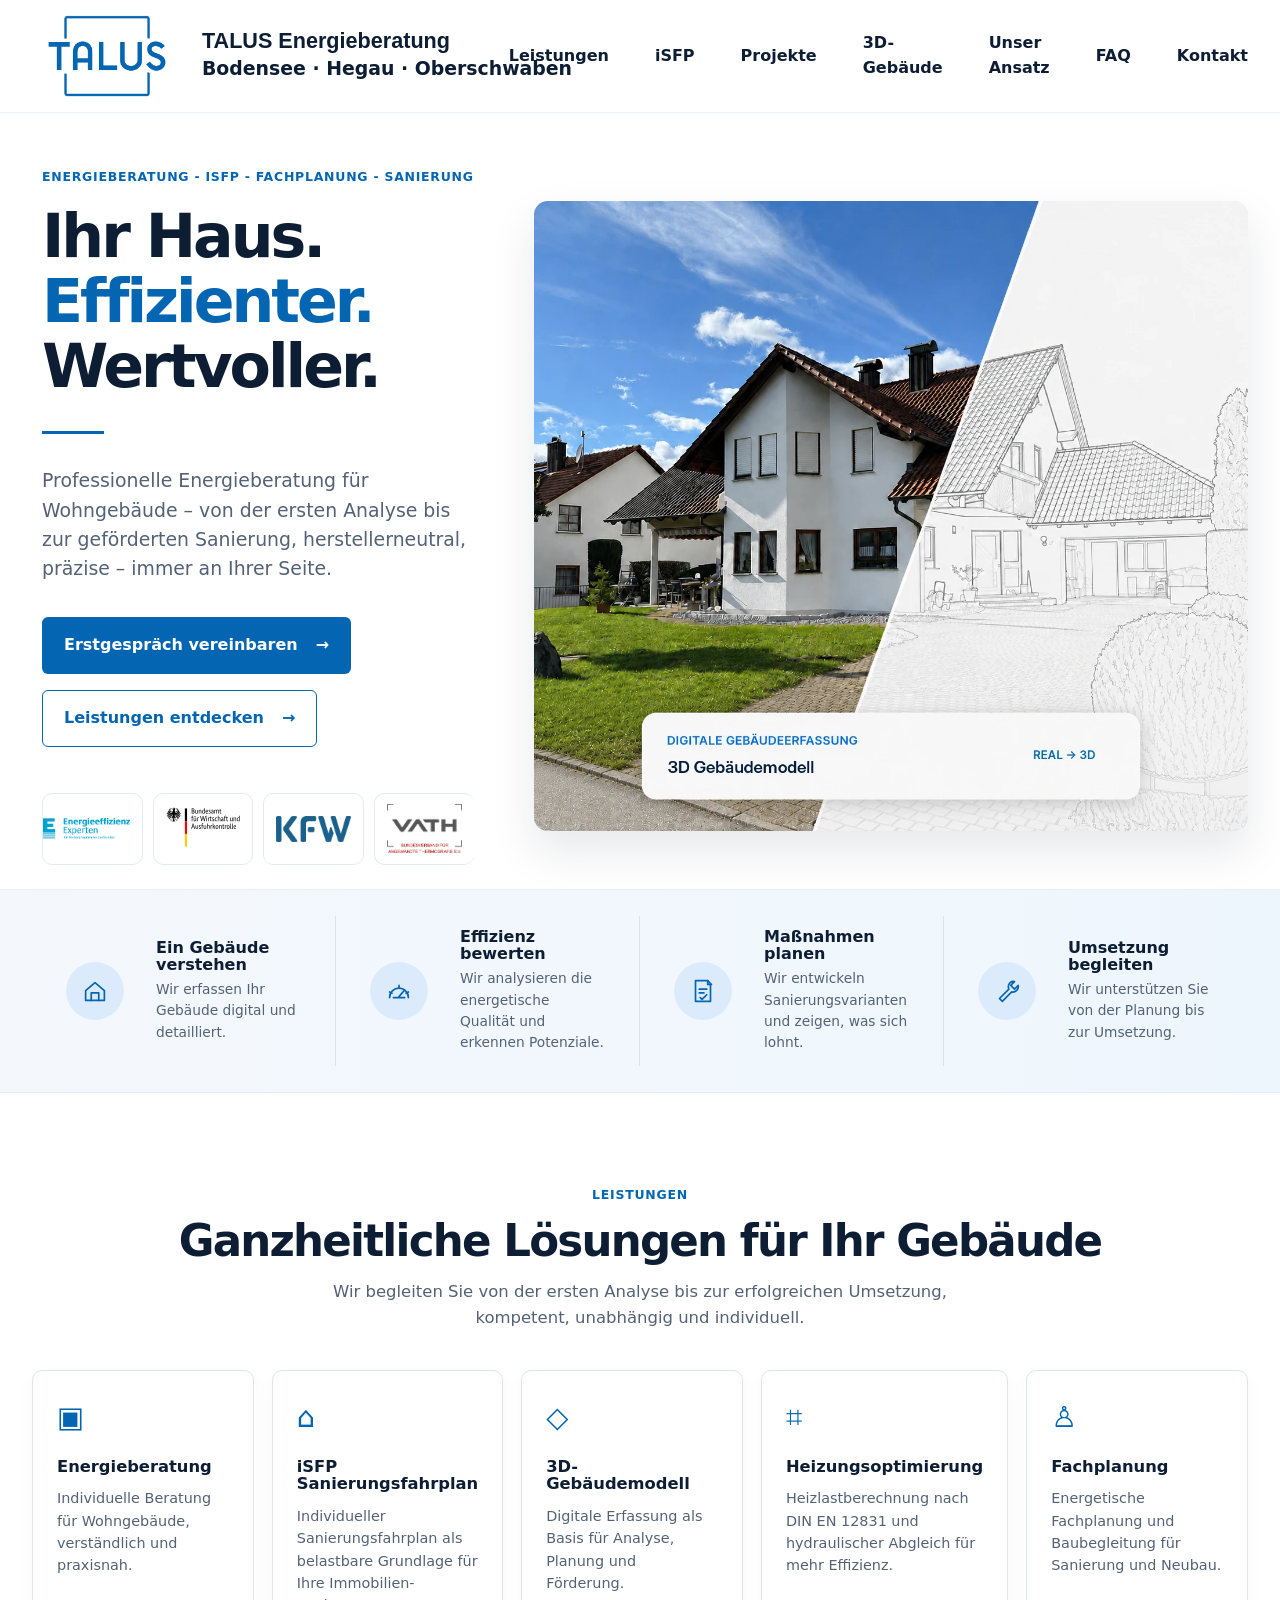
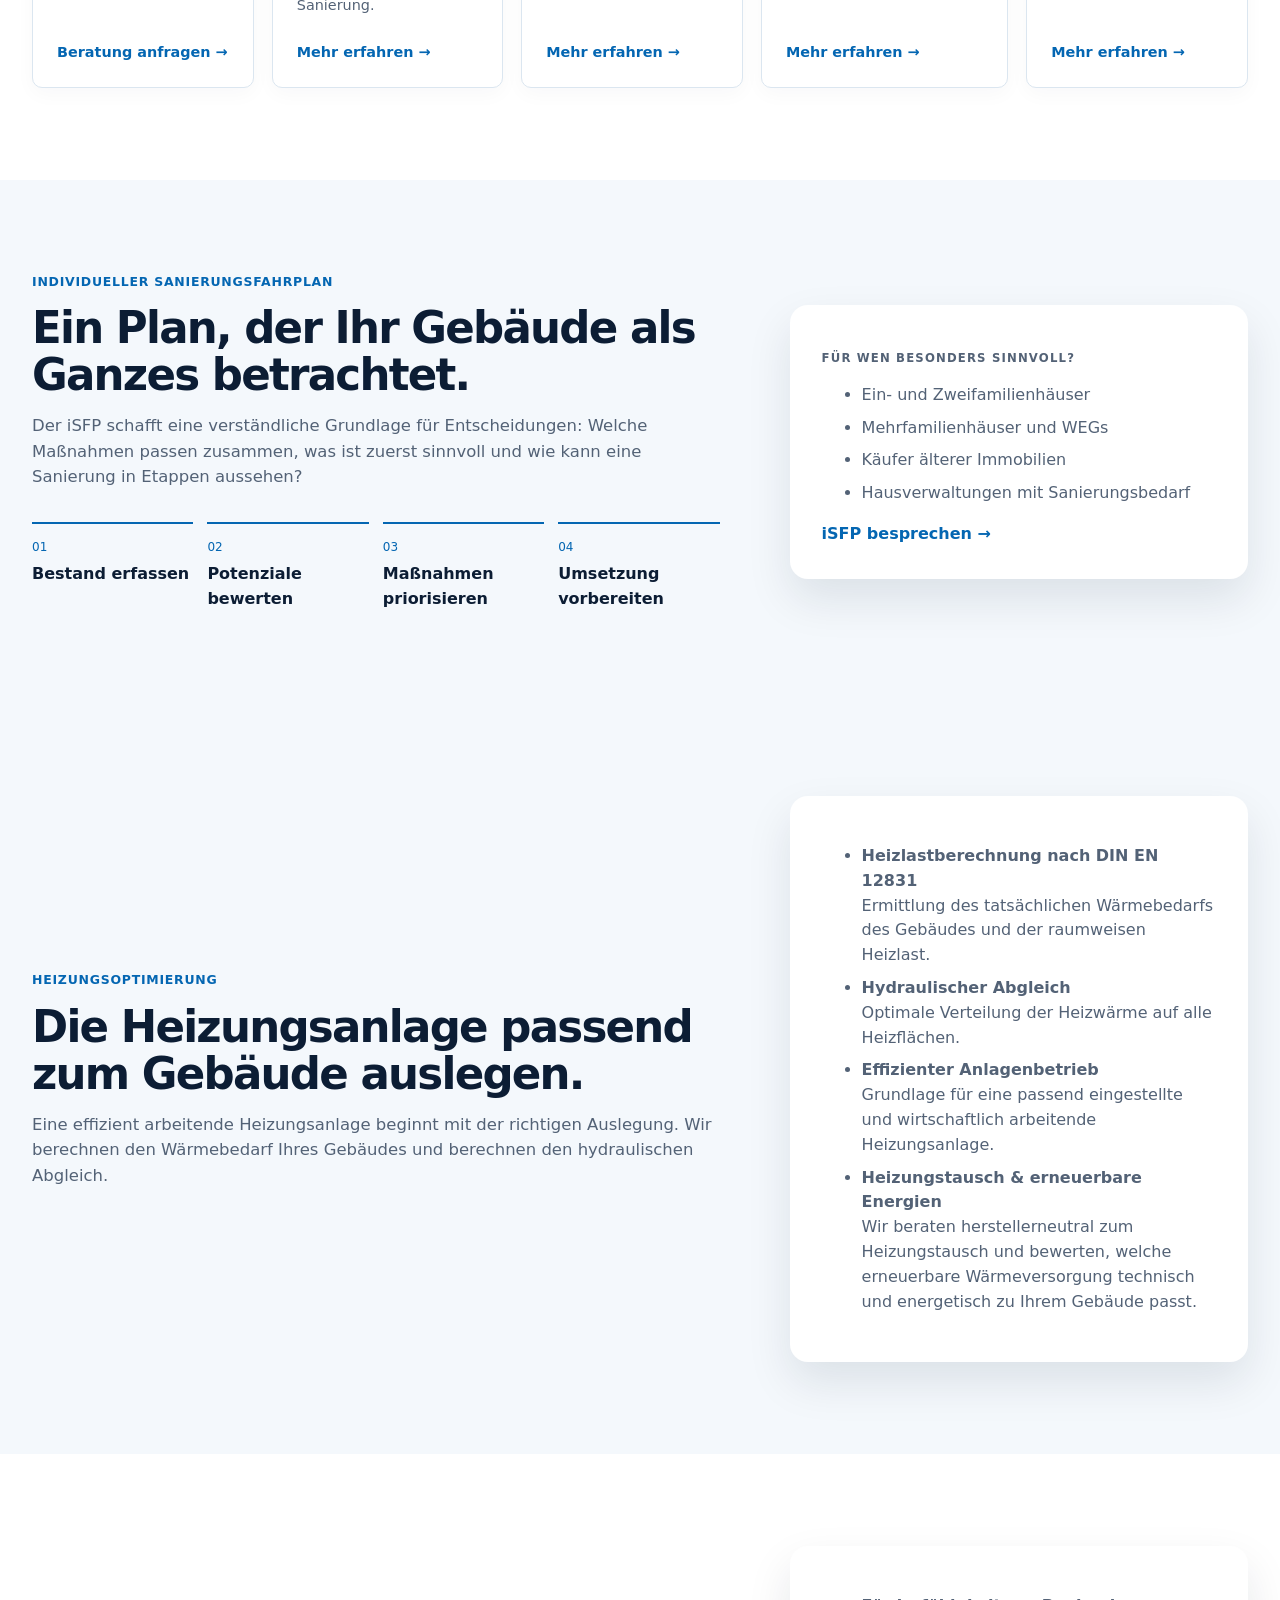
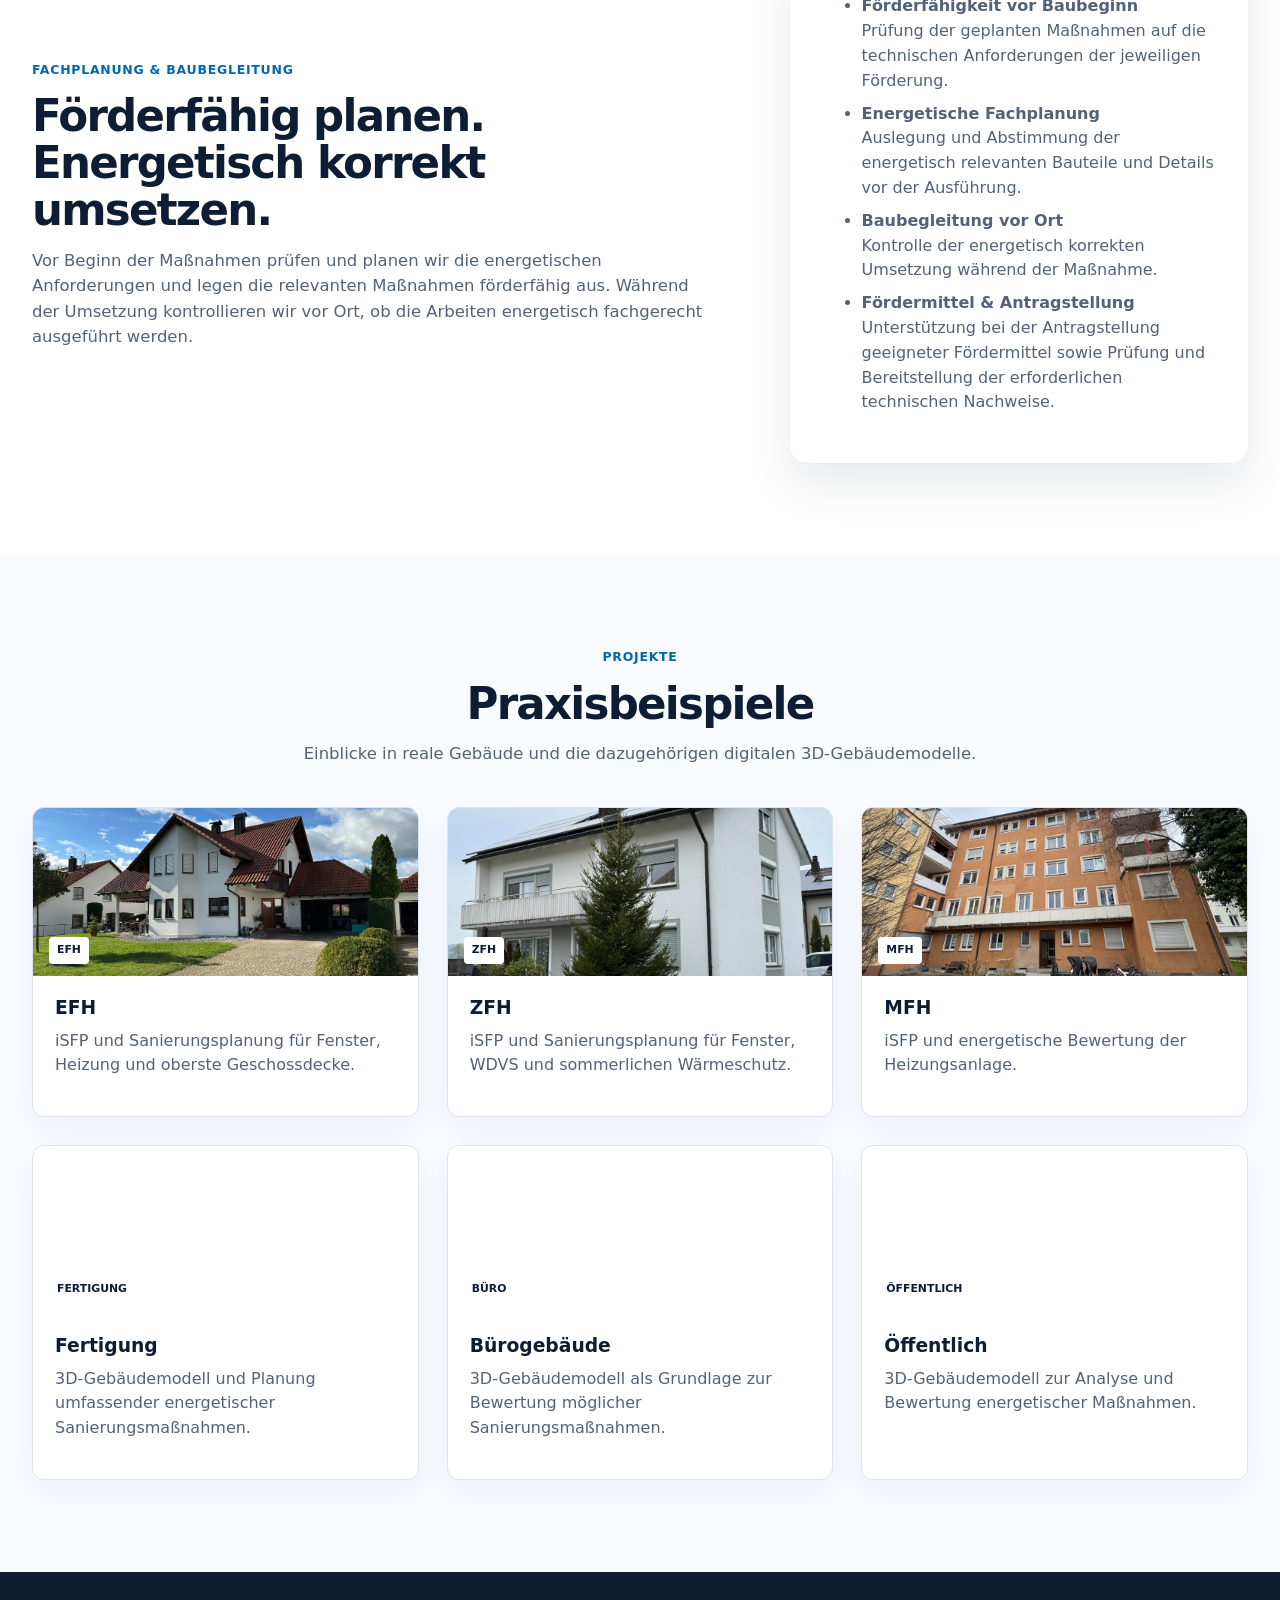
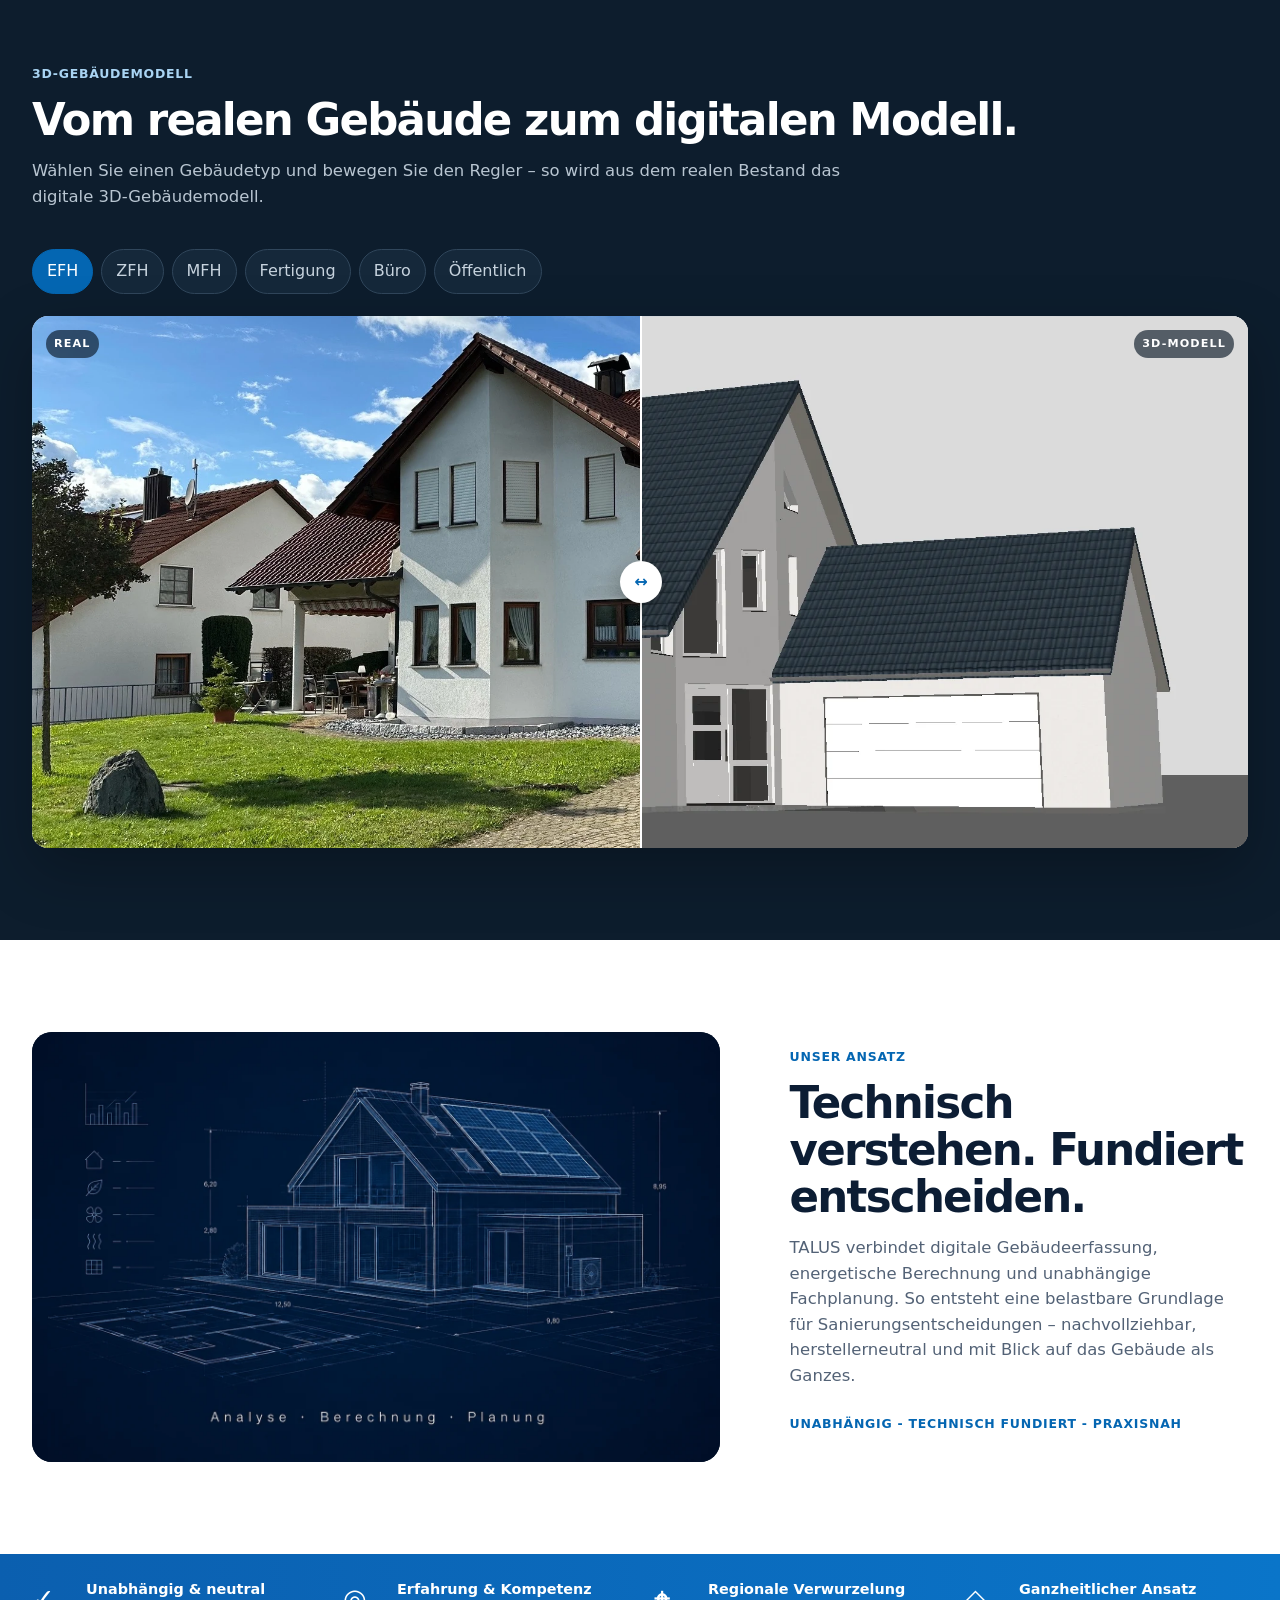
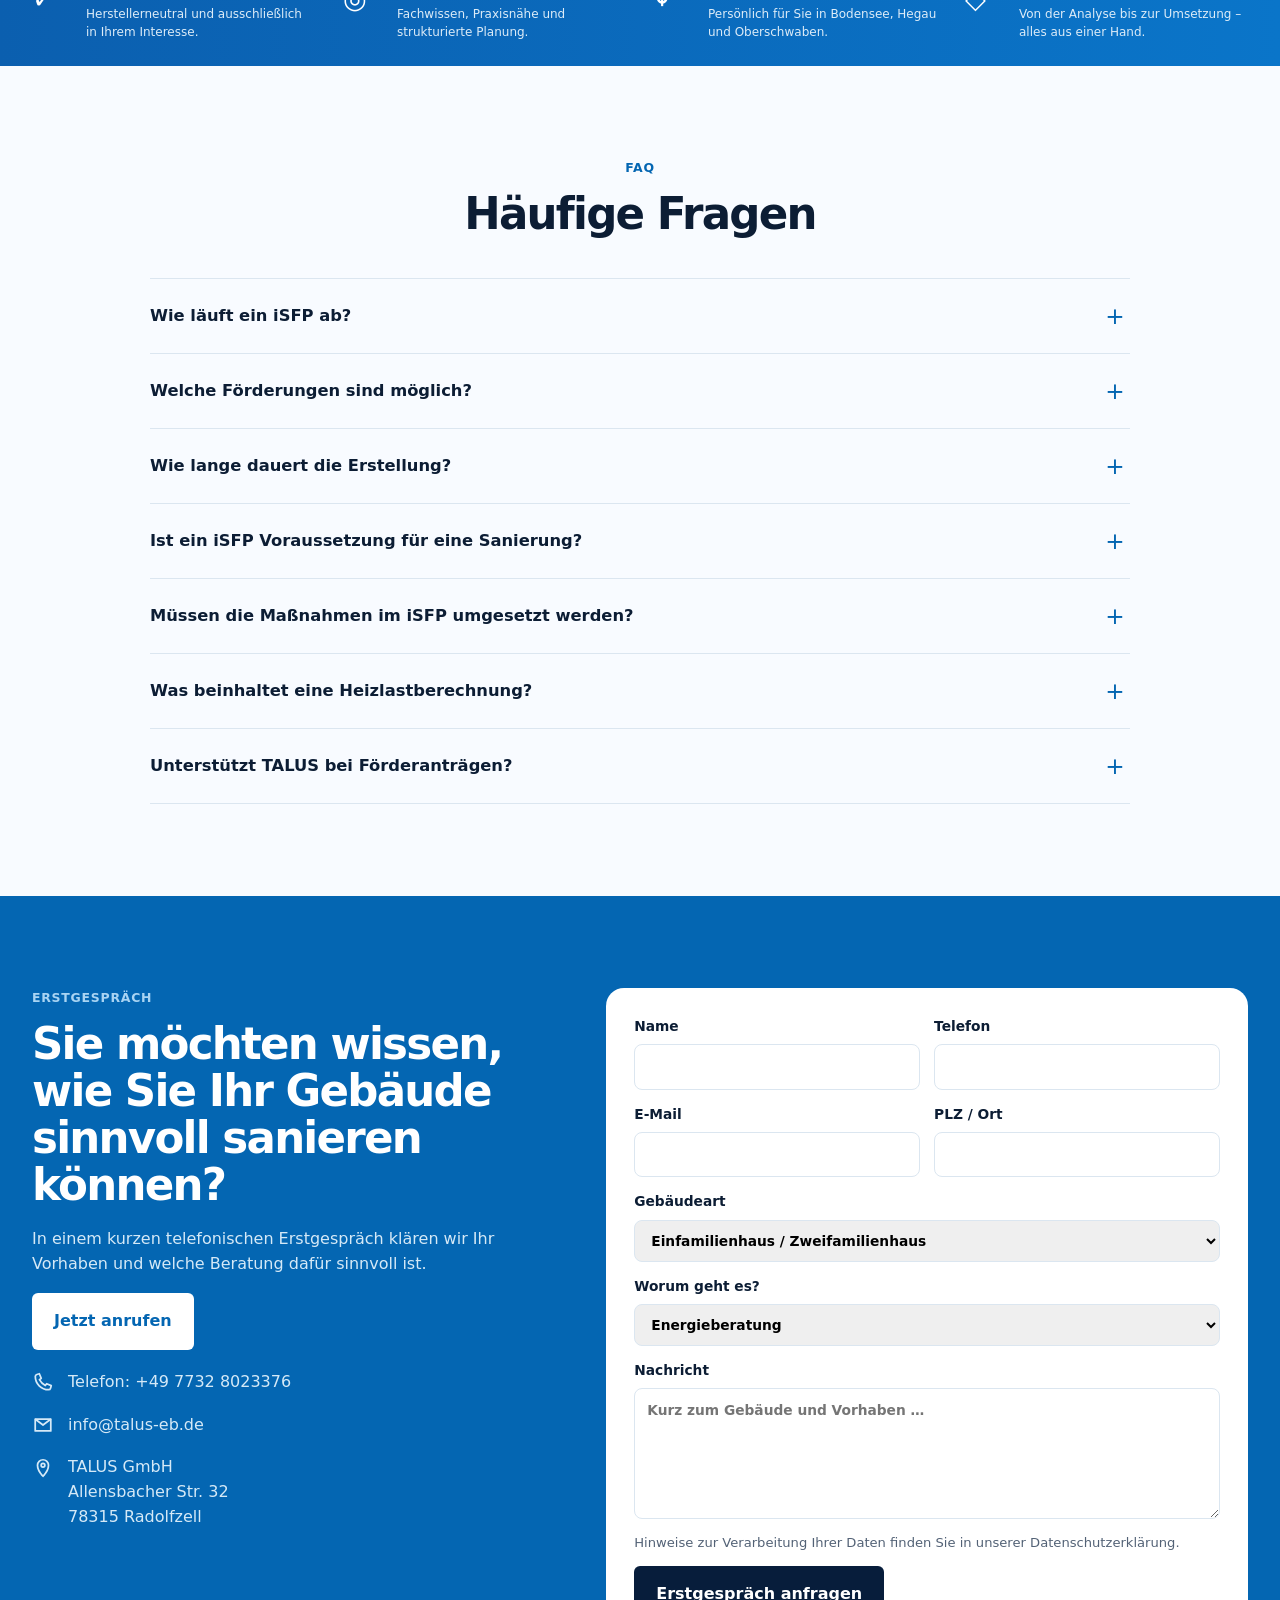
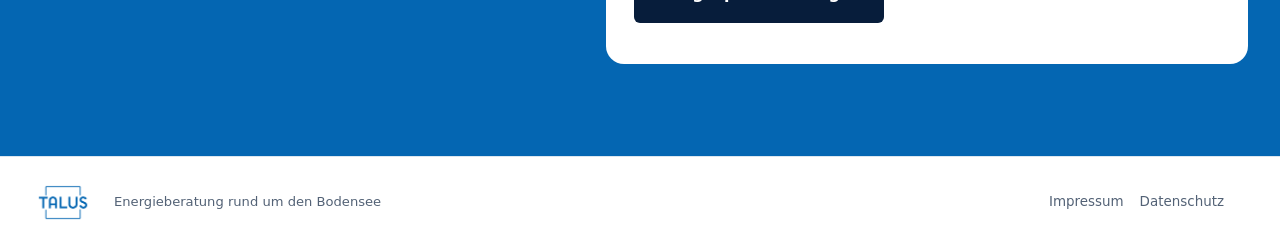
==== commit 1b62383b: "Add files via upload" ====
--- a/index.html
+++ b/index.html
@@ -5,9 +5,6 @@
   <meta name="viewport" content="width=device-width, initial-scale=1" />
   <meta name="description" content="TALUS Energieberatung – Energieberatung, iSFP, 3D-Gebäudemodell, Fachplanung und Baubegleitung rund um Bodensee, Hegau und Oberschwaben." />
   <title>TALUS Energieberatung | Bodensee · Hegau · Oberschwaben</title>
-  <link rel="preconnect" href="https://fonts.googleapis.com">
-  <link rel="preconnect" href="https://fonts.gstatic.com" crossorigin>
-  <link href="https://fonts.googleapis.com/css2?family=Inter:wght@400;500;600;700&family=Manrope:wght@600;700;800&display=swap" rel="stylesheet">
   <meta property="og:title" content="TALUS Energieberatung | Bodensee · Hegau · Oberschwaben" />
   <meta property="og:description" content="Energieberatung, iSFP, 3D-Gebäudemodell, Fachplanung und Baubegleitung rund um Bodensee, Hegau und Oberschwaben." />
   <meta property="og:type" content="website" />
@@ -114,8 +111,8 @@
         <article class="service-card reveal"><div class="card-icon">▣</div><h3>Energieberatung</h3><p>Individuelle Beratung für Wohngebäude, verständlich und praxisnah.</p><a href="#anfrageformular">Beratung anfragen →</a></article>
         <article class="service-card reveal"><div class="card-icon">⌂</div><h3>iSFP<br>Sanierungsfahrplan</h3><p>Individueller Sanierungsfahrplan als belastbare Grundlage für Ihre Immobilien-Sanierung.</p><a href="#isfp">Mehr erfahren →</a></article>
         <article class="service-card reveal"><div class="card-icon">◇</div><h3>3D-Gebäudemodell</h3><p>Digitale Erfassung als Basis für Analyse, Planung und Förderung.</p><a href="#ecad">Mehr erfahren →</a></article>
-        <article class="service-card reveal"><div class="card-icon">⌗</div><h3>Heizengsoptimierung</h3><p>Heizlastberechnung nach <br>DIN EN 12831 und hydraulischer Abgleich für mehr Effizienz.</p><a href="#heizungsoptimierung">Mehr erfahren –</a></article>
-        <article class="service-card reveal"><div class="card-icon">♋</div><h3>Fachplanung</h3><p>Energetische Fachplanung und Baubegleitung für Sanierung und Neubau.</p><a href="#fachplanung">Mehr erfahren –</a></article>
+        <article class="service-card reveal"><div class="card-icon">⌗</div><h3>Heizungsoptimierung</h3><p>Heizlastberechnung nach<br>DIN EN 12831 und hydraulischer Abgleich für mehr Effizienz.</p><a href="#heizungsoptimierung">Mehr erfahren →</a></article>
+        <article class="service-card reveal"><div class="card-icon">♙</div><h3>Fachplanung</h3><p>Energetische Fachplanung und Baubegleitung für Sanierung und Neubau.</p><a href="#fachplanung">Mehr erfahren →</a></article>
       </div>
     </div>
   </section>
@@ -129,11 +126,11 @@
         <div class="step-strip">
           <div><span>01</span><b>Bestand erfassen</b></div>
           <div><span>02</span><b>Potenziale bewerten</b></div>
-          <div><span>03</span><b>Maßnahmen priorisiren</b></div>
+          <div><span>03</span><b>Maßnahmen priorisieren</b></div>
           <div><span>04</span><b>Umsetzung vorbereiten</b></div>
         </div>
       </div>
-      <aside class="info-panel reveal"><p class="mini-label">Für wen besonders sinnvoll?</p><ul><li>Ein- und Zweifamilienhäuser</li><li>Mehrfamilienhäuser und WEGsäuser</li><li>Käufer älterer Immobilien</li><li>Hausverwaltungen mit Sanierungsbedarf</li></ul><a class="text-link" href="#kontakt">iSFP besprechen →</a></aside>
+      <aside class="info-panel reveal"><p class="mini-label">Für wen besonders sinnvoll?</p><ul><li>Ein- und Zweifamilienhäuser</li><li>Mehrfamilienhäuser und WEGs</li><li>Käufer älterer Immobilien</li><li>Hausverwaltungen mit Sanierungsbedarf</li></ul><a class="text-link" href="#kontakt">iSFP besprechen →</a></aside>
     </div>
   </section>
 
@@ -141,76 +138,64 @@
     <div class="container split-grid">
       <div class="reveal">
         <p class="eyebrow">Heizungsoptimierung</p>
-        <h2>Die Heizengsanlage passend zum Gebäude auslegen.</h2>
+        <h2>Die Heizungsanlage passend zum Gebäude auslegen.</h2>
         <p class="lead-sm">Eine effizient arbeitende Heizungsanlage beginnt mit der richtigen Auslegung. Wir berechnen den Wärmebedarf Ihres Gebäudes und berechnen den hydraulischen Abgleich.</p>
       </div>
       <aside class="info-panel reveal">
         <ul>
           <li><strong>Heizlastberechnung nach DIN EN 12831</strong><br>Ermittlung des tatsächlichen Wärmebedarfs des Gebäudes und der raumweisen Heizlast.</li>
           <li><strong>Hydraulischer Abgleich</strong><br>Optimale Verteilung der Heizwärme auf alle Heizflächen.</li>
-          <li><strong>Effizienter Anlagenbetrieb</strong><br>Grundlage für eine passend eingestellte und wirtschaftlich arbeitende Heizung.p>
-          <li><strong>Heizungstausch &amp; erneuerbare Energien</strong><br>Fachliche Bewertung von Warmepumpe, Biomasse und weiteren Systemen im Kinder.</li>
+          <li><strong>Effizienter Anlagenbetrieb</strong><br>Grundlage für eine passend eingestellte und wirtschaftlich arbeitende Heizungsanlage.</li>
+          <li><strong>Heizungstausch &amp; erneuerbare Energien</strong><br>Wir beraten herstellerneutral zum Heizungstausch und bewerten, welche erneuerbare Wärmeversorgung technisch und energetisch zu Ihrem Gebäude passt.</li>
         </ul>
       </aside>
     </div>
   </section>
 
-  <section class="isfp section-pad" id="fachplanung">
+  <section class="section-pad" id="fachplanung">
     <div class="container split-grid">
       <div class="reveal">
-        <p class="eyebrow">Fachplanung</p>
+        <p class="eyebrow">Fachplanung &amp; Baubegleitung</p>
         <h2>Förderfähig planen. Energetisch korrekt umsetzen.</h2>
-        <p class="lead-sm">Energetische Sanierungen und Neubauten requirieren neben der Planung auch eine fachlich korrekte Umsetzung. Wir begleiten Sie durch den gesamten Prozess.</p>
+        <p class="lead-sm">Vor Beginn der Maßnahmen prüfen und planen wir die energetischen Anforderungen und legen die relevanten Maßnahmen förderfähig aus. Während der Umsetzung kontrollieren wir vor Ort, ob die Arbeiten energetisch fachgerecht ausgeführt werden.</p>
       </div>
       <aside class="info-panel reveal">
         <ul>
+          <li><strong>Förderfähigkeit vor Baubeginn</strong><br>Prüfung der geplanten Maßnahmen auf die technischen Anforderungen der jeweiligen Förderung.</li>
+          <li><strong>Energetische Fachplanung</strong><br>Auslegung und Abstimmung der energetisch relevanten Bauteile und Details vor der Ausführung.</li>
+          <li><strong>Baubegleitung vor Ort</strong><br>Kontrolle der energetisch korrekten Umsetzung während der Maßnahme.</li>
           <li><strong>Fördermittel &amp; Antragstellung</strong><br>Unterstützung bei der Antragstellung geeigneter Fördermittel sowie Prüfung und Bereitstellung der erforderlichen technischen Nachweise.</li>
-          <li><strong>Baubegleitung</strong><br>Fachliche Begleitung der Ausführung und Qualitätssicherung.</li>
-          <li><strong>Dokumentation</strong><br>Nachweis der umgetsetzen Maßnahmen und fundierte Dokumentation.</li>
         </ul>
       </aside>
     </div>
   </section>
 
+  <section class="projects section-pad" id="projekte">
+    <div class="container">
+      <div class="section-head center reveal"><p class="eyebrow">Projekte</p><h2>Praxisbeispiele</h2><p class="lead-sm">Einblicke in reale Gebäude und die dazugehörigen digitalen 3D-Gebäudemodelle.</p></div>
+      <div class="project-grid">
+        <article class="project-card"><div class="project-image"><img src="assets/1fam-real.webp" alt="Einfamilienhaus" loading="lazy" decoding="async"><span>EFH</span></div><div class="project-copy"><h3>EFH</h3><p>iSFP und Sanierungsplanung für Fenster, Heizung und oberste Geschossdecke.</p></div></article>
+        <article class="project-card"><div class="project-image"><img src="assets/2fam-real.webp" alt="Zweifamilienhaus" loading="lazy" decoding="async"><span>ZFH</span></div><div class="project-copy"><h3>ZFH</h3><p>iSFP und Sanierungsplanung für Fenster, WDVS und sommerlichen Wärmeschutz.</p></div></article>
+        <article class="project-card"><div class="project-image"><img src="assets/mfh-real.webp" alt="Mehrfamilienhaus" loading="lazy" decoding="async"><span>MFH</span></div><div class="project-copy"><h3>MFH</h3><p>iSFP und energetische Bewertung der Heizungsanlage.</p></div></article>
+        <article class="project-card"><div class="project-image"><img src="assets/fertigung-real.webp" alt="Fertigungsgebäude" loading="lazy" decoding="async"><span>FERTIGUNG</span></div><div class="project-copy"><h3>Fertigung</h3><p>3D-Gebäudemodell und Planung umfassender energetischer Sanierungsmaßnahmen.</p></div></article>
+        <article class="project-card"><div class="project-image"><img src="assets/buero-praxis-real.webp" alt="Bürogebäude" loading="lazy" decoding="async"><span>BÜRO</span></div><div class="project-copy"><h3>Bürogebäude</h3><p>3D-Gebäudemodell als Grundlage zur Bewertung möglicher Sanierungsmaßnahmen.</p></div></article>
+        <article class="project-card"><div class="project-image"><img src="assets/oeffentlich-real.webp" alt="Öffentliches Gebäude" loading="lazy" decoding="async"><span>ÖFFENTLICH</span></div><div class="project-copy"><h3>Öffentlich</h3><p>3D-Gebäudemodell zur Analyse und Bewertung energetischer Maßnahmen.</p></div></article>
+      </div>
+    </div>
+  </section>
+
   <section class="ecad section-pad" id="ecad">
     <div class="container">
-      <div class="section-head center reveal">
-        <p class="eyebrow">3D-Gebäudemodell</p>
-        <h2>Digitale Erfassung. Mehr Klarheit für Analyse und Planung.</h2>
-        <p class="lead-sm">Mit der digitalen Gebäudeerfassung schaffen wir eine exakte Basis für energetische Berechnungen, Planung und Fördernachweise.</p>
-      </div>
-      <div class="ecad-tabs reveal">
-        <button class="ecad-tab active" data-key="1fam">EFH</button>
-        <button class="ecad-tab" data-key="2fam">ZFH</button>
-        <button class="ecad-tab" data-key="mfh">MFH</button>
-        <button class="ecad-tab" data-key="fertigung">Fertigung</button>
-        <button class="ecad-tab" data-key="buero">Büro</button>
-        <button class="ecad-tab" data-key="oeffentlich">Öffentlich</button>
-      </div>
-      <div class="ecad-frame reveal" id="compareFrame" data-key="1fam">
-        <div class="compare-label" real">Real Fundament</div>
-        <div class="compare-label cad">3D-Gebäudemodell</div>
+      <div class="section-head reveal"><p class="eyebrow light">3D-Gebäudemodell</p><h2>Vom realen Gebäude zum digitalen Modell.</h2><p class="lead-sm">Wählen Sie einen Gebäudetyp und bewegen Sie den Regler – so wird aus dem realen Bestand das digitale 3D-Gebäudemodell.</p></div>
+      <div class="ecad-tabs" role="tablist" aria-label="Gebäudetyp auswählen">
+        <button class="ecad-tab active" data-key="1fam">EFH</button><button class="ecad-tab" data-key="2fam">ZFH</button><button class="ecad-tab" data-key="mfh">MFH</button><button class="ecad-tab" data-key="fertigung">Fertigung</button><button class="ecad-tab" data-key="buero">Büro</button><button class="ecad-tab" data-key="oeffentlich">Öffentlich</button>
+      </div>
+      <div class="compare-frame" id="compareFrame">
         <img id="realImage" class="compare-img base" src="assets/1fam-real.webp" alt="Reales Einfamilienhaus vor der digitalen Gebäudeerfassung" />
         <div class="compare-overlay" id="compareOverlay"><img id="cadImage" class="compare-img" src="assets/1fam-ecad.webp" alt="Digitales 3D-Gebäudemodell eines Einfamilienhauses" /></div>
-        <div class="compare-line" id="compareLine"></div>
-        <input id="compareRange" class="compare-range" type="range" min="0" max="100" value="50" aria-label="Vergleich zwischen realem Bild und 3D-Gebäudemodell">
-      </div>
-    </div>
-  </section>
-
-  <section class="projects section-pad" id="projekte">
-    <div class="container">
-      <div class="section-head center reveal">
-        <p class="eyebrow">Praxis beispiele</p>
-        <h2>Projekte aus der Praxis.</h2>
-      </div>
-      <div class="project-grid">
-        <article class="project-card reveal"><img src="assets/1fam-real.webp" alt="Einfamilienhaus" loading="lazy" decoding="async"><div><h3>Einfamilienhaus</h3><p>Energetische Bestandsaufnahme, iSFP und Modellierung.</p><button class="project-open" data-key="1fam">Im 3D-Modell ansehen</button></div></article>
-        <article class="project-card reveal"><img src="assets/2fam-real.webp" alt="Zweifamilienhaus" loading="lazy" decoding="async"><div><h3>Zweifamilienhaus</h3><p>Sanierungsstrategie, Förderungs analyse und Modellierung.</p><button class="project-open" data-key="2fam">Im 3D-Modell ansehen</button></div></article>
-        <article class="project-card reveal"><img src="assets/mfh-real.webp" alt="Mehrfamilienhaus" loading="lazy" decoding="async"><div><h3>Mehrfamilienhaus</h3><p>Energetische Potenzialanalyse und Planung schrittweiser Maßnahmen.</p><button class="project-open" data-key="mfh">Im 3D-Modell ansehen</button></div></article>
-        <article class="project-card reveal"><img src="assets/fertigung-real.webp" alt="Fertigungsgebäude" loading="lazy" decoding="async"><div><h3>Fertigungsgebäude</h3><p>Analyse von Heizlas, Verlusten und optimierter Technik.</p><button class="project-open" data-key="fertigung">Im 3D-Modell ansehen</button></div></article>
-        <article class="project-card reveal"><img src="assets/buero-praxis-real.webp" alt="Bürogebäude" loading="lazy" decoding="async"><div><h3>Bürogebäude</h3><p>Heizlast, Systemabstimmung und energetische Fachplanung.</p><button class="project-open" data-key="buero">Im 3D-Modell ansehen</button></div></article>
-        <article class="project-card reveal"><img src="assets/oeffentlich-real.webp" alt="Öffentliches Gebäude" loading="lazy" decoding="async"><div><h3>Öffentliches Gebäude</h3><p>Fachplanung von Ganzheitliche Verwung und Technik.</p><button class="project-open" data-key="oeffentlich">Im 3D-Modell ansehen</button></div></article>
+        <div class="compare-line" id="compareLine"><span>↔</span></div>
+        <input class="compare-range" id="compareRange" type="range" min="0" max="100" value="50" aria-label="Vergleich Realbild und 3D-Gebäudemodell">
+        <div class="compare-labels"><span>REAL</span><span>3D-MODELL</span></div>
       </div>
     </div>
   </section>
--- a/styles.css
+++ b/styles.css
@@ -1,5 +1,5 @@
 :root{--blue:#0466b2;--blue2:#0a70c7;--navy:#071d3b;--ink:#0c1d34;--muted:#536276;--line:#dbe6f0;--soft:#f4f8fc;--softblue:#eef6fd;--white:#fff;--radius:18px;--shadow:0 20px 45px rgba(12,29,52,.10)}
-*{box-sizing:border-box}html{scroll-behavior:smooth}body{margin:0;font-family:Inter,system-ui,sans-serif;color:var(--ink);background:#fff;line-height:1.55}img{display:block;max-width:100%}a{text-decoration:none;color:inherit}button,input,select,textarea{font:inherit}.container{width:min(1420px,calc(100% - 64px));margin-inline:auto}.section-pad{padding:92px 0}.eyebrow{margin:0 0 14px;color:var(--blue);font-size:.78rem;font-weight:800;letter-spacing:.06em;text-transform:uppercase}.eyebrow.light{color:#a9d4f3}h1,h2,h3{font-family:Manrope,Inter,sans-serif;margin:0;line-height:1.08}h1{font-size:clamp(3rem,4.7vw,5.7rem);letter-spacing:-.05em}h2{font-size:clamp(2.1rem,3.4vw,4rem);letter-spacing:-.04em}.lead{font-size:1.18rem;color:var(--muted);max-width:610px}.lead-sm{color:var(--muted);font-size:1.03rem;max-width:820px;margin:14px auto 0}.section-head{margin-bottom:40px}.section-head.center{text-align:center}.section-head.center h2,.section-head.center .lead-sm{margin-left:auto;margin-right:auto}
+*{box-sizing:border-box}html{scroll-behavior:smooth}body{margin:0;font-family:system-ui,-apple-system,"Segoe UI",Roboto,Arial,sans-serif;color:var(--ink);background:#fff;line-height:1.55}img{display:block;max-width:100%}a{text-decoration:none;color:inherit}button,input,select,textarea{font:inherit}.container{width:min(1420px,calc(100% - 64px));margin-inline:auto}.section-pad{padding:92px 0}.eyebrow{margin:0 0 14px;color:var(--blue);font-size:.78rem;font-weight:800;letter-spacing:.06em;text-transform:uppercase}.eyebrow.light{color:#a9d4f3}h1,h2,h3{font-family:system-ui,-apple-system,"Segoe UI",Roboto,Arial,sans-serif;margin:0;line-height:1.08}h1{font-size:clamp(3rem,4.7vw,5.7rem);letter-spacing:-.05em}h2{font-size:clamp(2.1rem,3.4vw,4rem);letter-spacing:-.04em}.lead{font-size:1.18rem;color:var(--muted);max-width:610px}.lead-sm{color:var(--muted);font-size:1.03rem;max-width:820px;margin:14px auto 0}.section-head{margin-bottom:40px}.section-head.center{text-align:center}.section-head.center h2,.section-head.center .lead-sm{margin-left:auto;margin-right:auto}
 .site-header{position:sticky;top:0;z-index:50;background:rgba(255,255,255,.96);backdrop-filter:blur(14px);border-bottom:1px solid #edf2f7}.nav-wrap{min-height:112px;display:flex;align-items:center;justify-content:space-between;gap:30px}.brand{display:flex;align-items:center;gap:20px}.brand img{width:150px;height:92px;object-fit:contain}.brand-copy{display:flex;flex-direction:column;gap:2px}.brand-copy strong{font:800 1.35rem/1.1 Manrope,Inter,sans-serif}.brand-copy small{font-size:1.18rem;font-weight:800;color:var(--ink);white-space:nowrap}.nav{display:flex;gap:46px;align-items:center;font-weight:600}.nav a:hover{color:var(--blue)}.nav-toggle{display:none;border:0;background:none;font-size:1.5rem}
 .hero{padding:54px 0 24px}.hero-grid{display:grid;grid-template-columns:.88fr 1.42fr;gap:60px;align-items:center}.hero-copy{padding-left:10px}.hero-copy .eyebrow{margin-bottom:18px}.title-line{width:62px;height:3px;background:var(--blue);margin:32px 0}.hero-actions{display:flex;gap:16px;flex-wrap:wrap;margin-top:34px}.btn{display:inline-flex;align-items:center;justify-content:center;gap:18px;padding:15px 21px;border-radius:6px;border:1px solid transparent;font-weight:700;transition:.2s;cursor:pointer}.btn-primary{background:var(--blue);color:#fff}.btn-primary:hover{background:#035892}.btn-ghost{border-color:var(--blue);color:var(--blue);background:#fff}.btn-light{background:#fff;color:var(--blue)}.btn-dark{background:var(--navy);color:#fff}.trust-row{display:flex;gap:0;align-items:stretch;margin-top:46px}.trust-row span{display:flex;align-items:center;gap:10px;padding:0 18px;border-right:1px solid #cbd7e4;font-size:.74rem;line-height:1.2}.trust-row span:first-child{padding-left:0}.trust-row span:last-child{border-right:0}.trust-row b{font-size:1.05rem;color:var(--blue)}
 .hero-visual{min-width:0}.hero-compare{position:relative;height:630px;border-radius:14px;overflow:hidden;background:#edf2f5;box-shadow:var(--shadow)}.hero-photo,.hero-cad-half img{position:absolute;inset:0;width:100%;height:100%;object-fit:cover}.hero-photo{object-position:46% 50%}.hero-cad-half{position:absolute;inset:0;clip-path:inset(0 0 0 50%);overflow:hidden}.hero-cad-half img{object-position:33% 50%;transform:translateX(14%) scale(1.04);transform-origin:center}.hero-center-line{position:absolute;top:0;bottom:0;left:50%;width:2px;background:rgba(4,102,178,.75)}.ecad-label{position:absolute;top:26px;right:28px;display:flex;flex-direction:column;gap:2px;font-size:.82rem}.ecad-label strong{color:var(--blue);font-size:.76rem;letter-spacing:.03em}
@@ -164,7 +164,7 @@
   justify-content:space-between;
   gap:24px;
   padding:22px 0;
-  font-family:Manrope,Inter,sans-serif;
+  font-family:system-ui,-apple-system,"Segoe UI",Roboto,Arial,sans-serif;
   font-size:1.02rem;
   font-weight:700;
 }
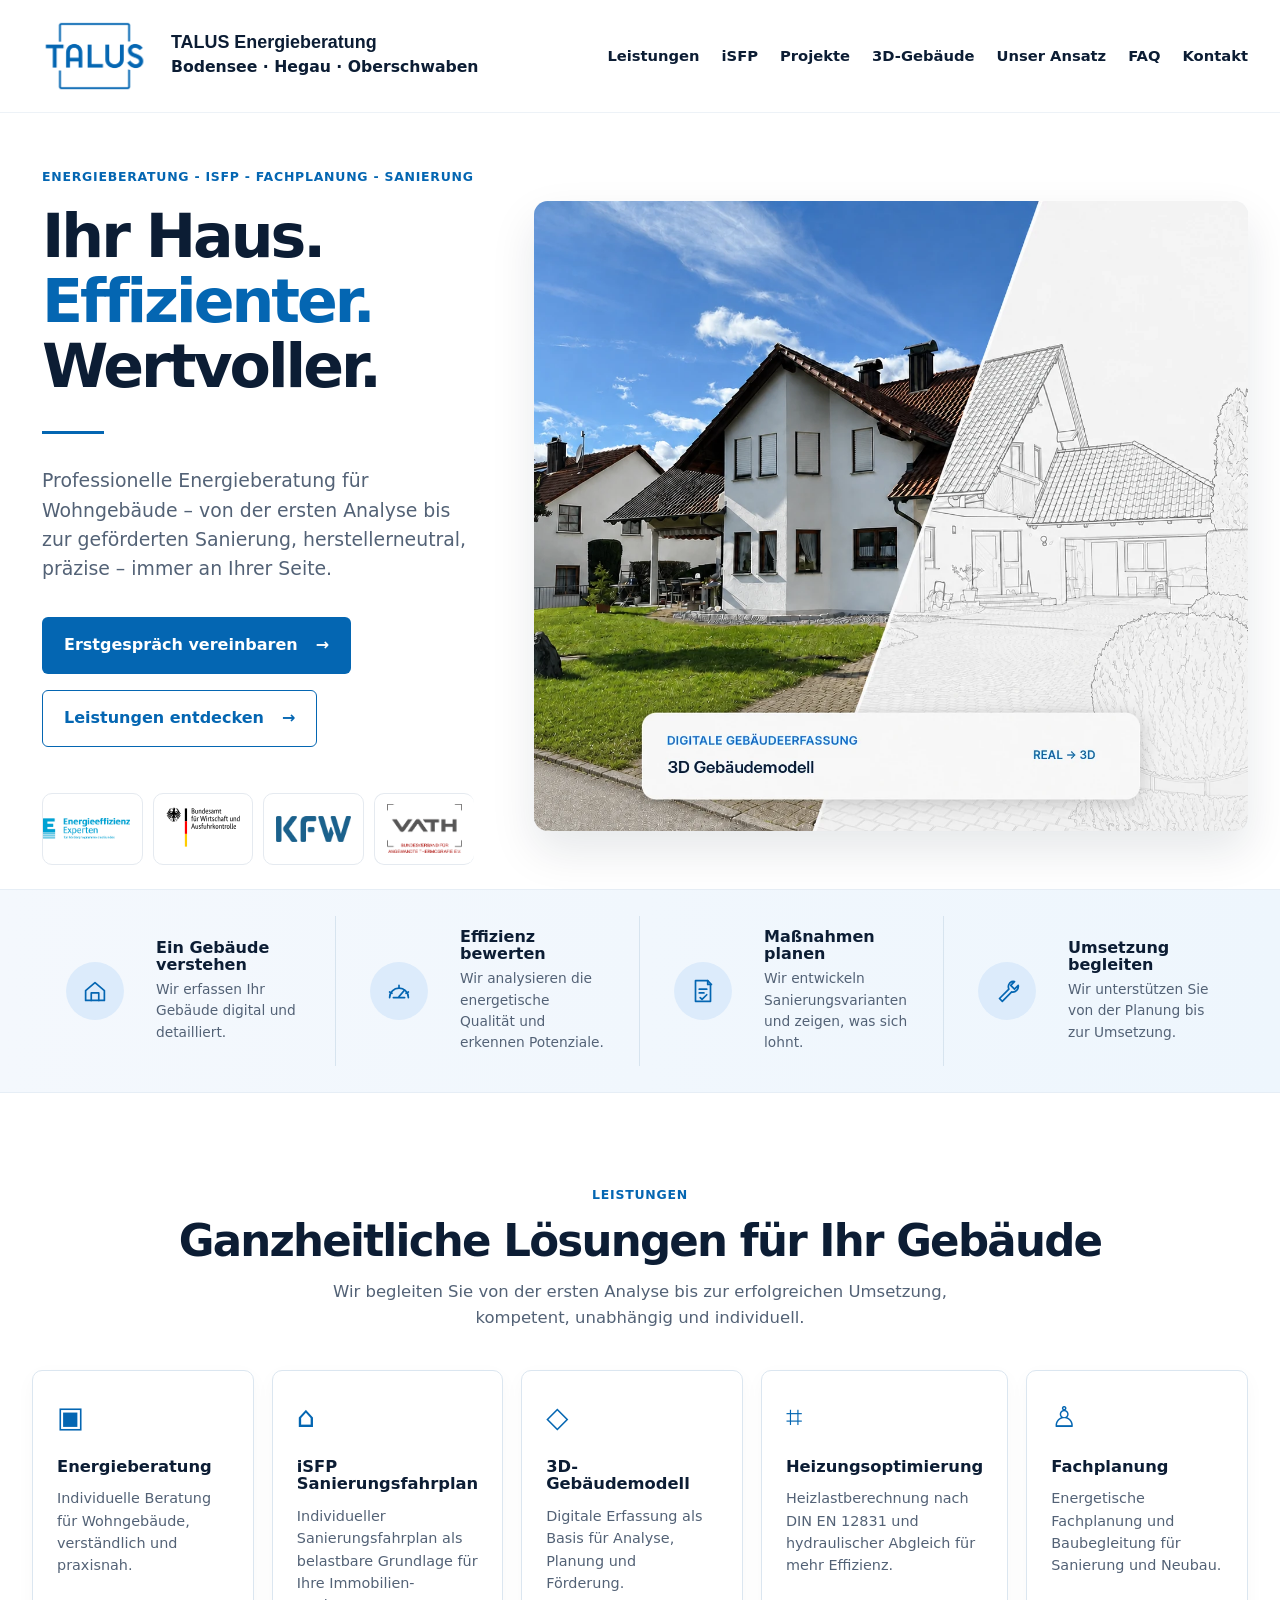
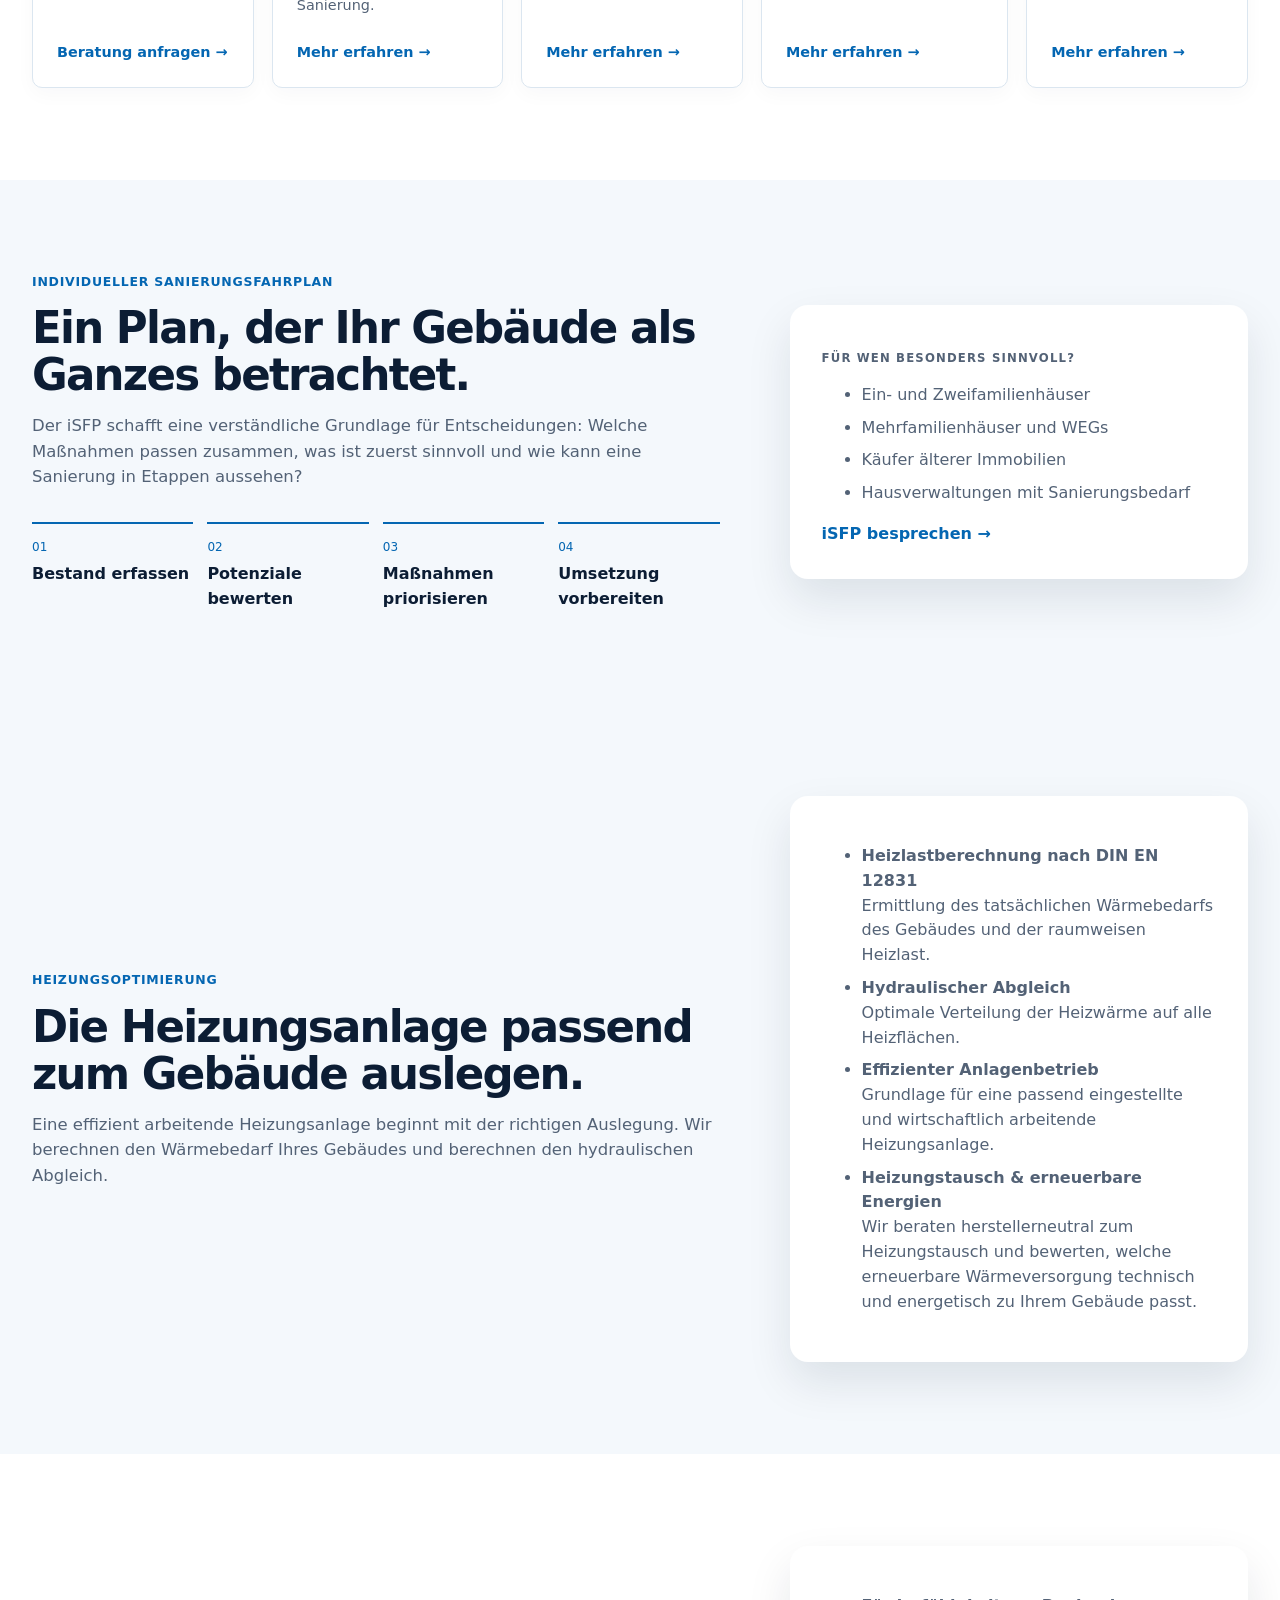
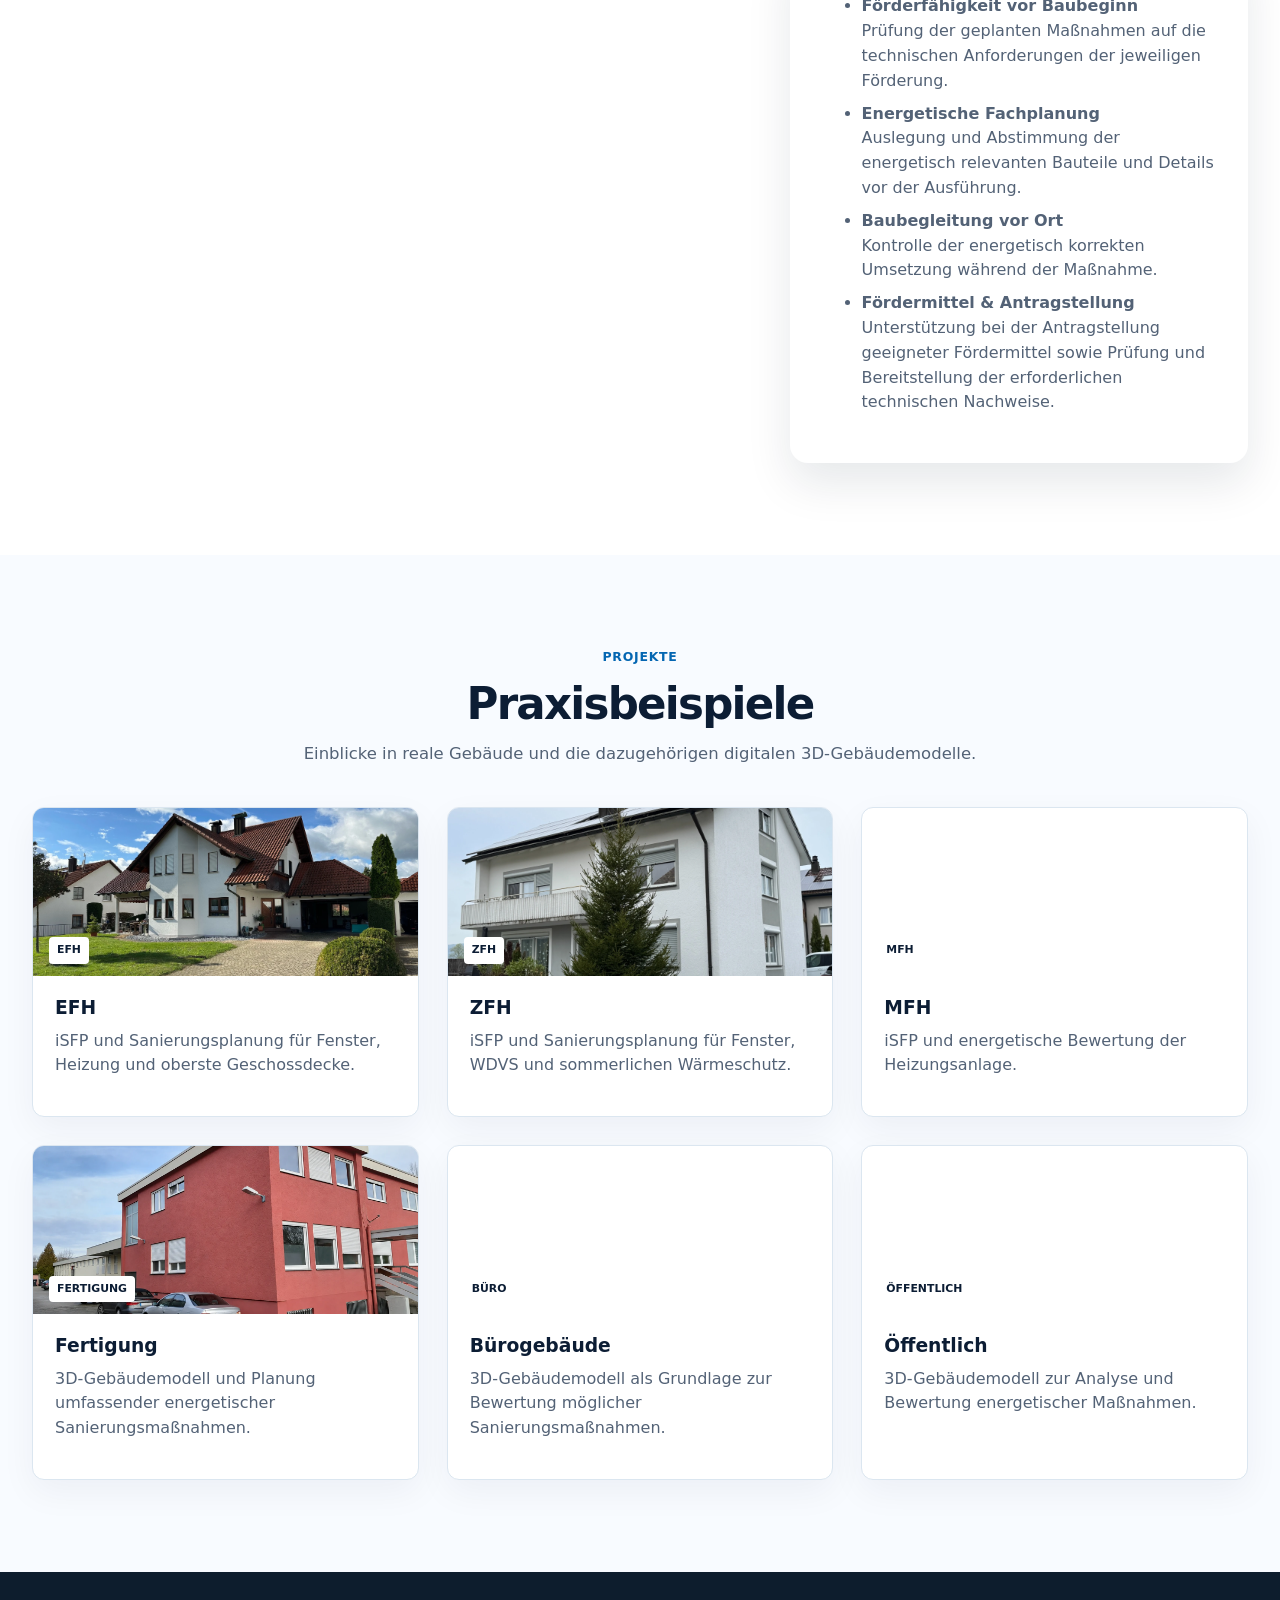
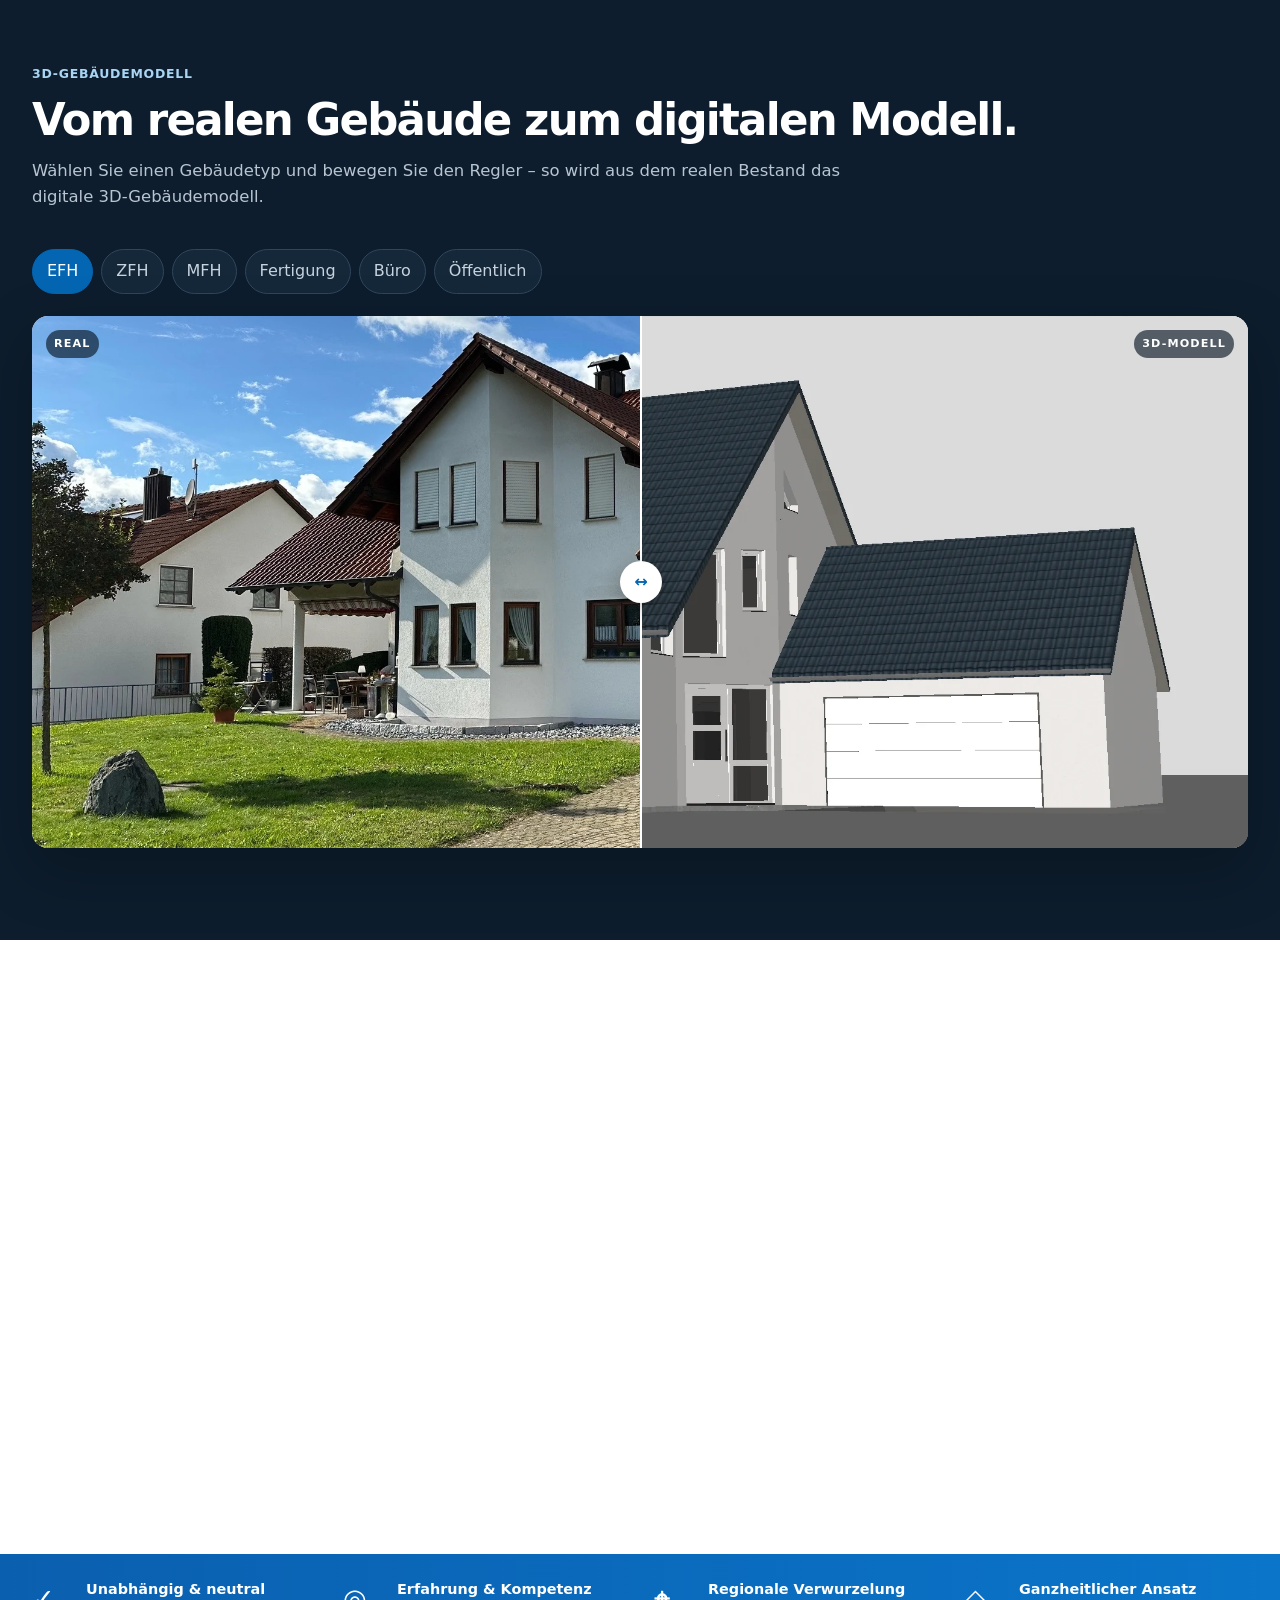
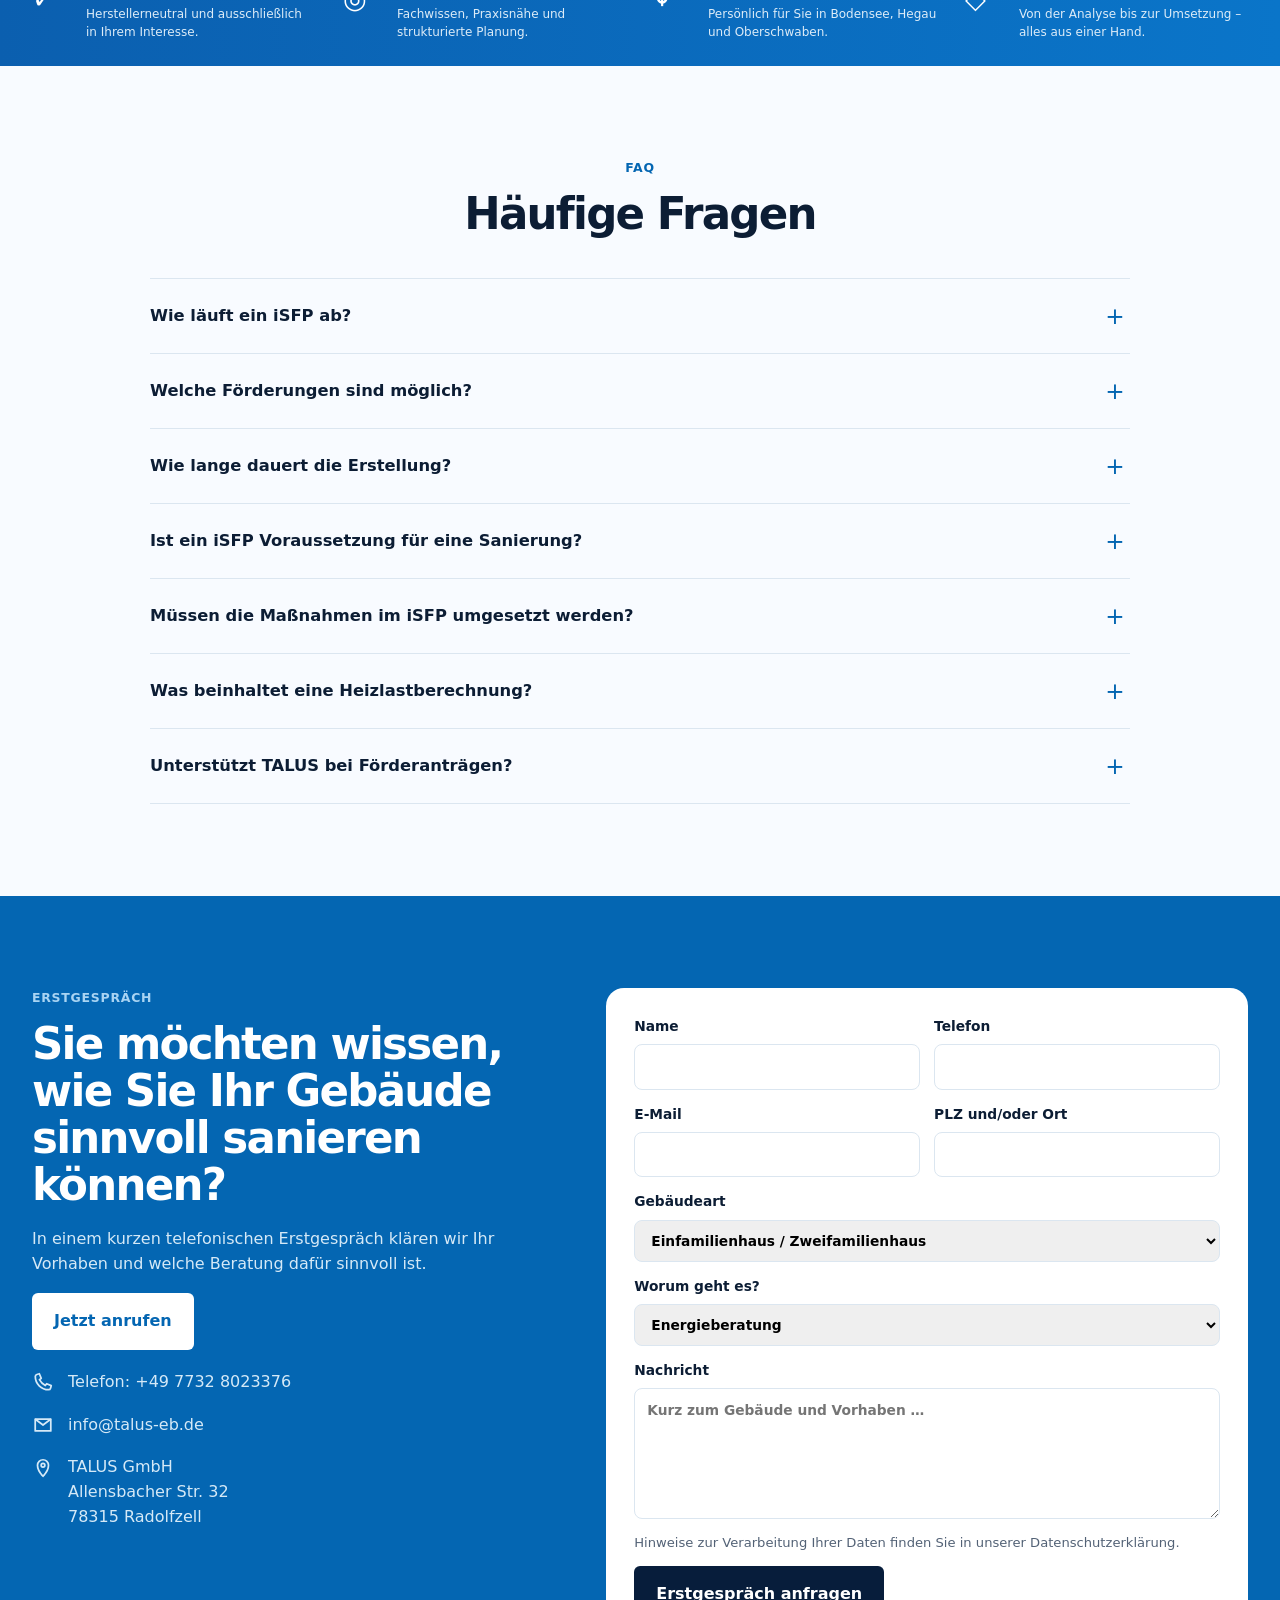
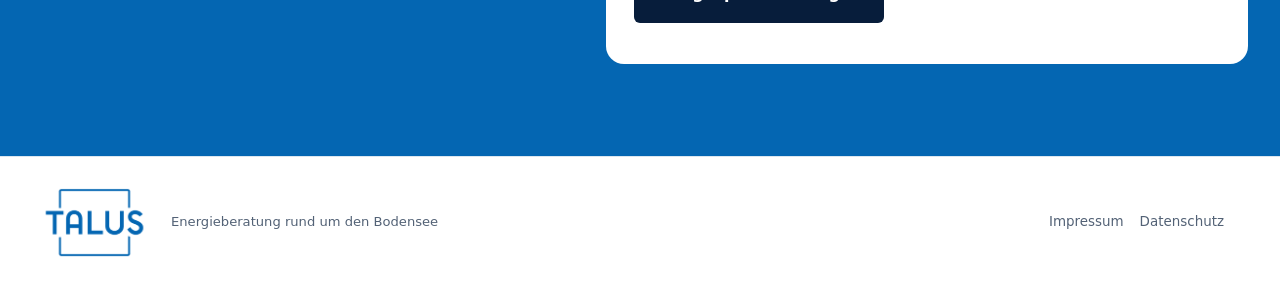
==== commit add1a914: "Add files via upload" ====
--- a/index.html
+++ b/index.html
@@ -280,10 +280,10 @@
 </div></div>
       <form class="contact-form reveal" id="anfrageformular" action="send-form.php" method="post">
         <div class="field-row"><label>Name<input type="text" name="name" autocomplete="name" maxlength="120" required></label><label>Telefon<input type="tel" name="telefon" autocomplete="tel" maxlength="60" required></label></div>
-        <div class="field-row"><label>E-Mail<input type="email" name="email" autocomplete="email" maxlength="160" required></label><label>PLZ / Ort<input type="text" name="ort" autocomplete="postal-code" maxlength="120"></label></div>
+        <div class="field-row"><label>E-Mail<input type="email" name="email" autocomplete="email" maxlength="160" required></label><label>PLZ und/oder Ort<input type="text" name="ort" autocomplete="postal-code" minlength="5" maxlength="120" required></label></div>
         <label>Gebäudeart<select name="gebaeudeart"><option>Einfamilienhaus / Zweifamilienhaus</option><option>Mehrfamilienhaus</option><option>Nichtwohngebäude</option></select></label>
         <label>Worum geht es?<select name="thema"><option>Energieberatung</option><option>iSFP / Sanierungsfahrplan</option><option>Sanierung / Baubegleitung</option><option>3D-Gebäudemodell</option><option>Heizung / Heizlast / hydr. Abgleich</option><option>Sonstiges</option></select></label>
-        <label>Nachricht<textarea name="nachricht" rows="5" maxlength="4000" placeholder="Kurz zum Gebäude und Vorhaben …"></textarea></label>
+        <label>Nachricht<textarea name="nachricht" rows="5" minlength="10" maxlength="4000" required placeholder="Kurz zum Gebäude und Vorhaben …"></textarea></label>
         <p class="form-msg">Hinweise zur Verarbeitung Ihrer Daten finden Sie in unserer <a href="datenschutz.html">Datenschutzerklärung</a>.</p>
         <div class="cf-turnstile" data-sitekey="0x4AAAAAAETtpcL-kAU3OXK6" data-size="flexible" data-action="kontaktformular"></div>
         <button class="btn btn-dark" type="submit">Erstgespräch anfragen</button><p id="formMsg" class="form-msg" aria-live="polite"></p>
--- a/styles.css
+++ b/styles.css
@@ -14,7 +14,7 @@
 .footer{padding:26px 0;border-top:1px solid var(--line)}.footer-grid{display:grid;grid-template-columns:1fr auto auto;align-items:center;gap:24px}.footer-brand img{width:62px;height:38px}.footer-brand span{font-size:.82rem;color:var(--muted)}.footer p,.footer-links{font-size:.84rem;color:var(--muted)}.footer-links{display:flex;gap:16px}
 .reveal{opacity:0;transform:translateY(18px);transition:.6s ease}.reveal.visible{opacity:1;transform:none}
 @media(max-width:1150px){.nav-wrap{gap:12px}.brand{gap:10px}.brand img{width:100px;height:64px}.brand-copy strong{font-size:.92rem}.brand-copy small{font-size:.72rem}.nav{gap:9px;font-size:.76rem}.hero-grid{grid-template-columns:1fr 1.15fr}.hero-compare{height:560px}.service-grid{grid-template-columns:repeat(3,1fr)}.benefit-grid{grid-template-columns:repeat(2,1fr)}.benefit-item:nth-child(2){border-right:0}.benefit-item{border-bottom:1px solid #d7e4ef}}
-@media(max-width:900px){.container{width:min(100% - 32px,1420px)}.nav-toggle{display:block}.nav{display:none;position:absolute;top:112px;left:0;right:0;background:#fff;padding:18px 24px;flex-direction:column;align-items:flex-start;border-bottom:1px solid var(--line)}.nav.open{display:flex}.hero-grid,.split-grid,.contact-grid{grid-template-columns:1fr}.hero-compare{height:520px}.service-grid{grid-template-columns:repeat(2,1fr)}.project-grid{grid-template-columns:1fr}.trust-band-grid{grid-template-columns:repeat(2,1fr)}}
+@media(max-width:900px){.container{width:min(100% - 32px,1420px)}.nav-toggle{display:block}.nav{display:none;position:absolute;top:112px;left:0;right:0;background:#fff;padding:18px 24px;flex-direction:column;align-items:flex-end;text-align:right;border-bottom:1px solid var(--line)}.nav.open{display:flex}.hero-grid,.split-grid,.contact-grid{grid-template-columns:1fr}.hero-compare{height:520px}.service-grid{grid-template-columns:repeat(2,1fr)}.project-grid{grid-template-columns:1fr}.trust-band-grid{grid-template-columns:repeat(2,1fr)}}
 @media(max-width:620px){.container{width:min(100% - 24px,1420px)}.section-pad{padding:66px 0}.nav-wrap{min-height:84px}.nav{top:84px}.brand img{width:92px;height:56px}.brand-copy{display:none}.hero{padding-top:30px}.hero-compare{height:390px}.hero-grid{gap:34px}.hero-cad-half img{transform:translateX(10%) scale(1.02)}.trust-row{flex-wrap:wrap;gap:12px}.trust-row span{border-right:0;padding:0}.benefit-grid,.service-grid,.trust-band-grid{grid-template-columns:1fr}.benefit-item{border-right:0}.step-strip{grid-template-columns:repeat(2,1fr)}.field-row{grid-template-columns:1fr}.footer-grid{grid-template-columns:1fr}.project-image{aspect-ratio:16/9}}
 
 /* V10: Hero-Bild aus freigegebener Real/E-CAD-Grafik */
@@ -208,3 +208,32 @@
     grid-template-columns:repeat(4,minmax(0,1fr));
   }
 }
+
+/* V18.4 – Hauptnavigation vor Überschneidung kompakter */
+@media (max-width:1500px) and (min-width:1151px){
+  .nav-wrap{
+    gap:18px;
+  }
+  .brand{
+    gap:14px;
+    flex:0 0 auto;
+  }
+  .brand img{
+    width:125px;
+    height:78px;
+  }
+  .brand-copy strong{
+    font-size:1.12rem;
+  }
+  .brand-copy small{
+    font-size:.98rem;
+  }
+  .nav{
+    gap:22px;
+    font-size:.92rem;
+    white-space:nowrap;
+  }
+  .nav a{
+    white-space:nowrap;
+  }
+}
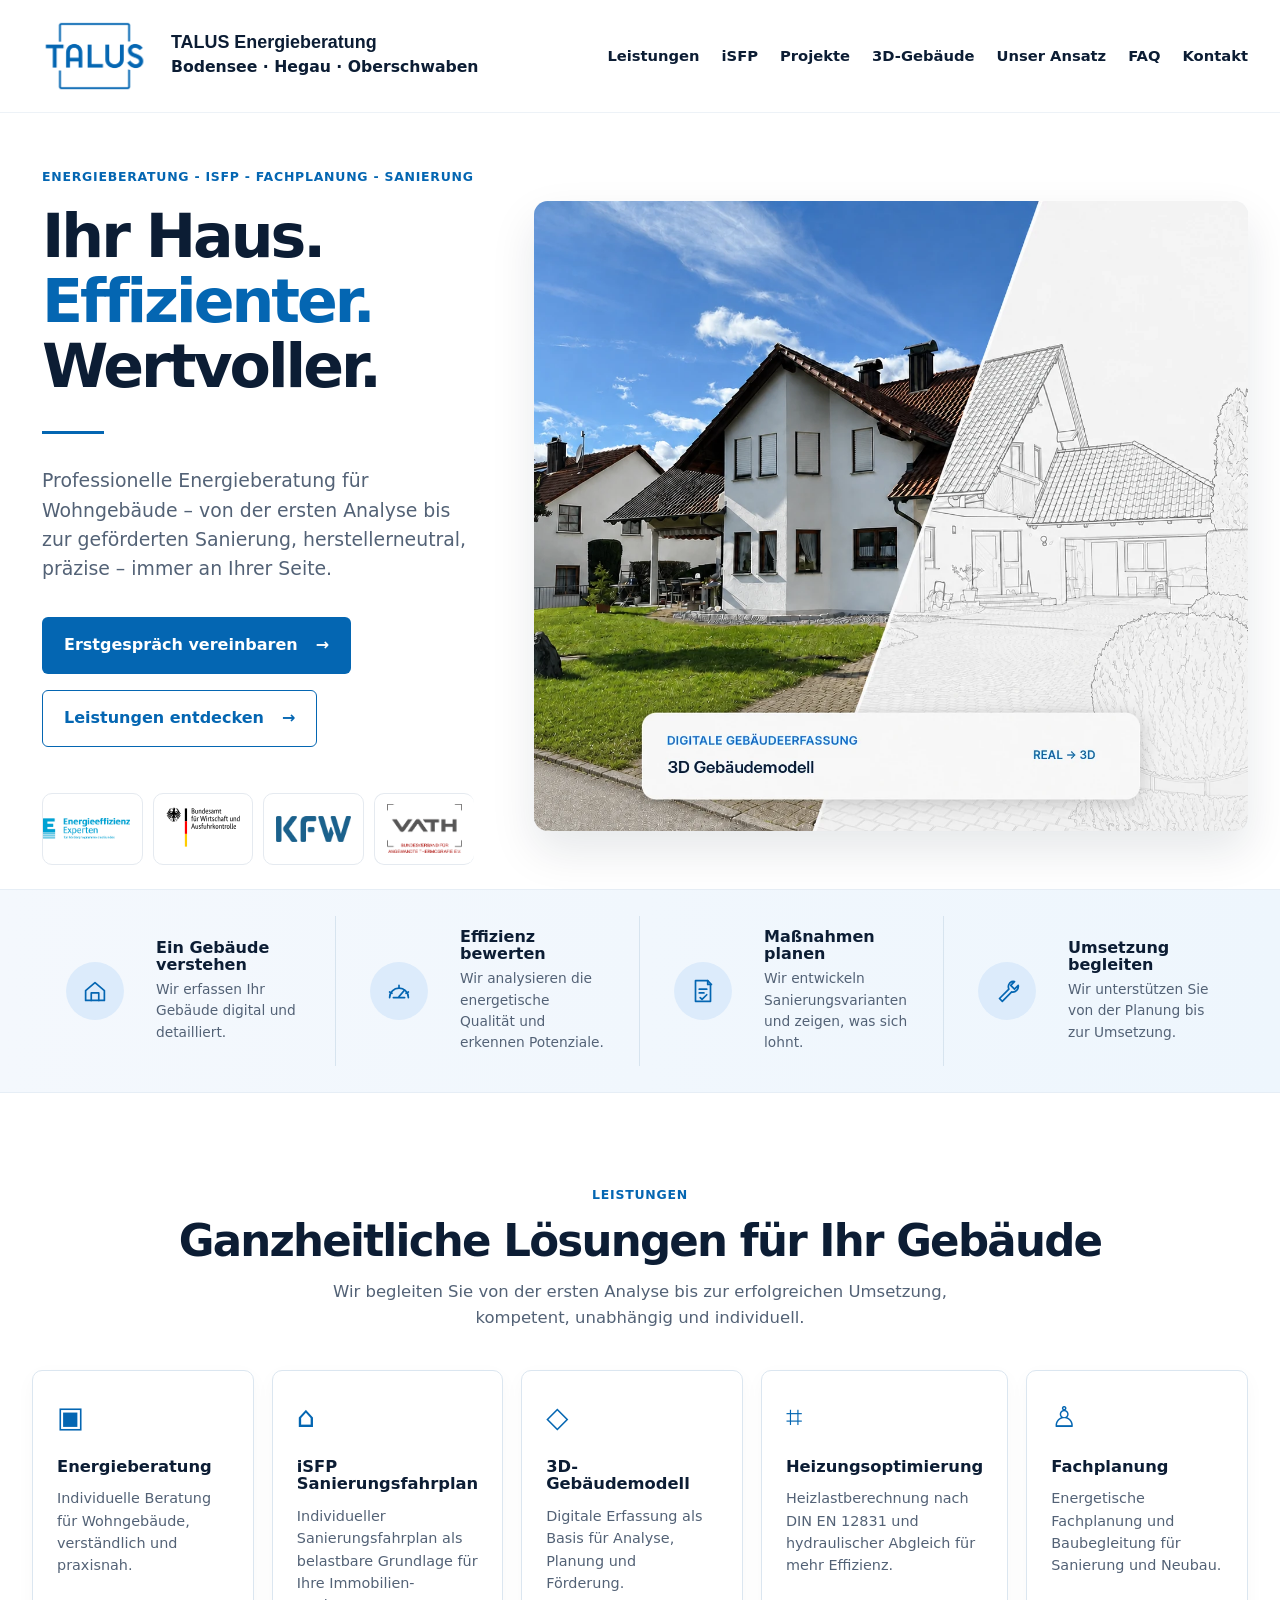
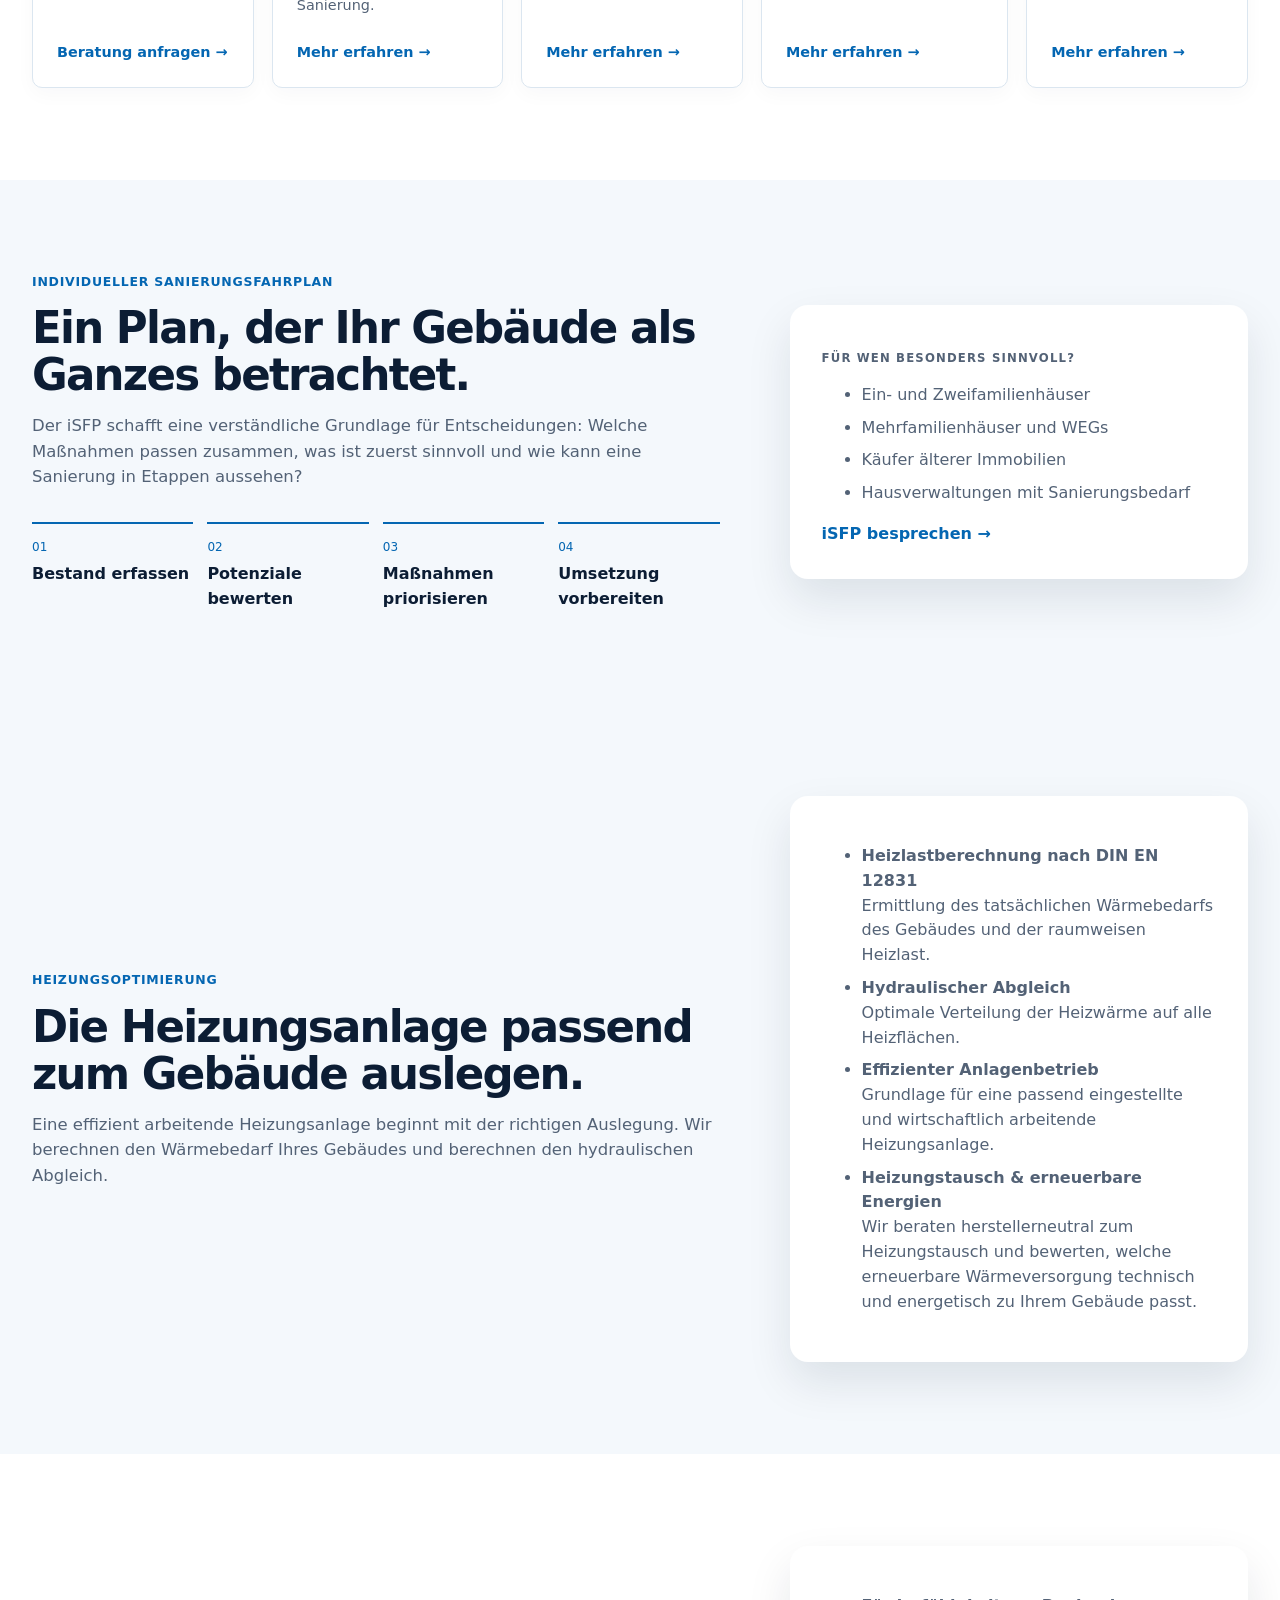
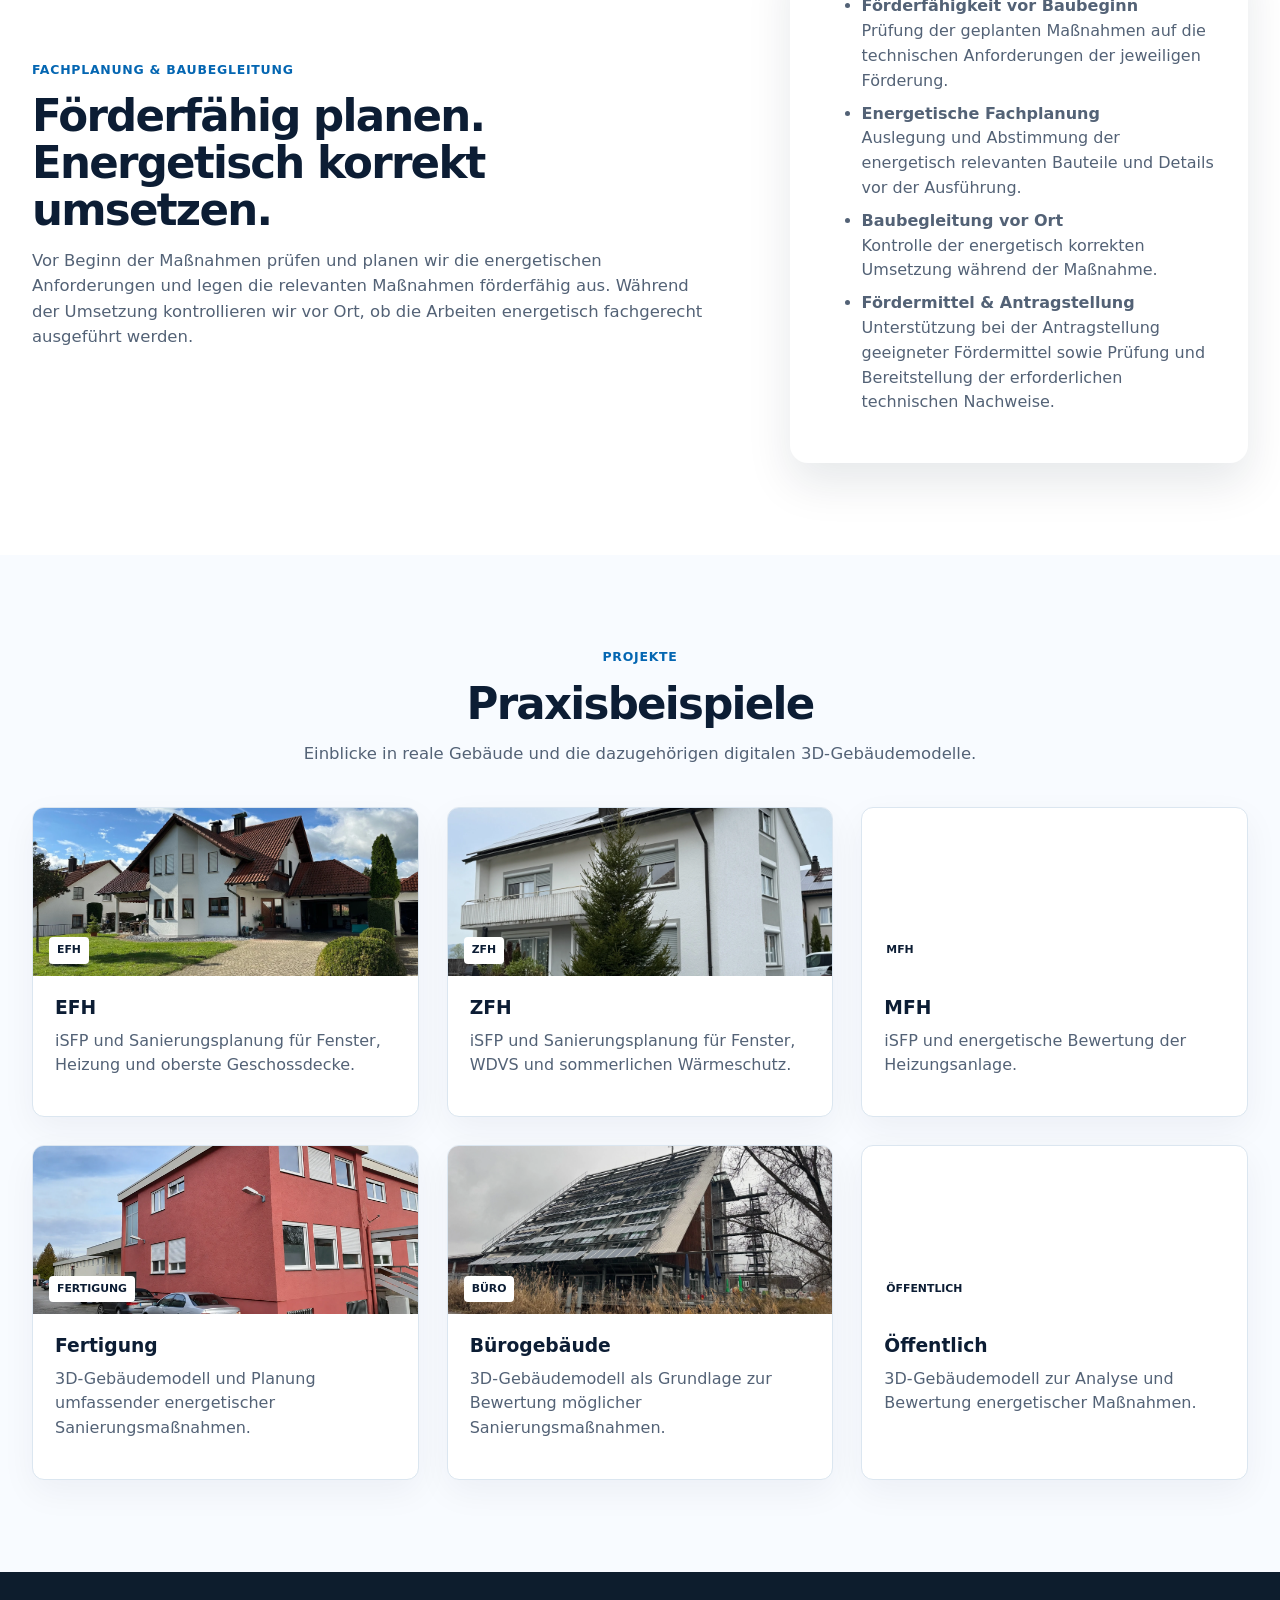
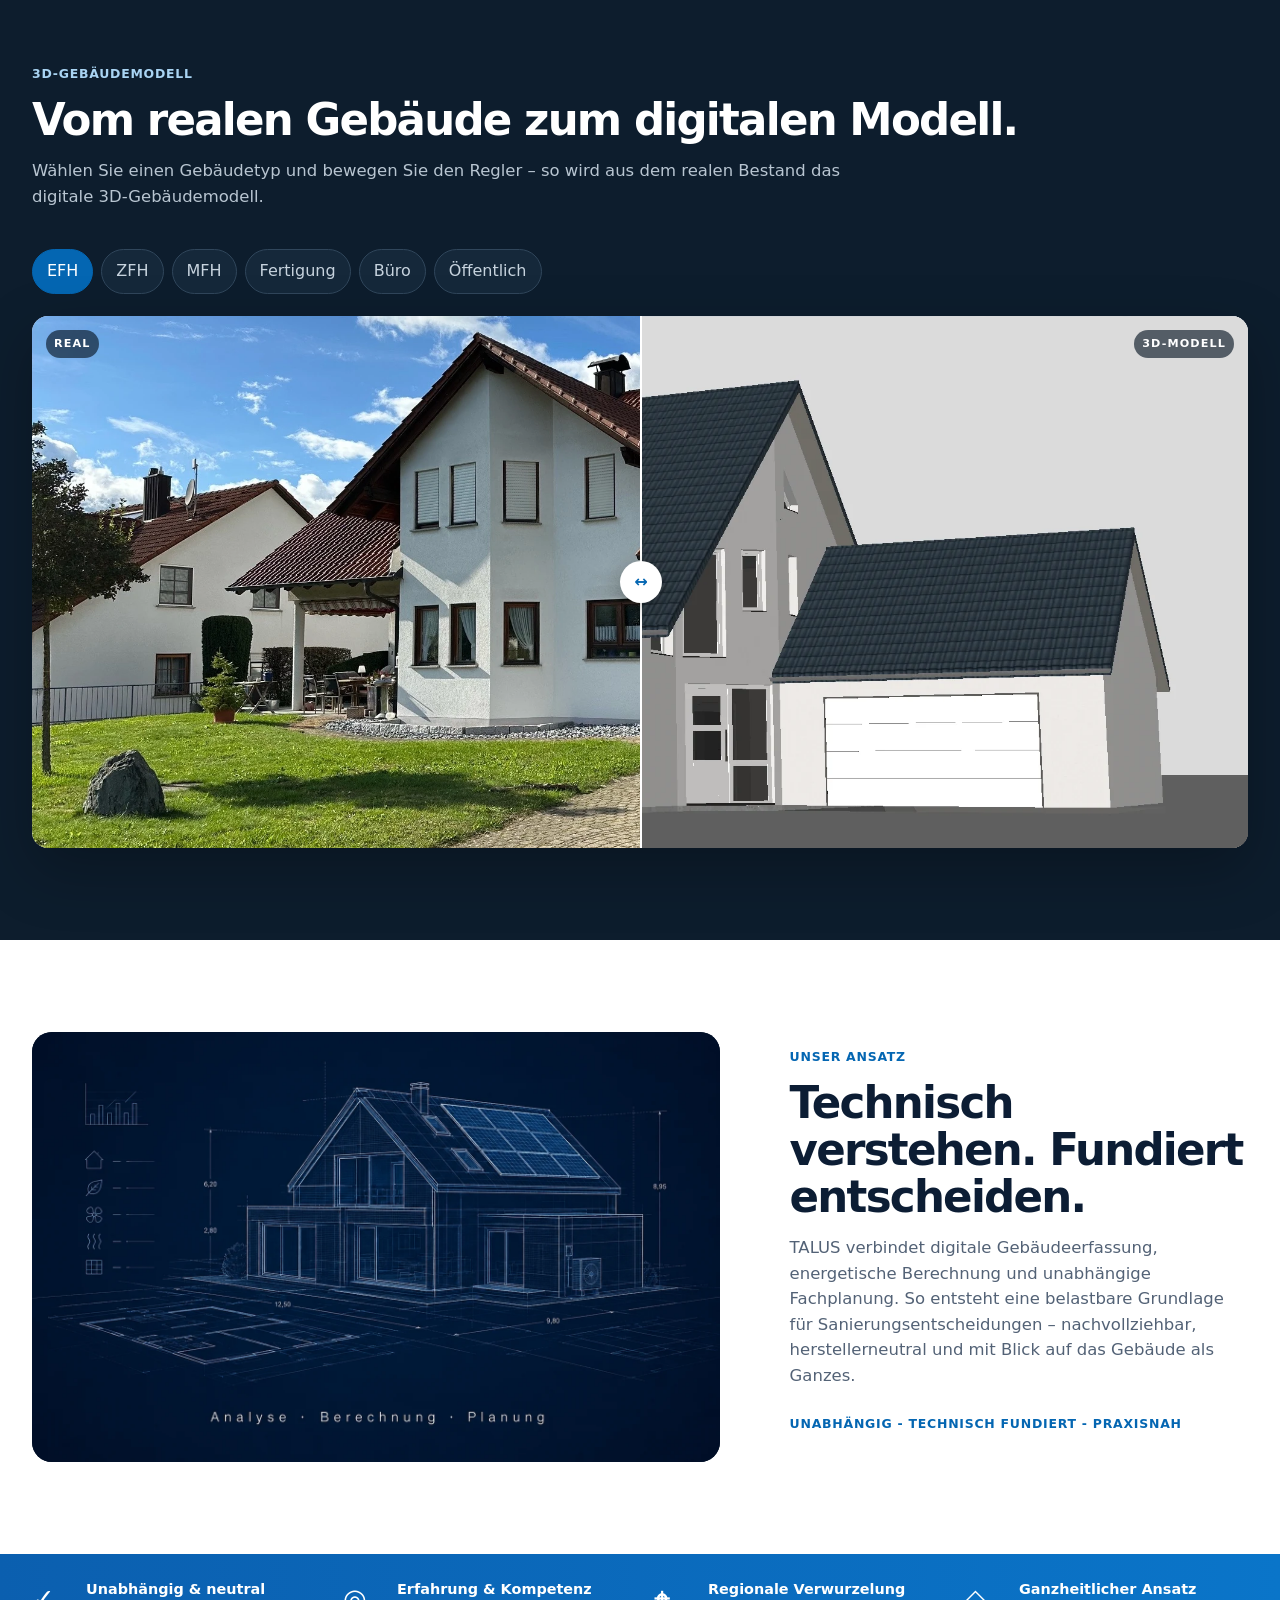
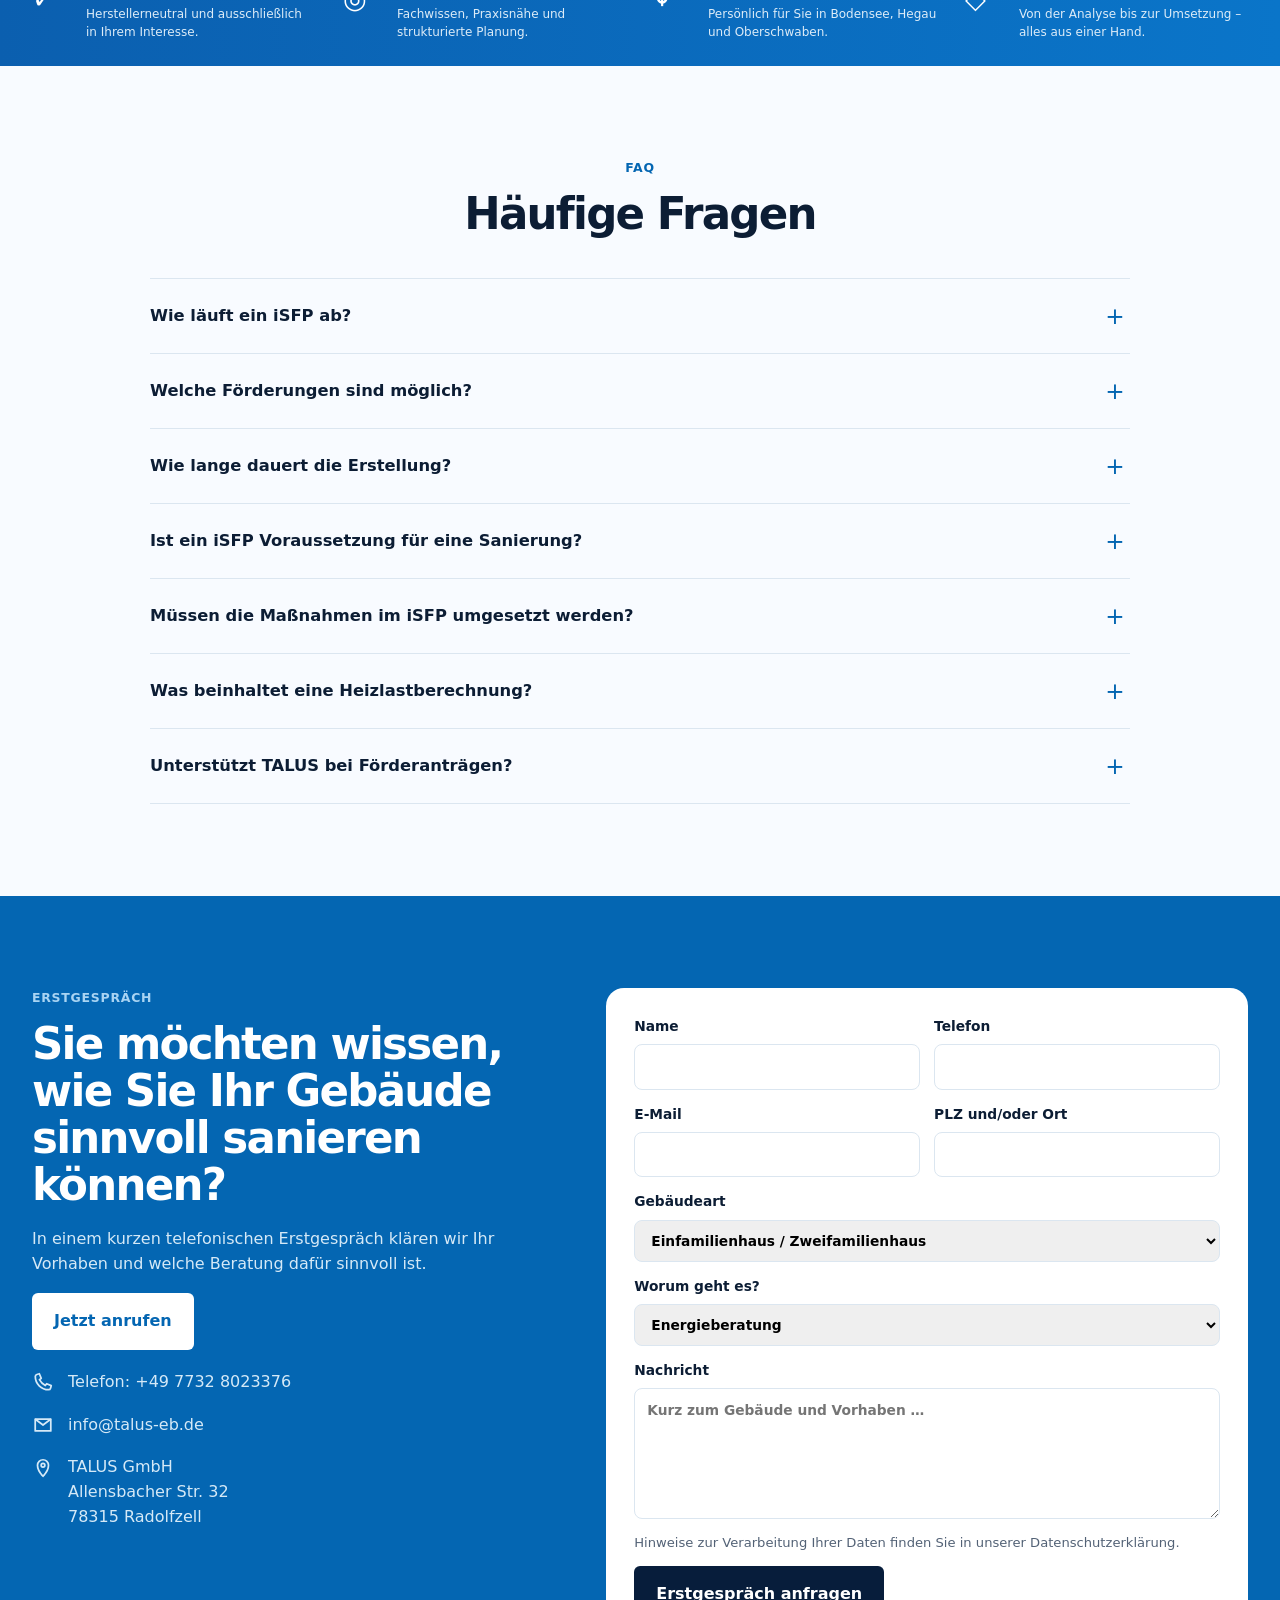
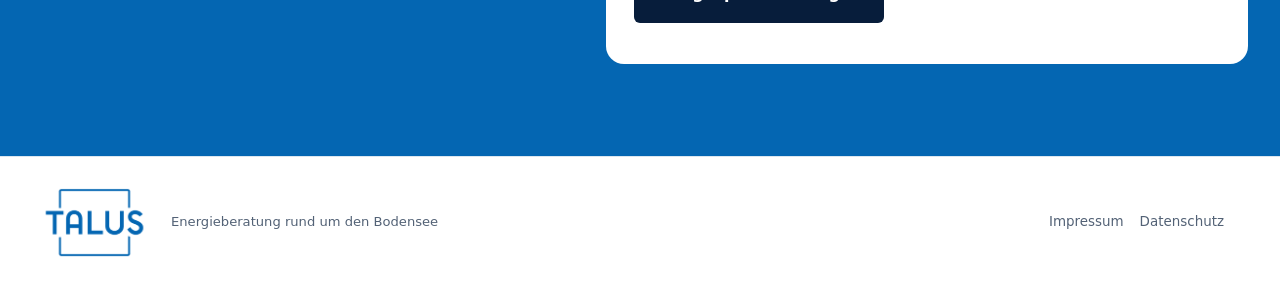
==== commit dafef8e0: "Add files via upload" ====
--- a/index.html
+++ b/index.html
@@ -14,6 +14,7 @@
   <meta property="og:image:width" content="1200" />
   <meta property="og:image:height" content="630" />
   <meta property="og:image:alt" content="TALUS Energieberatung – Bodensee, Hegau und Oberschwaben" />
+  <link rel="canonical" href="https://talus-eb.de/" />
   <link rel="icon" href="favicon.ico" sizes="any" />
   <link rel="icon" type="image/png" sizes="32x32" href="favicon-32x32.png" />
   <link rel="apple-touch-icon" href="apple-touch-icon.png" />
@@ -21,9 +22,13 @@
   {
     "@context": "https://schema.org",
     "@type": "ProfessionalService",
+    "@id": "https://talus-eb.de/#unternehmen",
     "name": "TALUS GmbH",
     "alternateName": "TALUS Energieberatung",
     "url": "https://talus-eb.de/",
+    "logo": "https://talus-eb.de/assets/logo.png",
+    "image": "https://talus-eb.de/assets/talus-energieberatung-social.jpg",
+    "description": "Energieberatung, iSFP, 3D-Gebäudemodell, Fachplanung und Baubegleitung rund um Bodensee, Hegau und Oberschwaben.",
     "email": "info@talus-eb.de",
     "telephone": "+49 7732 8023376",
     "address": {
